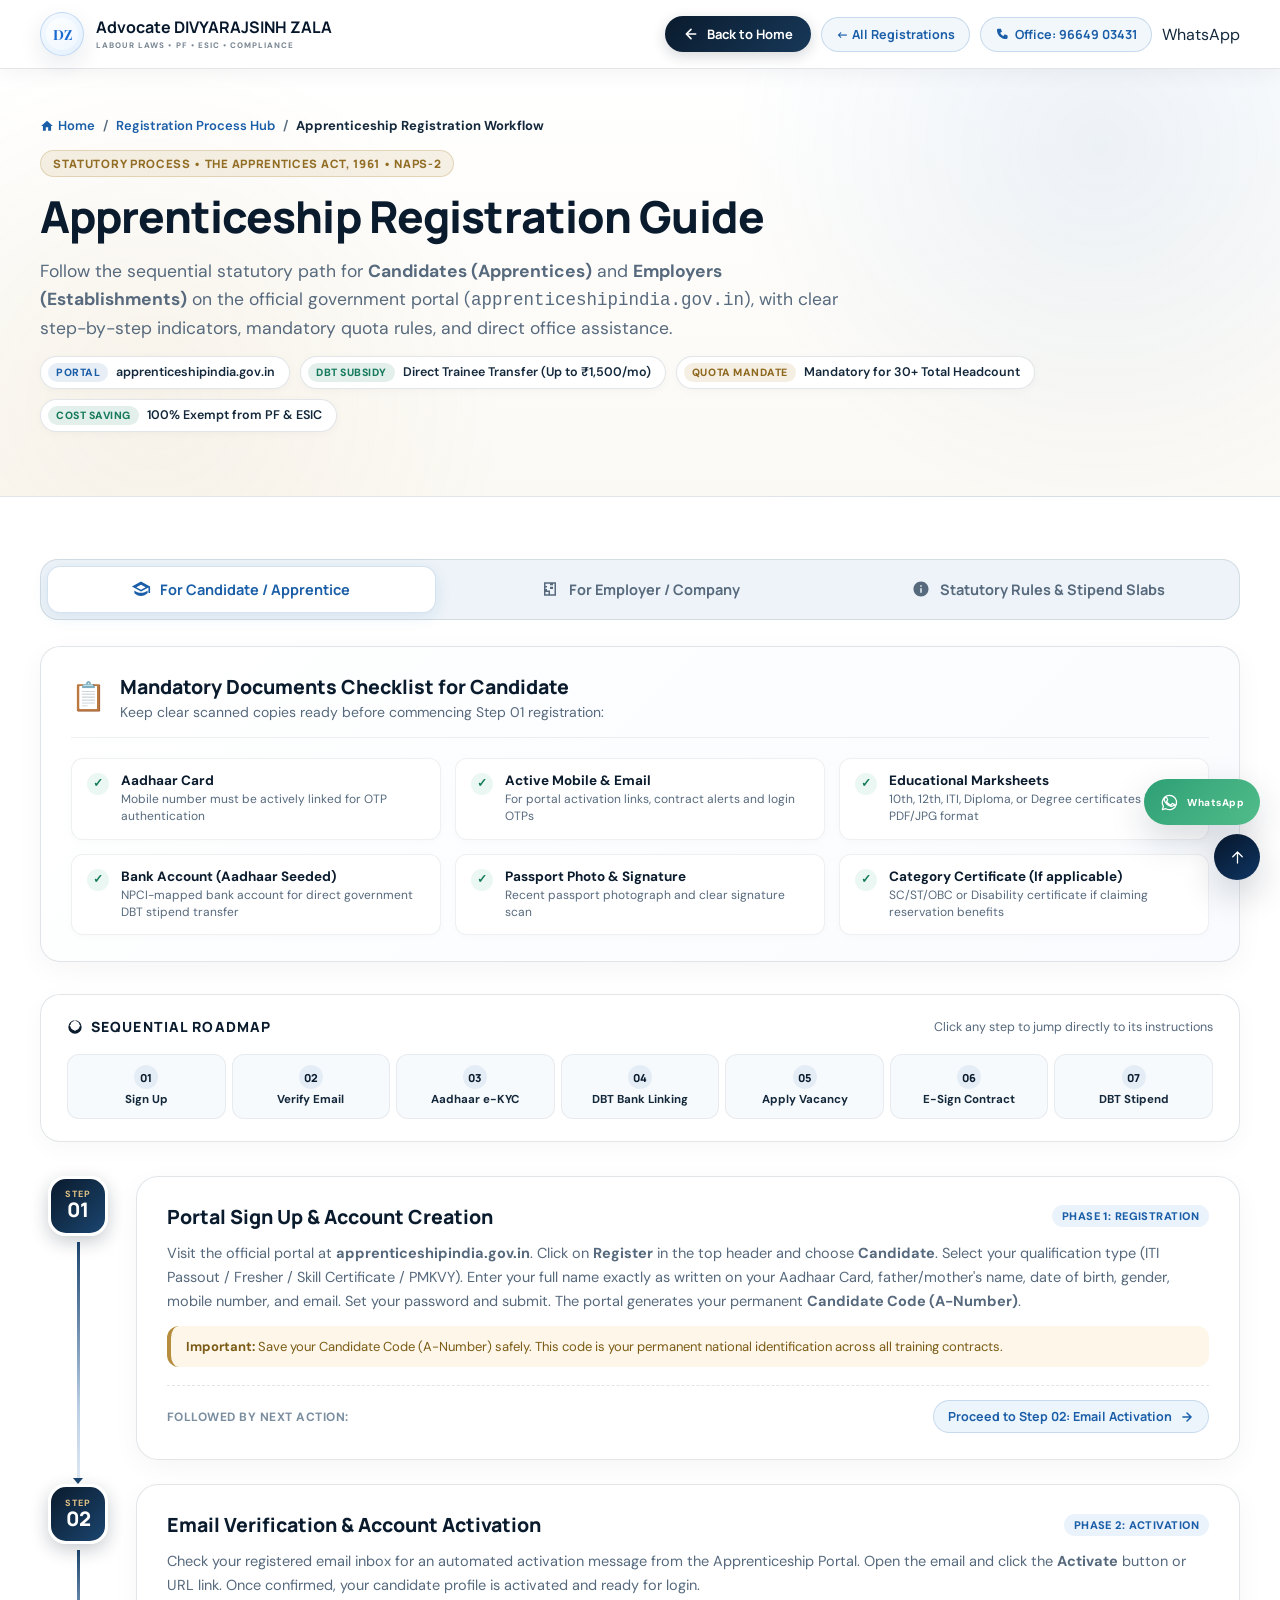
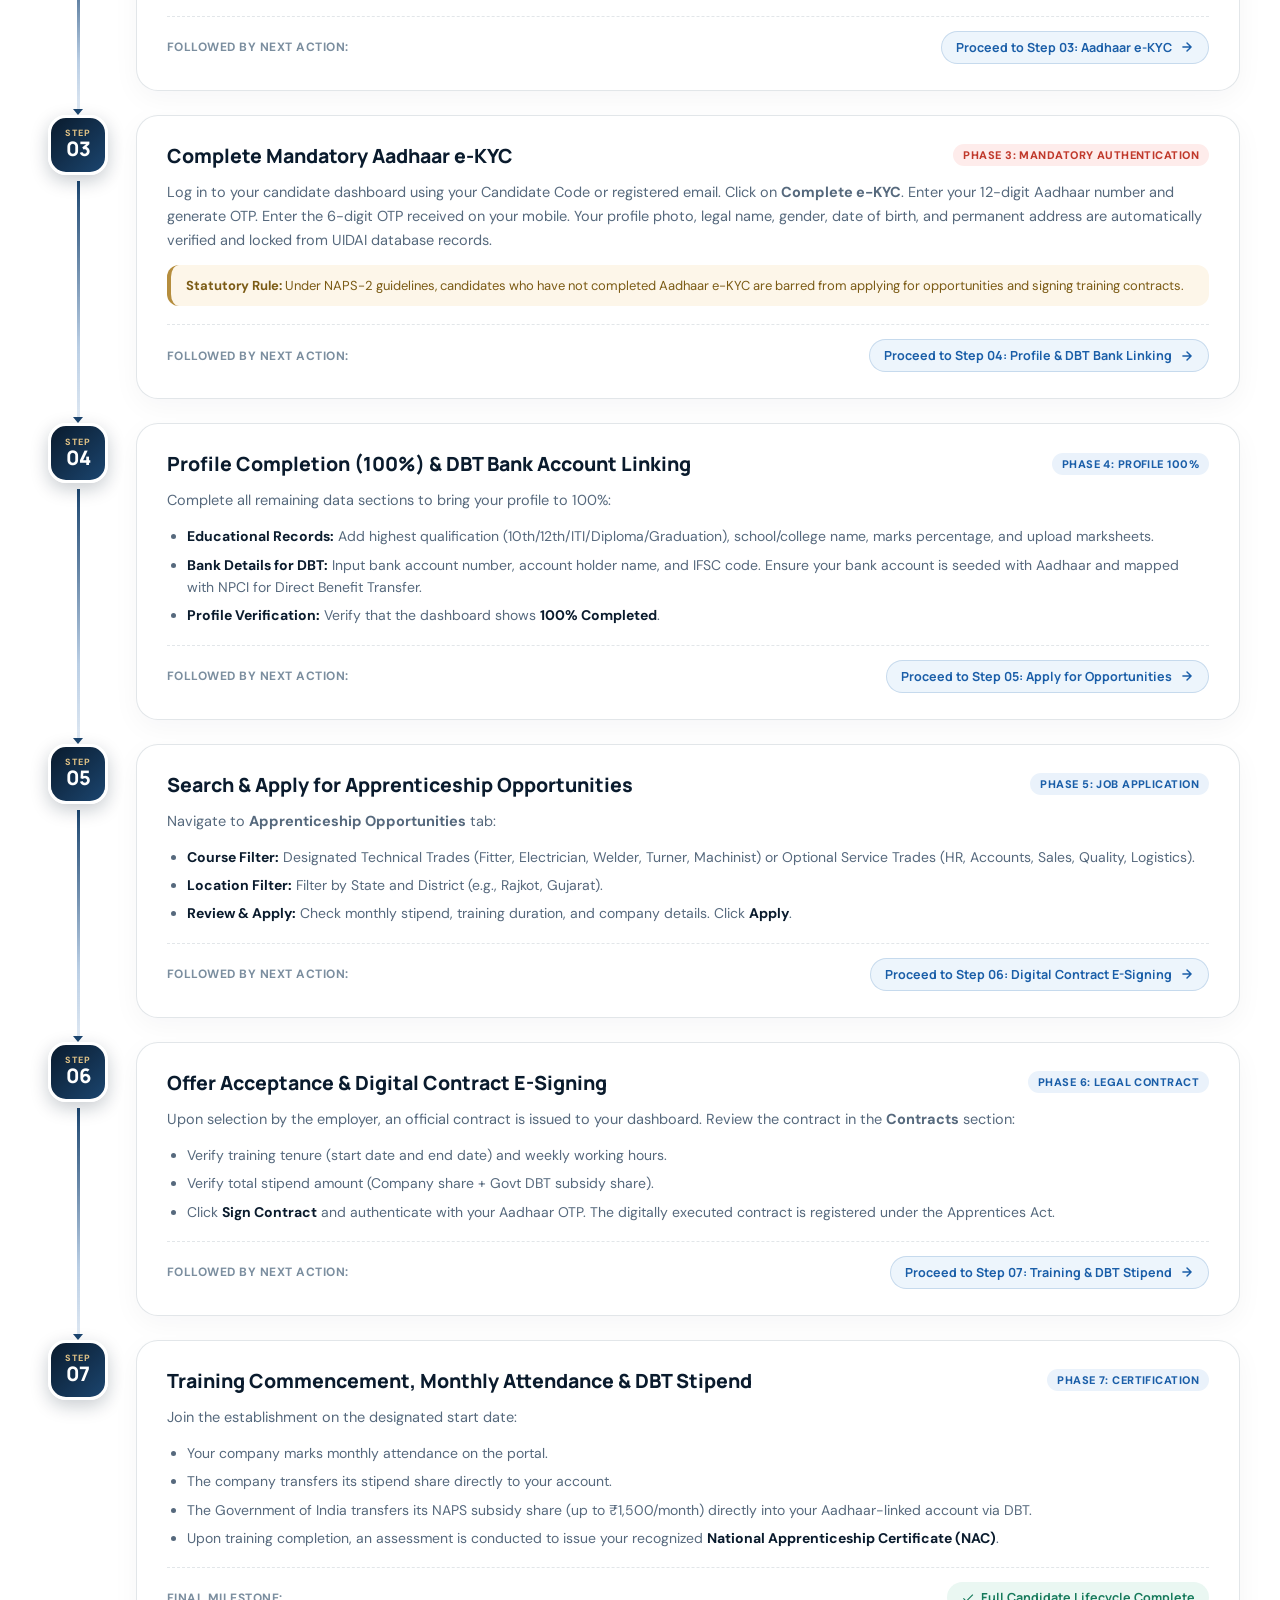
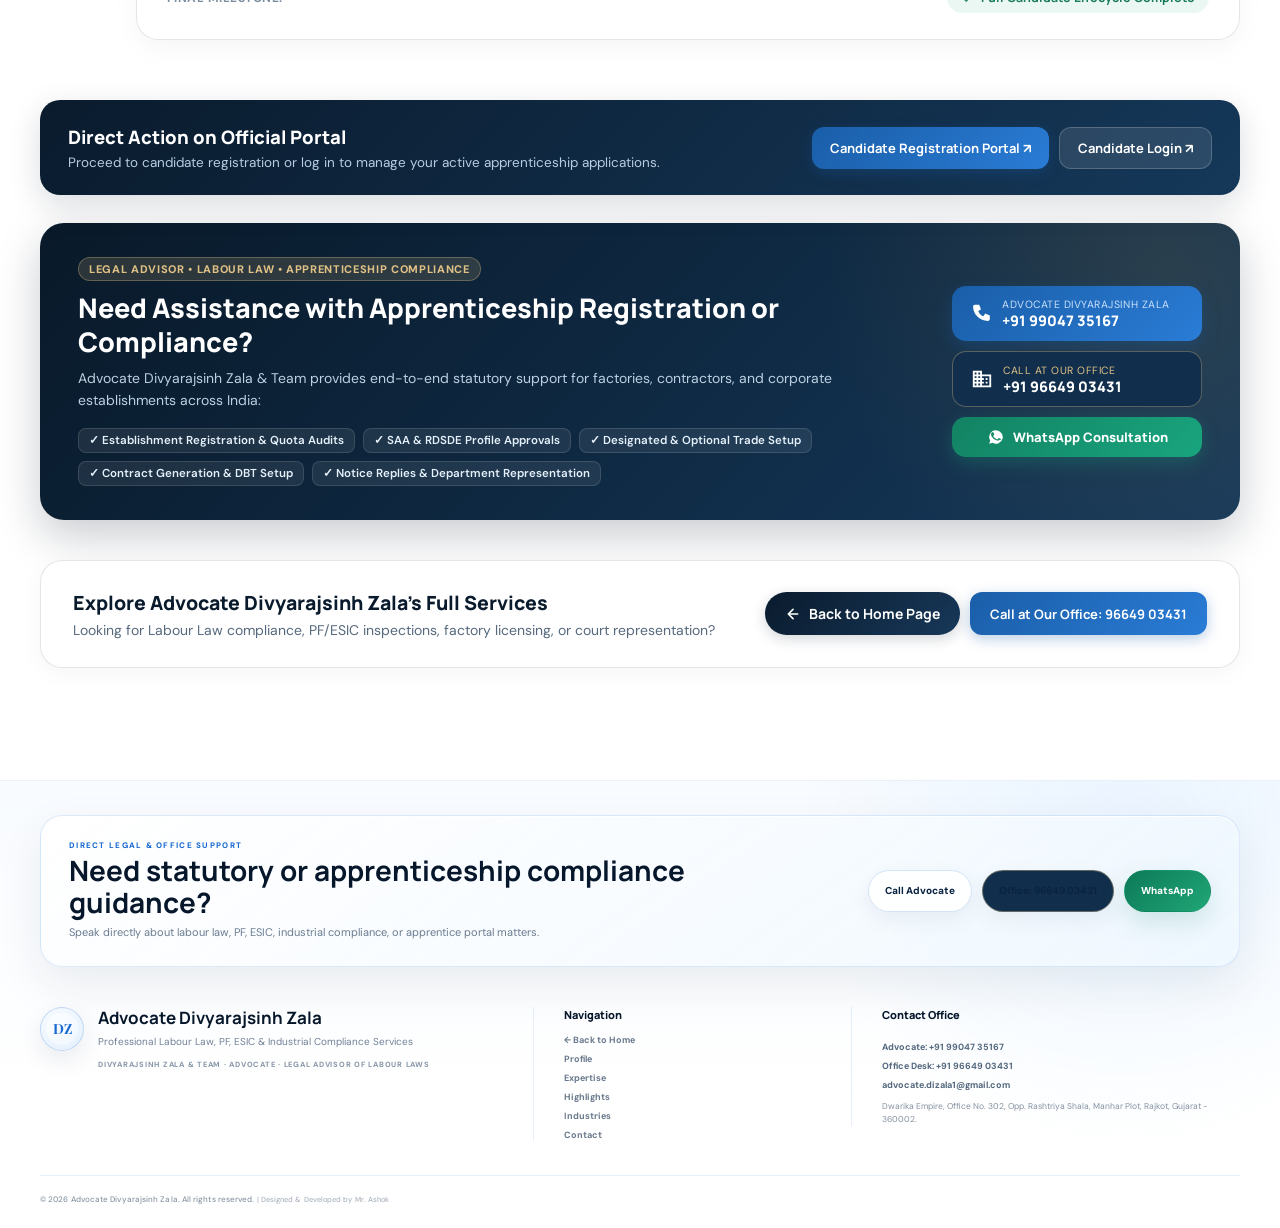
==== apprentice-registration.html @ 04e05197 "new files" ====
<!DOCTYPE html>
<html lang="en">
<head>
  <meta charset="UTF-8">
  <meta name="viewport" content="width=device-width, initial-scale=1.0">
  <meta name="description" content="Step-by-step Apprenticeship Registration Guide for Candidates and Employers under the Apprentices Act, 1961 and NAPS-2. Advocate Divyarajsinh Zala.">
  <meta name="theme-color" content="#fcfaf6">
  <meta name="color-scheme" content="light">

  <meta property="og:type" content="website">
  <meta property="og:title" content="Apprenticeship Registration Guide | Advocate DIVYARAJSINH ZALA">
  <meta property="og:description" content="Sequential statutory workflow for Candidates (Apprentices) and Employers (Establishments) under the Apprentices Act, 1961 and NAPS-2 Portal.">

  <title>Apprenticeship Registration Guide | Advocate DIVYARAJSINH ZALA</title>

  <link rel="icon" href="assets/favicon.svg" type="image/svg+xml">
  <link rel="preconnect" href="https://fonts.googleapis.com">
  <link rel="preconnect" href="https://fonts.gstatic.com" crossorigin>
  <link href="https://fonts.googleapis.com/css2?family=DM+Sans:wght@400;500;600;700&amp;family=Manrope:wght@500;600;700;800&amp;family=Playfair+Display:wght@600;700&amp;display=swap" rel="stylesheet">
  <link rel="stylesheet" href="style.css">

  <style>
    /* =========================================================
       PREMIUM DEDICATED APPRENTICESHIP GUIDE THEME
       Decent, Executive Corporate Palette (Navy, Slate, Champagne Gold, Muted Emerald)
       ========================================================= */

    :root {
      --guide-navy: #0a1b2d;
      --guide-slate: #15324d;
      --guide-blue: #1a5ea8;
      --guide-blue-light: #eaf2fb;
      --guide-gold: #b58d3d;
      --guide-gold-soft: #fdf6e9;
      --guide-emerald: #167a5b;
      --guide-emerald-soft: #eaf7f2;
      --guide-bg: #fcfaf6;
      --guide-card-bg: #ffffff;
      --guide-border: rgba(21, 50, 77, 0.12);
      --guide-border-subtle: rgba(21, 50, 77, 0.07);
      --guide-text-main: #14283c;
      --guide-text-muted: #56697d;
    }

    body {
      background-color: var(--guide-bg);
      color: var(--guide-text-main);
    }

    /* Sticky Top Header */
    .apprentice-page-header {
      position: sticky;
      top: 0;
      z-index: 100;
      background: rgba(255, 255, 255, 0.94);
      backdrop-filter: blur(20px);
      -webkit-backdrop-filter: blur(20px);
      border-bottom: 1px solid var(--guide-border);
      box-shadow: 0 4px 20px rgba(10, 27, 45, 0.05);
      padding: 12px 0;
    }

    .apprentice-header-inner {
      display: flex;
      align-items: center;
      justify-content: space-between;
      gap: 16px;
    }

    .header-nav-actions {
      display: flex;
      align-items: center;
      gap: 10px;
      flex-wrap: wrap;
    }

    .btn-back-home {
      display: inline-flex;
      align-items: center;
      gap: 8px;
      padding: 9px 18px;
      border-radius: 999px;
      background: linear-gradient(135deg, #0a1b2d, #173859);
      color: #ffffff;
      font-family: var(--display);
      font-size: 13px;
      font-weight: 700;
      text-decoration: none;
      box-shadow: 0 4px 14px rgba(10, 27, 45, 0.18);
      transition: all .22s cubic-bezier(.2,.8,.2,1);
    }

    .btn-back-home:hover {
      background: linear-gradient(135deg, #1a5ea8, #2a7cd6);
      transform: translateX(-3px);
      box-shadow: 0 6px 18px rgba(26, 94, 168, 0.28);
      color: #ffffff;
    }

    .btn-back-home svg {
      transition: transform .22s ease;
    }

    .btn-back-home:hover svg {
      transform: translateX(-3px);
    }

    .header-office-call {
      display: inline-flex;
      align-items: center;
      gap: 6px;
      padding: 8px 14px;
      border-radius: 999px;
      background: #f2f7fc;
      border: 1px solid rgba(26, 94, 168, 0.2);
      color: var(--guide-blue);
      font-family: var(--display);
      font-size: 12.5px;
      font-weight: 700;
      text-decoration: none;
      transition: all .2s ease;
    }

    .header-office-call:hover {
      background: #e4effb;
      transform: translateY(-1px);
    }

    /* Page Hero */
    .apprentice-hero {
      position: relative;
      padding: 48px 0 32px;
      background:
        radial-gradient(circle at 86% 18%, rgba(26, 94, 168, 0.08), transparent 32%),
        radial-gradient(circle at 12% 78%, rgba(181, 141, 61, 0.07), transparent 30%),
        linear-gradient(180deg, #ffffff 0%, #fbf9f4 100%);
      border-bottom: 1px solid var(--guide-border);
    }

    .breadcrumb-trail {
      display: flex;
      align-items: center;
      gap: 8px;
      margin-bottom: 16px;
      font-size: 13px;
      font-weight: 600;
      color: var(--guide-text-muted);
    }

    .breadcrumb-trail a {
      color: var(--guide-blue);
      display: inline-flex;
      align-items: center;
      gap: 4px;
      transition: color .2s ease;
    }

    .breadcrumb-trail a:hover {
      color: var(--guide-navy);
      text-decoration: underline;
    }

    .breadcrumb-trail .current {
      color: var(--guide-text-main);
      font-weight: 700;
    }

    .hero-badge-tag {
      display: inline-flex;
      align-items: center;
      gap: 7px;
      padding: 5px 12px;
      border-radius: 999px;
      background: rgba(181, 141, 61, 0.12);
      border: 1px solid rgba(181, 141, 61, 0.28);
      color: #926d25;
      font-family: var(--display);
      font-size: 11.5px;
      font-weight: 800;
      text-transform: uppercase;
      letter-spacing: .06em;
      margin-bottom: 14px;
    }

    .apprentice-hero h1 {
      margin: 0 0 14px;
      font-family: var(--display);
      font-size: clamp(28px, 3.8vw, 44px);
      font-weight: 800;
      color: var(--guide-navy);
      line-height: 1.18;
      letter-spacing: -.02em;
    }

    .apprentice-hero p.lead {
      max-width: 820px;
      margin: 0 0 24px;
      color: var(--guide-text-muted);
      font-size: clamp(15.5px, 1.7vw, 17.5px);
      line-height: 1.6;
    }

    /* Notice Strip */
    .apprentice-notice-strip {
      display: flex;
      flex-wrap: wrap;
      gap: 10px;
    }

    .notice-pill {
      display: inline-flex;
      align-items: center;
      gap: 8px;
      padding: 6px 14px 6px 7px;
      border-radius: 999px;
      background: #ffffff;
      border: 1px solid var(--guide-border);
      box-shadow: 0 2px 8px rgba(10, 27, 45, 0.03);
      font-size: 12.5px;
      font-weight: 600;
      color: var(--guide-text-main);
    }

    .notice-tag {
      display: inline-block;
      padding: 3px 8px;
      border-radius: 999px;
      background: rgba(26, 94, 168, 0.10);
      color: var(--guide-blue);
      font-size: 10.5px;
      font-weight: 800;
      text-transform: uppercase;
      letter-spacing: .05em;
    }

    .notice-tag.tag-emerald { background: rgba(22, 122, 91, 0.12); color: var(--guide-emerald); }
    .notice-tag.tag-gold { background: rgba(181, 141, 61, 0.14); color: #8e681f; }

    /* Interactive Tab Bar */
    .apprentice-tabs-wrapper {
      margin: 32px 0 26px;
    }

    .apprentice-tabs {
      display: flex;
      gap: 10px;
      flex-wrap: wrap;
      padding: 6px;
      border-radius: 18px;
      background: #edf3f8;
      border: 1px solid var(--guide-border);
    }

    .apprentice-tab-btn {
      flex: 1;
      min-width: 220px;
      display: inline-flex;
      align-items: center;
      justify-content: center;
      gap: 10px;
      padding: 13px 20px;
      border-radius: 13px;
      border: 1px solid transparent;
      background: transparent;
      color: var(--guide-text-muted);
      font-family: var(--display);
      font-size: 14.5px;
      font-weight: 700;
      cursor: pointer;
      transition: all .22s ease;
    }

    .apprentice-tab-btn:hover {
      color: var(--guide-navy);
      background: rgba(255, 255, 255, 0.6);
    }

    .apprentice-tab-btn.active {
      background: #ffffff;
      color: var(--guide-blue);
      border-color: rgba(26, 94, 168, 0.18);
      box-shadow: 0 4px 16px rgba(26, 94, 168, 0.10);
    }

    .apprentice-tab-panel {
      display: none;
      animation: tabFadeIn .3s ease forwards;
    }

    .apprentice-tab-panel.active {
      display: block;
    }

    @keyframes tabFadeIn {
      from { opacity: 0; transform: translateY(6px); }
      to { opacity: 1; transform: translateY(0); }
    }

    /* Documents Checklist Card */
    .apprentice-doc-box {
      background: linear-gradient(135deg, #ffffff 0%, #f9fbfe 100%);
      border-radius: 20px;
      border: 1px solid var(--guide-border);
      box-shadow: 0 8px 28px rgba(10, 27, 45, 0.04);
      padding: 26px 30px;
      margin-bottom: 32px;
    }

    .doc-box-header {
      display: flex;
      align-items: center;
      gap: 14px;
      margin-bottom: 20px;
      padding-bottom: 16px;
      border-bottom: 1px solid var(--guide-border-subtle);
    }

    .doc-box-header .doc-icon {
      font-size: 28px;
      line-height: 1;
    }

    .doc-box-header h3 {
      margin: 0 0 3px;
      font-family: var(--display);
      font-size: 19.5px;
      font-weight: 800;
      color: var(--guide-navy);
    }

    .doc-box-header p {
      margin: 0;
      color: var(--guide-text-muted);
      font-size: 14px;
    }

    .doc-items-grid {
      display: grid;
      grid-template-columns: repeat(auto-fit, minmax(280px, 1fr));
      gap: 14px;
    }

    .doc-item {
      display: flex;
      align-items: flex-start;
      gap: 12px;
      padding: 13px 15px;
      background: #ffffff;
      border-radius: 12px;
      border: 1px solid var(--guide-border-subtle);
      box-shadow: 0 2px 8px rgba(10, 27, 45, 0.02);
    }

    .doc-item .check-icon {
      width: 22px;
      height: 22px;
      flex-shrink: 0;
      display: grid;
      place-items: center;
      border-radius: 50%;
      background: var(--guide-emerald-soft);
      color: var(--guide-emerald);
      font-weight: 800;
      font-size: 12px;
      margin-top: 1px;
    }

    .doc-item strong {
      display: block;
      font-size: 13.5px;
      font-weight: 700;
      color: var(--guide-navy);
      margin-bottom: 2px;
    }

    .doc-item span {
      display: block;
      font-size: 12px;
      color: var(--guide-text-muted);
      line-height: 1.45;
    }

    /* =========================================================
       SEQUENTIAL STEP ROADMAP (HORIZONTAL QUICK NAVIGATOR)
       "Esa banao ki pata chale iske bad ye step"
       ========================================================= */
    .process-roadmap-card {
      background: #ffffff;
      border-radius: 20px;
      border: 1px solid var(--guide-border);
      padding: 22px 26px;
      margin-bottom: 34px;
      box-shadow: 0 6px 24px rgba(10, 27, 45, 0.03);
    }

    .roadmap-header {
      display: flex;
      align-items: center;
      justify-content: space-between;
      gap: 12px;
      margin-bottom: 18px;
    }

    .roadmap-title {
      font-family: var(--display);
      font-size: 14px;
      font-weight: 800;
      color: var(--guide-navy);
      text-transform: uppercase;
      letter-spacing: .08em;
      display: flex;
      align-items: center;
      gap: 8px;
    }

    .roadmap-subtitle {
      font-size: 12.5px;
      color: var(--guide-text-muted);
    }

    .roadmap-track {
      display: grid;
      grid-template-columns: repeat(7, 1fr);
      gap: 6px;
      position: relative;
    }

    .roadmap-step-pill {
      display: flex;
      flex-direction: column;
      align-items: center;
      text-align: center;
      padding: 10px 6px;
      border-radius: 12px;
      background: #f7fafc;
      border: 1px solid var(--guide-border-subtle);
      text-decoration: none;
      transition: all .2s ease;
      position: relative;
    }

    .roadmap-step-pill:hover {
      background: var(--guide-blue-light);
      border-color: rgba(26, 94, 168, 0.3);
      transform: translateY(-2px);
    }

    .roadmap-step-num {
      display: inline-flex;
      align-items: center;
      justify-content: center;
      width: 24px;
      height: 24px;
      border-radius: 50%;
      background: #e4edf6;
      color: var(--guide-navy);
      font-family: var(--display);
      font-size: 11px;
      font-weight: 800;
      margin-bottom: 4px;
    }

    .roadmap-step-pill:hover .roadmap-step-num {
      background: var(--guide-blue);
      color: #ffffff;
    }

    .roadmap-step-text {
      font-size: 11.5px;
      font-weight: 700;
      color: var(--guide-text-main);
      line-height: 1.25;
    }

    /* =========================================================
       CONNECTED TIMELINE STEP WORKFLOW
       Visual connector spine + Flow Arrows
       ========================================================= */
    .timeline-steps-flow {
      display: flex;
      flex-direction: column;
      gap: 0;
      margin-bottom: 36px;
      position: relative;
    }

    .timeline-step-block {
      display: grid;
      grid-template-columns: 76px 1fr;
      gap: 20px;
      position: relative;
    }

    /* Left Timeline Spine */
    .timeline-spine {
      display: flex;
      flex-direction: column;
      align-items: center;
      position: relative;
    }

    .timeline-marker-circle {
      width: 60px;
      height: 60px;
      border-radius: 18px;
      background: linear-gradient(135deg, #0a1b2d, #1b456f);
      border: 3px solid #ffffff;
      box-shadow: 0 6px 18px rgba(10, 27, 45, 0.22);
      display: flex;
      flex-direction: column;
      align-items: center;
      justify-content: center;
      color: #ffffff;
      position: relative;
      z-index: 2;
    }

    .marker-label {
      font-size: 9px;
      font-weight: 800;
      letter-spacing: .1em;
      text-transform: uppercase;
      color: #dfc185;
      line-height: 1;
    }

    .marker-number {
      font-family: var(--display);
      font-size: 20px;
      font-weight: 800;
      line-height: 1.1;
      color: #ffffff;
    }

    /* Continuous Line Downward */
    .timeline-connector-line {
      width: 3px;
      flex: 1;
      min-height: 40px;
      background: linear-gradient(180deg, #1b456f 0%, rgba(26, 94, 168, 0.3) 70%, rgba(26, 94, 168, 0.15) 100%);
      position: relative;
      margin: 6px 0;
    }

    .timeline-connector-line::after {
      content: "";
      position: absolute;
      bottom: -6px;
      left: 50%;
      transform: translateX(-50%);
      width: 0;
      height: 0;
      border-left: 5px solid transparent;
      border-right: 5px solid transparent;
      border-top: 6px solid #1b456f;
    }

    .timeline-step-block:last-child .timeline-connector-line {
      display: none;
    }

    /* Step Card */
    .timeline-step-card {
      background: var(--guide-card-bg);
      border-radius: 22px;
      border: 1px solid var(--guide-border);
      box-shadow: 0 8px 28px rgba(10, 27, 45, 0.04);
      padding: 26px 30px;
      margin-bottom: 24px;
      transition: all .22s ease;
      position: relative;
    }

    .timeline-step-card:hover {
      border-color: rgba(26, 94, 168, 0.28);
      box-shadow: 0 12px 36px rgba(26, 94, 168, 0.08);
      transform: translateY(-2px);
    }

    .step-card-top {
      display: flex;
      align-items: center;
      justify-content: space-between;
      gap: 12px;
      flex-wrap: wrap;
      margin-bottom: 12px;
    }

    .step-card-top h4 {
      margin: 0;
      font-family: var(--display);
      font-size: 19.5px;
      font-weight: 800;
      color: var(--guide-navy);
    }

    .step-phase-badge {
      display: inline-block;
      padding: 4px 10px;
      border-radius: 999px;
      background: #eaf2fb;
      color: var(--guide-blue);
      font-size: 11px;
      font-weight: 800;
      text-transform: uppercase;
      letter-spacing: .04em;
    }

    .step-phase-badge.phase-mandatory {
      background: #feeceb;
      color: #c0392b;
    }

    .timeline-step-card p {
      margin: 0 0 12px;
      font-size: 14.5px;
      line-height: 1.65;
      color: var(--guide-text-muted);
    }

    .step-bullets {
      margin: 0 0 12px;
      padding-left: 20px;
      color: var(--guide-text-muted);
      font-size: 14px;
      line-height: 1.6;
    }

    .step-bullets li {
      margin-bottom: 6px;
    }

    .step-bullets strong {
      color: var(--guide-navy);
    }

    .step-note-box {
      margin-top: 12px;
      padding: 11px 15px;
      border-radius: 12px;
      background: var(--guide-gold-soft);
      border-left: 4px solid var(--guide-gold);
      font-size: 13px;
      color: #7b5b15;
      line-height: 1.5;
    }

    /* "Iske Baad Ye Step" Next Step Arrow Bar */
    .step-flow-arrow-bar {
      margin-top: 18px;
      padding-top: 14px;
      border-top: 1px dashed var(--guide-border);
      display: flex;
      align-items: center;
      justify-content: space-between;
      gap: 12px;
      flex-wrap: wrap;
    }

    .flow-arrow-label {
      display: inline-flex;
      align-items: center;
      gap: 6px;
      font-size: 12px;
      font-weight: 700;
      color: #7b8e9f;
      text-transform: uppercase;
      letter-spacing: .04em;
    }

    .flow-next-link {
      display: inline-flex;
      align-items: center;
      gap: 8px;
      padding: 7px 14px;
      border-radius: 999px;
      background: #edf5fc;
      border: 1px solid rgba(26, 94, 168, 0.18);
      color: var(--guide-blue);
      font-family: var(--display);
      font-size: 12.5px;
      font-weight: 700;
      text-decoration: none;
      transition: all .2s ease;
    }

    .flow-next-link:hover {
      background: var(--guide-blue);
      color: #ffffff;
      transform: translateX(3px);
      box-shadow: 0 4px 12px rgba(26, 94, 168, 0.2);
    }

    .flow-next-link svg {
      transition: transform .2s ease;
    }

    .flow-next-link:hover svg {
      transform: translateX(3px);
    }

    .flow-done-tag {
      display: inline-flex;
      align-items: center;
      gap: 6px;
      padding: 7px 14px;
      border-radius: 999px;
      background: var(--guide-emerald-soft);
      color: var(--guide-emerald);
      font-family: var(--display);
      font-size: 12.5px;
      font-weight: 700;
    }

    /* Portal CTA Strip */
    .apprentice-action-cta {
      display: flex;
      align-items: center;
      justify-content: space-between;
      gap: 20px;
      flex-wrap: wrap;
      background: linear-gradient(135deg, #0a1b2d 0%, #153859 100%);
      border-radius: 20px;
      padding: 24px 28px;
      color: #ffffff;
      box-shadow: 0 10px 32px rgba(10, 27, 45, 0.15);
      margin-bottom: 28px;
    }

    .action-cta-text h4 {
      margin: 0 0 4px;
      font-family: var(--display);
      font-size: 18.5px;
      font-weight: 800;
      color: #ffffff;
    }

    .action-cta-text p {
      margin: 0;
      font-size: 13.5px;
      color: #b8cde2;
    }

    .action-cta-buttons {
      display: flex;
      gap: 10px;
      flex-wrap: wrap;
    }

    .btn-portal {
      display: inline-flex;
      align-items: center;
      justify-content: center;
      gap: 7px;
      padding: 11px 18px;
      border-radius: 12px;
      font-family: var(--display);
      font-size: 13px;
      font-weight: 700;
      text-decoration: none;
      transition: all .2s ease;
    }

    .btn-portal-primary {
      background: linear-gradient(135deg, #1a5ea8, #2a7cd6);
      color: #ffffff;
      box-shadow: 0 4px 14px rgba(26, 94, 168, 0.3);
    }

    .btn-portal-primary:hover {
      transform: translateY(-2px);
      box-shadow: 0 8px 20px rgba(26, 94, 168, 0.4);
    }

    .btn-portal-ghost {
      background: rgba(255, 255, 255, 0.10);
      color: #ffffff;
      border: 1px solid rgba(255, 255, 255, 0.20);
    }

    .btn-portal-ghost:hover {
      background: rgba(255, 255, 255, 0.20);
      transform: translateY(-2px);
    }

    /* Rules Tab */
    .rules-highlight-cards {
      display: grid;
      grid-template-columns: repeat(auto-fit, minmax(320px, 1fr));
      gap: 20px;
      margin-bottom: 28px;
    }

    .rule-card {
      background: #ffffff;
      border-radius: 20px;
      border: 1px solid var(--guide-border);
      box-shadow: 0 8px 28px rgba(10, 27, 45, 0.04);
      padding: 26px 28px;
    }

    .rule-card h3 {
      margin: 0 0 10px;
      font-family: var(--display);
      font-size: 19px;
      font-weight: 800;
      color: var(--guide-navy);
    }

    .rule-card p {
      margin: 0 0 14px;
      color: var(--guide-text-muted);
      font-size: 14px;
      line-height: 1.6;
    }

    .quota-breakdown, .benefit-points {
      display: grid;
      gap: 10px;
      margin: 0;
      padding: 0;
      list-style: none;
    }

    .quota-row, .benefit-points li {
      padding: 11px 13px;
      border-radius: 11px;
      background: #f7fafc;
      border: 1px solid var(--guide-border-subtle);
      font-size: 13px;
      line-height: 1.5;
      color: var(--guide-text-muted);
    }

    .quota-row strong, .benefit-points strong {
      display: block;
      color: var(--guide-navy);
      margin-bottom: 2px;
      font-size: 13.5px;
    }

    /* Stipend Table */
    .stipend-table-card {
      background: #ffffff;
      border-radius: 20px;
      border: 1px solid var(--guide-border);
      box-shadow: 0 8px 28px rgba(10, 27, 45, 0.04);
      padding: 28px;
      margin-bottom: 32px;
    }

    .stipend-card-header {
      display: flex;
      align-items: center;
      justify-content: space-between;
      gap: 14px;
      flex-wrap: wrap;
      margin-bottom: 18px;
      padding-bottom: 14px;
      border-bottom: 1px solid var(--guide-border-subtle);
    }

    .stipend-card-header h3 {
      margin: 0 0 3px;
      font-family: var(--display);
      font-size: 20px;
      font-weight: 800;
      color: var(--guide-navy);
    }

    .stipend-card-header p {
      margin: 0;
      color: var(--guide-text-muted);
      font-size: 13.5px;
    }

    .table-responsive {
      overflow-x: auto;
      -webkit-overflow-scrolling: touch;
    }

    .stipend-table {
      width: 100%;
      border-collapse: separate;
      border-spacing: 0;
      text-align: left;
    }

    .stipend-table th {
      padding: 12px 14px;
      background: #f1f6fb;
      font-family: var(--display);
      font-size: 12.5px;
      font-weight: 800;
      color: var(--guide-navy);
      border-bottom: 2px solid rgba(26, 94, 168, 0.12);
    }

    .stipend-table th:first-child { border-radius: 10px 0 0 0; }
    .stipend-table th:last-child { border-radius: 0 10px 0 0; }

    .stipend-table td {
      padding: 13px 14px;
      font-size: 13.5px;
      color: var(--guide-text-muted);
      border-bottom: 1px solid var(--guide-border-subtle);
      vertical-align: middle;
    }

    .stipend-table tr:hover td {
      background: #f8fbfe;
    }

    .rate-pill {
      display: inline-block;
      padding: 4px 10px;
      border-radius: 999px;
      background: var(--guide-emerald-soft);
      color: var(--guide-emerald);
      font-weight: 800;
      font-size: 13px;
    }

    .stipend-footnote {
      margin: 14px 0 0;
      font-size: 12px;
      color: #7b8e9f;
      font-style: italic;
    }

    /* =========================================================
       LEGAL ASSISTANCE CALLOUT BANNER (WITH BOTH PHONE NUMBERS)
       Primary: 99047 35167 | Office Desk: 96649 03431
       ========================================================= */
    .apprentice-consult-banner {
      display: grid;
      grid-template-columns: 1fr auto;
      align-items: center;
      gap: 32px;
      padding: 34px 38px;
      border-radius: 24px;
      background:
        radial-gradient(circle at 94% 18%, rgba(181, 141, 61, 0.15), transparent 30%),
        linear-gradient(135deg, #091929 0%, #0f2a44 55%, #15395c 100%);
      color: #ffffff;
      box-shadow: 0 16px 44px rgba(9, 25, 41, 0.22);
      margin-bottom: 30px;
    }

    .consult-banner-content h3 {
      margin: 0 0 8px;
      font-family: var(--display);
      font-size: clamp(20px, 2.5vw, 27px);
      font-weight: 800;
      color: #ffffff;
      line-height: 1.25;
    }

    .consult-banner-content p {
      margin: 0 0 16px;
      color: #bcd0e2;
      font-size: 14px;
      line-height: 1.6;
    }

    .consult-tag {
      display: inline-block;
      padding: 4px 10px;
      border-radius: 999px;
      background: rgba(223, 193, 133, 0.16);
      border: 1px solid rgba(223, 193, 133, 0.32);
      color: #dfc185;
      font-size: 11px;
      font-weight: 800;
      text-transform: uppercase;
      letter-spacing: .06em;
      margin-bottom: 10px;
    }

    .consult-feature-chips {
      display: flex;
      flex-wrap: wrap;
      gap: 8px;
    }

    .consult-feature-chips span {
      display: inline-block;
      padding: 4px 10px;
      border-radius: 8px;
      background: rgba(255, 255, 255, 0.08);
      border: 1px solid rgba(255, 255, 255, 0.12);
      color: #e5f1fb;
      font-size: 11.5px;
      font-weight: 600;
    }

    .consult-phones-cluster {
      display: flex;
      flex-direction: column;
      gap: 10px;
      min-width: 250px;
    }

    .btn-phone-advocate {
      display: inline-flex;
      align-items: center;
      gap: 10px;
      padding: 12px 18px;
      border-radius: 14px;
      background: linear-gradient(135deg, #1a5ea8, #2a7cd6);
      color: #ffffff;
      text-decoration: none;
      box-shadow: 0 6px 18px rgba(26, 94, 168, 0.32);
      transition: all .2s ease;
    }

    .btn-phone-advocate:hover {
      transform: translateY(-2px);
      box-shadow: 0 8px 24px rgba(26, 94, 168, 0.45);
    }

    .btn-phone-office {
      display: inline-flex;
      align-items: center;
      gap: 10px;
      padding: 12px 18px;
      border-radius: 14px;
      background: #112f4c;
      border: 1px solid rgba(223, 193, 133, 0.35);
      color: #ffffff;
      text-decoration: none;
      transition: all .2s ease;
    }

    .btn-phone-office:hover {
      background: #173e63;
      border-color: #dfc185;
      transform: translateY(-2px);
    }

    .btn-phone-office strong, .btn-phone-advocate strong {
      display: block;
      font-family: var(--display);
      font-size: 14.5px;
      font-weight: 800;
      line-height: 1.1;
    }

    .btn-phone-office small, .btn-phone-advocate small {
      display: block;
      font-size: 10.5px;
      color: #dfc185;
      text-transform: uppercase;
      letter-spacing: .05em;
      margin-bottom: 2px;
    }

    .btn-phone-advocate small {
      color: #c9e1fc;
    }

    .btn-consult-wa-round {
      display: inline-flex;
      align-items: center;
      justify-content: center;
      gap: 8px;
      padding: 11px 18px;
      border-radius: 14px;
      background: linear-gradient(135deg, #128263, #19a57e);
      color: #ffffff;
      font-family: var(--display);
      font-size: 13px;
      font-weight: 800;
      text-decoration: none;
      box-shadow: 0 6px 18px rgba(25, 165, 126, 0.28);
      transition: all .2s ease;
    }

    .btn-consult-wa-round:hover {
      transform: translateY(-2px);
      box-shadow: 0 8px 22px rgba(25, 165, 126, 0.38);
    }

    /* Return to Home Bottom Card */
    .return-bottom-card {
      margin: 40px 0 20px;
      padding: 28px 32px;
      border-radius: 22px;
      background: #ffffff;
      border: 1px solid var(--guide-border);
      box-shadow: 0 6px 24px rgba(10, 27, 45, 0.04);
      display: flex;
      align-items: center;
      justify-content: space-between;
      gap: 20px;
      flex-wrap: wrap;
    }

    .return-bottom-text h3 {
      margin: 0 0 5px;
      font-family: var(--display);
      font-size: 19.5px;
      font-weight: 800;
      color: var(--guide-navy);
    }

    .return-bottom-text p {
      margin: 0;
      color: var(--guide-text-muted);
      font-size: 14px;
    }

    .return-bottom-actions {
      display: flex;
      gap: 10px;
      flex-wrap: wrap;
    }

    /* Responsive Adjustments */
    @media (max-width: 900px) {
      .apprentice-consult-banner {
        grid-template-columns: 1fr;
      }
      .consult-phones-cluster {
        width: 100%;
      }
      .roadmap-track {
        grid-template-columns: repeat(4, 1fr);
      }
    }

    @media (max-width: 768px) {
      .apprentice-header-inner {
        flex-direction: row;
      }
      .brand-copy small {
        display: none;
      }
      .header-office-call {
        display: none;
      }
      .roadmap-track {
        grid-template-columns: repeat(2, 1fr);
      }
      .timeline-step-block {
        grid-template-columns: 50px 1fr;
        gap: 12px;
      }
      .timeline-marker-circle {
        width: 48px;
        height: 48px;
        border-radius: 14px;
      }
      .marker-label {
        font-size: 8px;
      }
      .marker-number {
        font-size: 16px;
      }
      .timeline-step-card {
        padding: 20px 18px;
      }
      .step-card-top h4 {
        font-size: 17px;
      }
      .return-bottom-card {
        flex-direction: column;
        align-items: flex-start;
      }
      .return-bottom-actions {
        width: 100%;
      }
      .return-bottom-actions a {
        flex: 1;
        justify-content: center;
      }
    }
  </style>
</head>

<body>
  <a class="skip-link" href="#main-content">Skip to content</a>

  <!-- Top Sticky Header -->
  <header class="apprentice-page-header" id="top">
    <div class="container apprentice-header-inner">
      <a class="brand" href="index.html" aria-label="Advocate DIVYARAJSINH ZALA home">
        <span class="brand-seal" aria-hidden="true">DZ</span>
        <span class="brand-copy">
          <strong>Advocate DIVYARAJSINH ZALA</strong>
          <small>Labour Laws • PF • ESIC • Compliance</small>
        </span>
      </a>

      <div class="header-nav-actions">
        <!-- Prominent Back to Home Button -->
        <a href="index.html" class="btn-back-home" title="Return to Home">
          <svg viewBox="0 0 24 24" width="16" height="16" fill="none" stroke="currentColor" stroke-width="2.4" stroke-linecap="round" stroke-linejoin="round" aria-hidden="true"><path d="M19 12H5M12 19l-7-7 7-7"/></svg>
          <span>Back to Home</span>
        </a>

        <!-- Link to Registration Process Hub -->
        <a class="header-office-call" href="registration-process.html" title="View All Labour Registrations">
          <span>← All Registrations</span>
        </a>

        <!-- Office Contact Quick Pill -->
        <a class="header-office-call" href="tel:+919664903431" title="Call at Our Office">
          <svg viewBox="0 0 24 24" width="14" height="14" fill="currentColor" aria-hidden="true"><path d="M6 3h4l2 5-3 2c1.4 3 2.6 4.2 5.6 5.6l2-3 5 2v4c0 1.1-.9 2-2 2C10.4 20.6 3.4 13.6 3.4 5c0-1.1.9-2 2-2H6Z"/></svg>
          Office: 96649 03431
        </a>

        <a class="nav-whatsapp" href="https://wa.me/919904735167?text=Hello%20Advocate%20Divyarajsinh%20Zala,%20I%20have%20an%20inquiry%20regarding%20Apprenticeship%20Registration" target="_blank" rel="noopener" aria-label="Chat on WhatsApp">
          WhatsApp
        </a>
      </div>
    </div>
  </header>

  <main id="main-content">
    <!-- Hero Section -->
    <section class="apprentice-hero">
      <div class="container">
        <div class="breadcrumb-trail">
          <a href="index.html">
            <svg viewBox="0 0 24 24" width="14" height="14" fill="currentColor" aria-hidden="true"><path d="M10 20v-6h4v6h5v-8h3L12 3 2 12h3v8z"/></svg>
            Home
          </a>
          <span>/</span>
          <a href="registration-process.html">Registration Process Hub</a>
          <span>/</span>
          <span class="current">Apprenticeship Registration Workflow</span>
        </div>

        <span class="hero-badge-tag">Statutory Process &bull; The Apprentices Act, 1961 &bull; NAPS-2</span>

        <h1>Apprenticeship Registration Guide</h1>
        <p class="lead">
          Follow the sequential statutory path for <strong>Candidates (Apprentices)</strong> and <strong>Employers (Establishments)</strong> on the official government portal (<code>apprenticeshipindia.gov.in</code>), with clear step-by-step indicators, mandatory quota rules, and direct office assistance.
        </p>

        <!-- Status Highlights -->
        <div class="apprentice-notice-strip">
          <div class="notice-pill">
            <span class="notice-tag">Portal</span>
            <span>apprenticeshipindia.gov.in</span>
          </div>
          <div class="notice-pill">
            <span class="notice-tag tag-emerald">DBT Subsidy</span>
            <span>Direct Trainee Transfer (Up to ₹1,500/mo)</span>
          </div>
          <div class="notice-pill">
            <span class="notice-tag tag-gold">Quota Mandate</span>
            <span>Mandatory for 30+ Total Headcount</span>
          </div>
          <div class="notice-pill">
            <span class="notice-tag tag-emerald">Cost Saving</span>
            <span>100% Exempt from PF &amp; ESIC</span>
          </div>
        </div>
      </div>
    </section>

    <!-- Guide Content Body -->
    <section class="section-space" style="padding-top: 30px;">
      <div class="container">

        <!-- Interactive Category Switcher -->
        <div class="apprentice-tabs-wrapper">
          <div class="apprentice-tabs" role="tablist" aria-label="Apprenticeship guide categories">
            <button class="apprentice-tab-btn active" type="button" role="tab" id="tab-candidate-btn" data-tab="tab-candidate" aria-selected="true" aria-controls="tab-candidate">
              <svg viewBox="0 0 24 24" width="18" height="18" fill="currentColor" aria-hidden="true"><path d="M12 3 1 9l11 6 9-4.9V17h2V9L12 3Zm0 3.8 5.7 3.1L12 13 6.3 9.9 12 6.8ZM4 13.8v3.5C6.2 19.3 8.9 20.5 12 20.5s5.8-1.2 8-3.2v-3.5c-2.2 1.8-4.9 2.8-8 2.8s-5.8-1-8-2.8Z"/></svg>
              <span>For Candidate / Apprentice</span>
            </button>
            <button class="apprentice-tab-btn" type="button" role="tab" id="tab-employer-btn" data-tab="tab-employer" aria-selected="false" aria-controls="tab-employer">
              <svg viewBox="0 0 24 24" width="18" height="18" fill="currentColor" aria-hidden="true"><path d="M4 21V3h16v18H4Zm2-2h4v-3H6v3Zm6 0h6V5H6v9h6v5Zm0-7h4V9h-4v3Zm0-5h4V5h-4v2Zm-4 5H6v2h2v-2Zm0-4H6v2h2V7Z"/></svg>
              <span>For Employer / Company</span>
            </button>
            <button class="apprentice-tab-btn" type="button" role="tab" id="tab-rules-btn" data-tab="tab-rules" aria-selected="false" aria-controls="tab-rules">
              <svg viewBox="0 0 24 24" width="18" height="18" fill="currentColor" aria-hidden="true"><path d="M12 2C6.48 2 2 6.48 2 12s4.48 10 10 10 10-4.48 10-10S17.52 2 12 2Zm1 15h-2v-6h2v6Zm0-8h-2V7h2v2Z"/></svg>
              <span>Statutory Rules &amp; Stipend Slabs</span>
            </button>
          </div>
        </div>

        <!-- ================= PANEL 1: CANDIDATE WORKFLOW ================= -->
        <div class="apprentice-tab-panel active" id="tab-candidate" role="tabpanel" aria-labelledby="tab-candidate-btn">
          
          <!-- Mandatory Documents Checklist -->
          <div class="apprentice-doc-box">
            <div class="doc-box-header">
              <span class="doc-icon" aria-hidden="true">📋</span>
              <div>
                <h3>Mandatory Documents Checklist for Candidate</h3>
                <p>Keep clear scanned copies ready before commencing Step 01 registration:</p>
              </div>
            </div>
            <div class="doc-items-grid">
              <div class="doc-item">
                <span class="check-icon">✓</span>
                <div>
                  <strong>Aadhaar Card</strong>
                  <span>Mobile number must be actively linked for OTP authentication</span>
                </div>
              </div>
              <div class="doc-item">
                <span class="check-icon">✓</span>
                <div>
                  <strong>Active Mobile &amp; Email</strong>
                  <span>For portal activation links, contract alerts and login OTPs</span>
                </div>
              </div>
              <div class="doc-item">
                <span class="check-icon">✓</span>
                <div>
                  <strong>Educational Marksheets</strong>
                  <span>10th, 12th, ITI, Diploma, or Degree certificates in PDF/JPG format</span>
                </div>
              </div>
              <div class="doc-item">
                <span class="check-icon">✓</span>
                <div>
                  <strong>Bank Account (Aadhaar Seeded)</strong>
                  <span>NPCI-mapped bank account for direct government DBT stipend transfer</span>
                </div>
              </div>
              <div class="doc-item">
                <span class="check-icon">✓</span>
                <div>
                  <strong>Passport Photo &amp; Signature</strong>
                  <span>Recent passport photograph and clear signature scan</span>
                </div>
              </div>
              <div class="doc-item">
                <span class="check-icon">✓</span>
                <div>
                  <strong>Category Certificate (If applicable)</strong>
                  <span>SC/ST/OBC or Disability certificate if claiming reservation benefits</span>
                </div>
              </div>
            </div>
          </div>

          <!-- Sequential Roadmap Quick Navigator -->
          <div class="process-roadmap-card">
            <div class="roadmap-header">
              <span class="roadmap-title">
                <svg viewBox="0 0 24 24" width="16" height="16" fill="currentColor" aria-hidden="true"><path d="M12 2a10 10 0 1 0 10 10A10 10 0 0 0 12 2zm1 14.93V17a1 1 0 0 1-2 0v-.07A7 7 0 0 1 5.07 11H5a1 1 0 0 1 0-2h.07A7 7 0 0 1 11 3.07V3a1 1 0 0 1 2 0v.07A7 7 0 0 1 18.93 9H19a1 1 0 0 1 0 2h-.07A7 7 0 0 1 13 16.93z"/></svg>
                Sequential Roadmap
              </span>
              <span class="roadmap-subtitle">Click any step to jump directly to its instructions</span>
            </div>
            <div class="roadmap-track">
              <a href="#candidate-step-1" class="roadmap-step-pill">
                <span class="roadmap-step-num">01</span>
                <span class="roadmap-step-text">Sign Up</span>
              </a>
              <a href="#candidate-step-2" class="roadmap-step-pill">
                <span class="roadmap-step-num">02</span>
                <span class="roadmap-step-text">Verify Email</span>
              </a>
              <a href="#candidate-step-3" class="roadmap-step-pill">
                <span class="roadmap-step-num">03</span>
                <span class="roadmap-step-text">Aadhaar e-KYC</span>
              </a>
              <a href="#candidate-step-4" class="roadmap-step-pill">
                <span class="roadmap-step-num">04</span>
                <span class="roadmap-step-text">DBT Bank Linking</span>
              </a>
              <a href="#candidate-step-5" class="roadmap-step-pill">
                <span class="roadmap-step-num">05</span>
                <span class="roadmap-step-text">Apply Vacancy</span>
              </a>
              <a href="#candidate-step-6" class="roadmap-step-pill">
                <span class="roadmap-step-num">06</span>
                <span class="roadmap-step-text">E-Sign Contract</span>
              </a>
              <a href="#candidate-step-7" class="roadmap-step-pill">
                <span class="roadmap-step-num">07</span>
                <span class="roadmap-step-text">DBT Stipend</span>
              </a>
            </div>
          </div>

          <!-- Connected Timeline Steps with Step-by-Step Flow Arrows -->
          <div class="timeline-steps-flow">

            <!-- Step 1 -->
            <div class="timeline-step-block" id="candidate-step-1">
              <div class="timeline-spine">
                <div class="timeline-marker-circle">
                  <span class="marker-label">STEP</span>
                  <span class="marker-number">01</span>
                </div>
                <div class="timeline-connector-line"></div>
              </div>
              <article class="timeline-step-card">
                <div class="step-card-top">
                  <h4>Portal Sign Up &amp; Account Creation</h4>
                  <span class="step-phase-badge">Phase 1: Registration</span>
                </div>
                <p>
                  Visit the official portal at <strong>apprenticeshipindia.gov.in</strong>. Click on <strong>Register</strong> in the top header and choose <strong>Candidate</strong>. Select your qualification type (ITI Passout / Fresher / Skill Certificate / PMKVY). Enter your full name exactly as written on your Aadhaar Card, father/mother's name, date of birth, gender, mobile number, and email. Set your password and submit. The portal generates your permanent <strong>Candidate Code (A-Number)</strong>.
                </p>
                <div class="step-note-box">
                  <strong>Important:</strong> Save your Candidate Code (A-Number) safely. This code is your permanent national identification across all training contracts.
                </div>
                <div class="step-flow-arrow-bar">
                  <span class="flow-arrow-label">Followed By Next Action:</span>
                  <a href="#candidate-step-2" class="flow-next-link">
                    Proceed to Step 02: Email Activation
                    <svg viewBox="0 0 24 24" width="14" height="14" fill="none" stroke="currentColor" stroke-width="2.5" stroke-linecap="round" stroke-linejoin="round" aria-hidden="true"><path d="M5 12h14M12 5l7 7-7 7"/></svg>
                  </a>
                </div>
              </article>
            </div>

            <!-- Step 2 -->
            <div class="timeline-step-block" id="candidate-step-2">
              <div class="timeline-spine">
                <div class="timeline-marker-circle">
                  <span class="marker-label">STEP</span>
                  <span class="marker-number">02</span>
                </div>
                <div class="timeline-connector-line"></div>
              </div>
              <article class="timeline-step-card">
                <div class="step-card-top">
                  <h4>Email Verification &amp; Account Activation</h4>
                  <span class="step-phase-badge">Phase 2: Activation</span>
                </div>
                <p>
                  Check your registered email inbox for an automated activation message from the Apprenticeship Portal. Open the email and click the <strong>Activate</strong> button or URL link. Once confirmed, your candidate profile is activated and ready for login.
                </p>
                <div class="step-flow-arrow-bar">
                  <span class="flow-arrow-label">Followed By Next Action:</span>
                  <a href="#candidate-step-3" class="flow-next-link">
                    Proceed to Step 03: Aadhaar e-KYC
                    <svg viewBox="0 0 24 24" width="14" height="14" fill="none" stroke="currentColor" stroke-width="2.5" stroke-linecap="round" stroke-linejoin="round" aria-hidden="true"><path d="M5 12h14M12 5l7 7-7 7"/></svg>
                  </a>
                </div>
              </article>
            </div>

            <!-- Step 3 -->
            <div class="timeline-step-block" id="candidate-step-3">
              <div class="timeline-spine">
                <div class="timeline-marker-circle">
                  <span class="marker-label">STEP</span>
                  <span class="marker-number">03</span>
                </div>
                <div class="timeline-connector-line"></div>
              </div>
              <article class="timeline-step-card">
                <div class="step-card-top">
                  <h4>Complete Mandatory Aadhaar e-KYC</h4>
                  <span class="step-phase-badge phase-mandatory">Phase 3: Mandatory Authentication</span>
                </div>
                <p>
                  Log in to your candidate dashboard using your Candidate Code or registered email. Click on <strong>Complete e-KYC</strong>. Enter your 12-digit Aadhaar number and generate OTP. Enter the 6-digit OTP received on your mobile. Your profile photo, legal name, gender, date of birth, and permanent address are automatically verified and locked from UIDAI database records.
                </p>
                <div class="step-note-box">
                  <strong>Statutory Rule:</strong> Under NAPS-2 guidelines, candidates who have not completed Aadhaar e-KYC are barred from applying for opportunities and signing training contracts.
                </div>
                <div class="step-flow-arrow-bar">
                  <span class="flow-arrow-label">Followed By Next Action:</span>
                  <a href="#candidate-step-4" class="flow-next-link">
                    Proceed to Step 04: Profile &amp; DBT Bank Linking
                    <svg viewBox="0 0 24 24" width="14" height="14" fill="none" stroke="currentColor" stroke-width="2.5" stroke-linecap="round" stroke-linejoin="round" aria-hidden="true"><path d="M5 12h14M12 5l7 7-7 7"/></svg>
                  </a>
                </div>
              </article>
            </div>

            <!-- Step 4 -->
            <div class="timeline-step-block" id="candidate-step-4">
              <div class="timeline-spine">
                <div class="timeline-marker-circle">
                  <span class="marker-label">STEP</span>
                  <span class="marker-number">04</span>
                </div>
                <div class="timeline-connector-line"></div>
              </div>
              <article class="timeline-step-card">
                <div class="step-card-top">
                  <h4>Profile Completion (100%) &amp; DBT Bank Account Linking</h4>
                  <span class="step-phase-badge">Phase 4: Profile 100%</span>
                </div>
                <p>
                  Complete all remaining data sections to bring your profile to 100%:
                </p>
                <ul class="step-bullets">
                  <li><strong>Educational Records:</strong> Add highest qualification (10th/12th/ITI/Diploma/Graduation), school/college name, marks percentage, and upload marksheets.</li>
                  <li><strong>Bank Details for DBT:</strong> Input bank account number, account holder name, and IFSC code. Ensure your bank account is seeded with Aadhaar and mapped with NPCI for Direct Benefit Transfer.</li>
                  <li><strong>Profile Verification:</strong> Verify that the dashboard shows <strong>100% Completed</strong>.</li>
                </ul>
                <div class="step-flow-arrow-bar">
                  <span class="flow-arrow-label">Followed By Next Action:</span>
                  <a href="#candidate-step-5" class="flow-next-link">
                    Proceed to Step 05: Apply for Opportunities
                    <svg viewBox="0 0 24 24" width="14" height="14" fill="none" stroke="currentColor" stroke-width="2.5" stroke-linecap="round" stroke-linejoin="round" aria-hidden="true"><path d="M5 12h14M12 5l7 7-7 7"/></svg>
                  </a>
                </div>
              </article>
            </div>

            <!-- Step 5 -->
            <div class="timeline-step-block" id="candidate-step-5">
              <div class="timeline-spine">
                <div class="timeline-marker-circle">
                  <span class="marker-label">STEP</span>
                  <span class="marker-number">05</span>
                </div>
                <div class="timeline-connector-line"></div>
              </div>
              <article class="timeline-step-card">
                <div class="step-card-top">
                  <h4>Search &amp; Apply for Apprenticeship Opportunities</h4>
                  <span class="step-phase-badge">Phase 5: Job Application</span>
                </div>
                <p>
                  Navigate to <strong>Apprenticeship Opportunities</strong> tab:
                </p>
                <ul class="step-bullets">
                  <li><strong>Course Filter:</strong> Designated Technical Trades (Fitter, Electrician, Welder, Turner, Machinist) or Optional Service Trades (HR, Accounts, Sales, Quality, Logistics).</li>
                  <li><strong>Location Filter:</strong> Filter by State and District (e.g., Rajkot, Gujarat).</li>
                  <li><strong>Review &amp; Apply:</strong> Check monthly stipend, training duration, and company details. Click <strong>Apply</strong>.</li>
                </ul>
                <div class="step-flow-arrow-bar">
                  <span class="flow-arrow-label">Followed By Next Action:</span>
                  <a href="#candidate-step-6" class="flow-next-link">
                    Proceed to Step 06: Digital Contract E-Signing
                    <svg viewBox="0 0 24 24" width="14" height="14" fill="none" stroke="currentColor" stroke-width="2.5" stroke-linecap="round" stroke-linejoin="round" aria-hidden="true"><path d="M5 12h14M12 5l7 7-7 7"/></svg>
                  </a>
                </div>
              </article>
            </div>

            <!-- Step 6 -->
            <div class="timeline-step-block" id="candidate-step-6">
              <div class="timeline-spine">
                <div class="timeline-marker-circle">
                  <span class="marker-label">STEP</span>
                  <span class="marker-number">06</span>
                </div>
                <div class="timeline-connector-line"></div>
              </div>
              <article class="timeline-step-card">
                <div class="step-card-top">
                  <h4>Offer Acceptance &amp; Digital Contract E-Signing</h4>
                  <span class="step-phase-badge">Phase 6: Legal Contract</span>
                </div>
                <p>
                  Upon selection by the employer, an official contract is issued to your dashboard. Review the contract in the <strong>Contracts</strong> section:
                </p>
                <ul class="step-bullets">
                  <li>Verify training tenure (start date and end date) and weekly working hours.</li>
                  <li>Verify total stipend amount (Company share + Govt DBT subsidy share).</li>
                  <li>Click <strong>Sign Contract</strong> and authenticate with your Aadhaar OTP. The digitally executed contract is registered under the Apprentices Act.</li>
                </ul>
                <div class="step-flow-arrow-bar">
                  <span class="flow-arrow-label">Followed By Next Action:</span>
                  <a href="#candidate-step-7" class="flow-next-link">
                    Proceed to Step 07: Training &amp; DBT Stipend
                    <svg viewBox="0 0 24 24" width="14" height="14" fill="none" stroke="currentColor" stroke-width="2.5" stroke-linecap="round" stroke-linejoin="round" aria-hidden="true"><path d="M5 12h14M12 5l7 7-7 7"/></svg>
                  </a>
                </div>
              </article>
            </div>

            <!-- Step 7 -->
            <div class="timeline-step-block" id="candidate-step-7">
              <div class="timeline-spine">
                <div class="timeline-marker-circle">
                  <span class="marker-label">STEP</span>
                  <span class="marker-number">07</span>
                </div>
                <div class="timeline-connector-line"></div>
              </div>
              <article class="timeline-step-card">
                <div class="step-card-top">
                  <h4>Training Commencement, Monthly Attendance &amp; DBT Stipend</h4>
                  <span class="step-phase-badge">Phase 7: Certification</span>
                </div>
                <p>
                  Join the establishment on the designated start date:
                </p>
                <ul class="step-bullets">
                  <li>Your company marks monthly attendance on the portal.</li>
                  <li>The company transfers its stipend share directly to your account.</li>
                  <li>The Government of India transfers its NAPS subsidy share (up to ₹1,500/month) directly into your Aadhaar-linked account via DBT.</li>
                  <li>Upon training completion, an assessment is conducted to issue your recognized <strong>National Apprenticeship Certificate (NAC)</strong>.</li>
                </ul>
                <div class="step-flow-arrow-bar">
                  <span class="flow-arrow-label">Final Milestone:</span>
                  <span class="flow-done-tag">
                    <svg viewBox="0 0 24 24" width="14" height="14" fill="currentColor" aria-hidden="true"><path d="M9 16.17 4.83 12l-1.42 1.41L9 19 21 7l-1.41-1.41z"/></svg>
                    Full Candidate Lifecycle Complete
                  </span>
                </div>
              </article>
            </div>

          </div>

          <!-- Direct Official Portal Action CTA -->
          <div class="apprentice-action-cta">
            <div class="action-cta-text">
              <h4>Direct Action on Official Portal</h4>
              <p>Proceed to candidate registration or log in to manage your active apprenticeship applications.</p>
            </div>
            <div class="action-cta-buttons">
              <a class="btn-portal btn-portal-primary" href="https://www.apprenticeshipindia.gov.in/candidate-registration" target="_blank" rel="noopener">
                Candidate Registration Portal ↗
              </a>
              <a class="btn-portal btn-portal-ghost" href="https://www.apprenticeshipindia.gov.in/candidate-login" target="_blank" rel="noopener">
                Candidate Login ↗
              </a>
            </div>
          </div>

        </div>

        <!-- ================= PANEL 2: EMPLOYER WORKFLOW ================= -->
        <div class="apprentice-tab-panel" id="tab-employer" role="tabpanel" aria-labelledby="tab-employer-btn" hidden>
          
          <!-- Employer Documents Checklist -->
          <div class="apprentice-doc-box">
            <div class="doc-box-header">
              <span class="doc-icon" aria-hidden="true">🏢</span>
              <div>
                <h3>Mandatory Documents Checklist for Employer / Establishment</h3>
                <p>Prepare the following corporate documents before initiating company registration:</p>
              </div>
            </div>
            <div class="doc-items-grid">
              <div class="doc-item">
                <span class="check-icon">✓</span>
                <div>
                  <strong>Company PAN &amp; GSTIN</strong>
                  <span>Company PAN card copy and active GST registration certificate</span>
                </div>
              </div>
              <div class="doc-item">
                <span class="check-icon">✓</span>
                <div>
                  <strong>Establishment Proof</strong>
                  <span>Certificate of Incorporation (COI), Factory License, or Shops &amp; Est. Act proof</span>
                </div>
              </div>
              <div class="doc-item">
                <span class="check-icon">✓</span>
                <div>
                  <strong>Authorized Signatory KYC</strong>
                  <span>PAN Card, Aadhaar Card, and official designation of Head of Organization / Admin</span>
                </div>
              </div>
              <div class="doc-item">
                <span class="check-icon">✓</span>
                <div>
                  <strong>Bank Account Proof</strong>
                  <span>Canceled company cheque or bank verification letter in establishment's legal name</span>
                </div>
              </div>
              <div class="doc-item">
                <span class="check-icon">✓</span>
                <div>
                  <strong>Labour Identification Codes</strong>
                  <span>EPFO Establishment Code, ESIC Code, and LIN (Labour Identification Number)</span>
                </div>
              </div>
              <div class="doc-item">
                <span class="check-icon">✓</span>
                <div>
                  <strong>Manpower Headcount Counts</strong>
                  <span>Accurate strength count of regular payroll staff and contractual workers</span>
                </div>
              </div>
            </div>
          </div>

          <!-- Sequential Roadmap Quick Navigator -->
          <div class="process-roadmap-card">
            <div class="roadmap-header">
              <span class="roadmap-title">
                <svg viewBox="0 0 24 24" width="16" height="16" fill="currentColor" aria-hidden="true"><path d="M12 2a10 10 0 1 0 10 10A10 10 0 0 0 12 2zm1 14.93V17a1 1 0 0 1-2 0v-.07A7 7 0 0 1 5.07 11H5a1 1 0 0 1 0-2h.07A7 7 0 0 1 11 3.07V3a1 1 0 0 1 2 0v.07A7 7 0 0 1 18.93 9H19a1 1 0 0 1 0 2h-.07A7 7 0 0 1 13 16.93z"/></svg>
                Establishment Roadmap
              </span>
              <span class="roadmap-subtitle">Click any step to jump directly to its instructions</span>
            </div>
            <div class="roadmap-track">
              <a href="#employer-step-1" class="roadmap-step-pill">
                <span class="roadmap-step-num">01</span>
                <span class="roadmap-step-text">Sign Up</span>
              </a>
              <a href="#employer-step-2" class="roadmap-step-pill">
                <span class="roadmap-step-num">02</span>
                <span class="roadmap-step-text">Activation</span>
              </a>
              <a href="#employer-step-3" class="roadmap-step-pill">
                <span class="roadmap-step-num">03</span>
                <span class="roadmap-step-text">Profile &amp; Quotas</span>
              </a>
              <a href="#employer-step-4" class="roadmap-step-pill">
                <span class="roadmap-step-num">04</span>
                <span class="roadmap-step-text">Post Openings</span>
              </a>
              <a href="#employer-step-5" class="roadmap-step-pill">
                <span class="roadmap-step-num">05</span>
                <span class="roadmap-step-text">Issue Contract</span>
              </a>
              <a href="#employer-step-6" class="roadmap-step-pill">
                <span class="roadmap-step-num">06</span>
                <span class="roadmap-step-text">SAA Approval</span>
              </a>
              <a href="#employer-step-7" class="roadmap-step-pill">
                <span class="roadmap-step-num">07</span>
                <span class="roadmap-step-text">DBT Payroll</span>
              </a>
            </div>
          </div>

          <!-- Connected Timeline Steps with Step-by-Step Flow Arrows -->
          <div class="timeline-steps-flow">

            <!-- Step 1 -->
            <div class="timeline-step-block" id="employer-step-1">
              <div class="timeline-spine">
                <div class="timeline-marker-circle">
                  <span class="marker-label">STEP</span>
                  <span class="marker-number">01</span>
                </div>
                <div class="timeline-connector-line"></div>
              </div>
              <article class="timeline-step-card">
                <div class="step-card-top">
                  <h4>Establishment Portal Registration &amp; PAN Validation</h4>
                  <span class="step-phase-badge">Phase 1: Registration</span>
                </div>
                <p>
                  Visit <strong>apprenticeshipindia.gov.in</strong>, click on <strong>Register</strong> and choose <strong>Establishment</strong>. Enter the exact company name matching the Income Tax PAN card. Provide company PAN (validated online in real-time), GSTIN, Establishment Type (Pvt Ltd, Public, LLP, Partnership, Prop, PSU), and Authorized Signatory contact details. Submit to receive your permanent <strong>Establishment Code (E-Number)</strong>.
                </p>
                <div class="step-flow-arrow-bar">
                  <span class="flow-arrow-label">Followed By Next Action:</span>
                  <a href="#employer-step-2" class="flow-next-link">
                    Proceed to Step 02: Account Activation
                    <svg viewBox="0 0 24 24" width="14" height="14" fill="none" stroke="currentColor" stroke-width="2.5" stroke-linecap="round" stroke-linejoin="round" aria-hidden="true"><path d="M5 12h14M12 5l7 7-7 7"/></svg>
                  </a>
                </div>
              </article>
            </div>

            <!-- Step 2 -->
            <div class="timeline-step-block" id="employer-step-2">
              <div class="timeline-spine">
                <div class="timeline-marker-circle">
                  <span class="marker-label">STEP</span>
                  <span class="marker-number">02</span>
                </div>
                <div class="timeline-connector-line"></div>
              </div>
              <article class="timeline-step-card">
                <div class="step-card-top">
                  <h4>Account Activation &amp; Portal Login</h4>
                  <span class="step-phase-badge">Phase 2: Activation</span>
                </div>
                <p>
                  Open the verification link sent to the official admin email. Once confirmed, log in to the Employer Dashboard using your <strong>E-Number</strong> and password credentials.
                </p>
                <div class="step-flow-arrow-bar">
                  <span class="flow-arrow-label">Followed By Next Action:</span>
                  <a href="#employer-step-3" class="flow-next-link">
                    Proceed to Step 03: Profile Setup &amp; Quotas
                    <svg viewBox="0 0 24 24" width="14" height="14" fill="none" stroke="currentColor" stroke-width="2.5" stroke-linecap="round" stroke-linejoin="round" aria-hidden="true"><path d="M5 12h14M12 5l7 7-7 7"/></svg>
                  </a>
                </div>
              </article>
            </div>

            <!-- Step 3 -->
            <div class="timeline-step-block" id="employer-step-3">
              <div class="timeline-spine">
                <div class="timeline-marker-circle">
                  <span class="marker-label">STEP</span>
                  <span class="marker-number">03</span>
                </div>
                <div class="timeline-connector-line"></div>
              </div>
              <article class="timeline-step-card">
                <div class="step-card-top">
                  <h4>Complete Establishment Profile, Locations &amp; Quotas</h4>
                  <span class="step-phase-badge phase-mandatory">Phase 3: Statutory Setup</span>
                </div>
                <p>
                  Complete establishment compliance modules:
                </p>
                <ul class="step-bullets">
                  <li><strong>Operating Units:</strong> Add registered head office and operational factory, warehouse, and branch locations.</li>
                  <li><strong>Manpower Declaration:</strong> Declare total strength of regular payroll employees and contractual staff (used to calculate your mandatory 2.5% to 15% quota under the Apprentices Act).</li>
                  <li><strong>Statutory Codes &amp; Bank:</strong> Enter PF code, ESIC code, LIN, and verified bank account for subsidy reconciliations.</li>
                  <li><strong>Authority Approval:</strong> Submit profile for verification by the State Apprenticeship Advisor (SAA) or RDSDE.</li>
                </ul>
                <div class="step-flow-arrow-bar">
                  <span class="flow-arrow-label">Followed By Next Action:</span>
                  <a href="#employer-step-4" class="flow-next-link">
                    Proceed to Step 04: Post Opportunities
                    <svg viewBox="0 0 24 24" width="14" height="14" fill="none" stroke="currentColor" stroke-width="2.5" stroke-linecap="round" stroke-linejoin="round" aria-hidden="true"><path d="M5 12h14M12 5l7 7-7 7"/></svg>
                  </a>
                </div>
              </article>
            </div>

            <!-- Step 4 -->
            <div class="timeline-step-block" id="employer-step-4">
              <div class="timeline-spine">
                <div class="timeline-marker-circle">
                  <span class="marker-label">STEP</span>
                  <span class="marker-number">04</span>
                </div>
                <div class="timeline-connector-line"></div>
              </div>
              <article class="timeline-step-card">
                <div class="step-card-top">
                  <h4>Trade Selection &amp; Opportunity Posting</h4>
                  <span class="step-phase-badge">Phase 4: Openings</span>
                </div>
                <p>
                  Navigate to <strong>Opportunities &gt; Create Opportunity</strong>:
                </p>
                <ul class="step-bullets">
                  <li><strong>Designated Trades:</strong> Engineering/technical trades (e.g., Fitter, Electrician, Machinist, Welder).</li>
                  <li><strong>Optional Trades:</strong> Commercial/modern roles (e.g., HR Assistant, Accounting Executive, Back Office, Quality Inspector, Retail, Logistics).</li>
                  <li>Define total vacancy slots, required educational qualification, duration (e.g. 12 months), and monthly stipend. Publish the vacancy.</li>
                </ul>
                <div class="step-flow-arrow-bar">
                  <span class="flow-arrow-label">Followed By Next Action:</span>
                  <a href="#employer-step-5" class="flow-next-link">
                    Proceed to Step 05: Screen &amp; Issue Contracts
                    <svg viewBox="0 0 24 24" width="14" height="14" fill="none" stroke="currentColor" stroke-width="2.5" stroke-linecap="round" stroke-linejoin="round" aria-hidden="true"><path d="M5 12h14M12 5l7 7-7 7"/></svg>
                  </a>
                </div>
              </article>
            </div>

            <!-- Step 5 -->
            <div class="timeline-step-block" id="employer-step-5">
              <div class="timeline-spine">
                <div class="timeline-marker-circle">
                  <span class="marker-label">STEP</span>
                  <span class="marker-number">05</span>
                </div>
                <div class="timeline-connector-line"></div>
              </div>
              <article class="timeline-step-card">
                <div class="step-card-top">
                  <h4>Screen Applicants &amp; Issue Apprenticeship Contracts</h4>
                  <span class="step-phase-badge">Phase 5: Contract Generation</span>
                </div>
                <p>
                  Review received candidate applications or search the candidate pool. Shortlist qualified candidates and click <strong>Issue Contract</strong>. Set training commencement and completion dates, daily work timing, and stipend split (Company share + Govt subsidy share). Submit contract offer to candidate.
                </p>
                <div class="step-flow-arrow-bar">
                  <span class="flow-arrow-label">Followed By Next Action:</span>
                  <a href="#employer-step-6" class="flow-next-link">
                    Proceed to Step 06: Regulatory Approval
                    <svg viewBox="0 0 24 24" width="14" height="14" fill="none" stroke="currentColor" stroke-width="2.5" stroke-linecap="round" stroke-linejoin="round" aria-hidden="true"><path d="M5 12h14M12 5l7 7-7 7"/></svg>
                  </a>
                </div>
              </article>
            </div>

            <!-- Step 6 -->
            <div class="timeline-step-block" id="employer-step-6">
              <div class="timeline-spine">
                <div class="timeline-marker-circle">
                  <span class="marker-label">STEP</span>
                  <span class="marker-number">06</span>
                </div>
                <div class="timeline-connector-line"></div>
              </div>
              <article class="timeline-step-card">
                <div class="step-card-top">
                  <h4>Candidate E-Sign &amp; Regulatory Approval (SAA / RDSDE)</h4>
                  <span class="step-phase-badge">Phase 6: Execution</span>
                </div>
                <p>
                  The candidate e-signs the contract via Aadhaar OTP on their dashboard. Once signed, the contract forwards to the <strong>State Apprenticeship Advisor (SAA)</strong> or <strong>RDSDE</strong> for statutory verification (several optional trades feature immediate auto-approval).
                </p>
                <div class="step-flow-arrow-bar">
                  <span class="flow-arrow-label">Followed By Next Action:</span>
                  <a href="#employer-step-7" class="flow-next-link">
                    Proceed to Step 07: Monthly Attendance &amp; DBT Payroll
                    <svg viewBox="0 0 24 24" width="14" height="14" fill="none" stroke="currentColor" stroke-width="2.5" stroke-linecap="round" stroke-linejoin="round" aria-hidden="true"><path d="M5 12h14M12 5l7 7-7 7"/></svg>
                  </a>
                </div>
              </article>
            </div>

            <!-- Step 7 -->
            <div class="timeline-step-block" id="employer-step-7">
              <div class="timeline-spine">
                <div class="timeline-marker-circle">
                  <span class="marker-label">STEP</span>
                  <span class="marker-number">07</span>
                </div>
                <div class="timeline-connector-line"></div>
              </div>
              <article class="timeline-step-card">
                <div class="step-card-top">
                  <h4>Monthly Attendance, Payroll &amp; NAPS-2 DBT Reconciliation</h4>
                  <span class="step-phase-badge">Phase 7: Payroll &amp; Compliance</span>
                </div>
                <p>
                  Maintain statutory operations throughout the training tenure:
                </p>
                <ul class="step-bullets">
                  <li><strong>Monthly Portal Attendance:</strong> Record apprentice attendance by the monthly portal cut-off date.</li>
                  <li><strong>Stipend Disbursement:</strong> Pay the establishment's stipend share via portal payment gateway or bank transfer.</li>
                  <li><strong>NAPS-2 DBT Transfer:</strong> Government transfers its subsidy share (up to ₹1,500/month or 25%) directly into the candidate's account via DBT.</li>
                  <li><strong>Final Assessment:</strong> Coordinate final trade assessments for candidate certification.</li>
                </ul>
                <div class="step-flow-arrow-bar">
                  <span class="flow-arrow-label">Final Milestone:</span>
                  <span class="flow-done-tag">
                    <svg viewBox="0 0 24 24" width="14" height="14" fill="currentColor" aria-hidden="true"><path d="M9 16.17 4.83 12l-1.42 1.41L9 19 21 7l-1.41-1.41z"/></svg>
                    Statutory Establishment Compliance Maintained
                  </span>
                </div>
              </article>
            </div>

          </div>

          <!-- Direct Official Portal Action CTA -->
          <div class="apprentice-action-cta">
            <div class="action-cta-text">
              <h4>Establishment Management Portal</h4>
              <p>Register your company on the official portal or log in to manage vacancies and apprentice contracts.</p>
            </div>
            <div class="action-cta-buttons">
              <a class="btn-portal btn-portal-primary" href="https://www.apprenticeshipindia.gov.in/employer-registration" target="_blank" rel="noopener">
                Establishment Registration Portal ↗
              </a>
              <a class="btn-portal btn-portal-ghost" href="https://www.apprenticeshipindia.gov.in/employer-login" target="_blank" rel="noopener">
                Establishment Login ↗
              </a>
            </div>
          </div>

        </div>

        <!-- ================= PANEL 3: RULES & STIPEND ================= -->
        <div class="apprentice-tab-panel" id="tab-rules" role="tabpanel" aria-labelledby="tab-rules-btn" hidden>
          <div class="rules-highlight-cards">
            <div class="rule-card">
              <span class="notice-tag tag-gold" style="margin-bottom: 10px;">Statutory Mandate</span>
              <h3>Mandatory Apprenticeship Quota (Apprentices Act, 1961)</h3>
              <p>Under Section 8 of the Apprentices Act, 1961, every establishment must fulfill the prescribed apprenticeship quota:</p>
              <div class="quota-breakdown">
                <div class="quota-row">
                  <strong>30 or More Total Employees:</strong>
                  <span>MANDATORY to engage apprentices between <strong>2.5% to 15%</strong> of total manpower (regular payroll + contractual).</span>
                </div>
                <div class="quota-row">
                  <strong>4 to 29 Employees:</strong>
                  <span>VOLUNTARY (Optional). Establishments can engage apprentices to avail government subsidies.</span>
                </div>
                <div class="quota-row">
                  <strong>Less than 4 Employees:</strong>
                  <span>NOT permitted to engage apprentices under the Act.</span>
                </div>
              </div>
            </div>

            <div class="rule-card">
              <span class="notice-tag tag-emerald" style="margin-bottom: 10px;">Corporate Cost Savings</span>
              <h3>Significant Statutory &amp; Financial Benefits</h3>
              <ul class="benefit-points">
                <li>
                  <strong>100% PF (EPF) Exemption:</strong>
                  <span>Apprentices are legally defined as trainees under Section 18 of the Apprentices Act, not regular employees. No PF contribution is required.</span>
                </li>
                <li>
                  <strong>100% ESIC Exemption:</strong>
                  <span>Establishments are not required to pay ESI contributions for apprentices, lowering compliance overhead.</span>
                </li>
                <li>
                  <strong>Government NAPS-2 DBT Subsidy:</strong>
                  <span>Government reimburses 25% of prescribed stipend up to ₹1,500/month per apprentice directly to the candidate's account via DBT.</span>
                </li>
                <li>
                  <strong>Zero Retrenchment / Notice Pay Liabilities:</strong>
                  <span>Contract automatically terminates upon training completion without statutory retrenchment compensation liabilities.</span>
                </li>
              </ul>
            </div>
          </div>

          <!-- Minimum Monthly Stipend Rates Table -->
          <div class="stipend-table-card">
            <div class="stipend-card-header">
              <div>
                <h3>Prescribed Minimum Monthly Stipend Rates</h3>
                <p>Statutory minimum stipend payable to apprentices under the Apprenticeship Rules:</p>
              </div>
              <span class="notice-tag tag-emerald">Rule 11 Compliance</span>
            </div>
            <div class="table-responsive">
              <table class="stipend-table">
                <thead>
                  <tr>
                    <th>Category / Qualification Level</th>
                    <th>Minimum Stipend (Per Month)</th>
                    <th>Applicable Apprentice Stream</th>
                    <th>Govt DBT Subsidy Share</th>
                  </tr>
                </thead>
                <tbody>
                  <tr>
                    <td><strong>School Passouts (Class 5th – 9th)</strong></td>
                    <td><span class="rate-pill">₹5,000 / month</span></td>
                    <td>Fresher Trainee</td>
                    <td>Direct Benefit Transfer (DBT)</td>
                  </tr>
                  <tr>
                    <td><strong>Class 10th Passouts</strong></td>
                    <td><span class="rate-pill">₹6,000 / month</span></td>
                    <td>Fresher / National Apprenticeship</td>
                    <td>Direct Benefit Transfer (DBT)</td>
                  </tr>
                  <tr>
                    <td><strong>Class 12th Pass / National/State Certificate</strong></td>
                    <td><span class="rate-pill">₹7,000 / month</span></td>
                    <td>Vocational / Optional Trades</td>
                    <td>Direct Benefit Transfer (DBT)</td>
                  </tr>
                  <tr>
                    <td><strong>ITI Passouts (1-Year Certificate Course)</strong></td>
                    <td><span class="rate-pill">₹7,000 / month</span></td>
                    <td>Designated Trade Apprentice</td>
                    <td>Direct Benefit Transfer (DBT)</td>
                  </tr>
                  <tr>
                    <td><strong>ITI Passouts (2-Year Certificate Course)</strong></td>
                    <td><span class="rate-pill">₹8,000 / month</span></td>
                    <td>Designated Technical Apprentice</td>
                    <td>Direct Benefit Transfer (DBT)</td>
                  </tr>
                  <tr>
                    <td><strong>Technician Apprentice (Diploma Holders)</strong></td>
                    <td><span class="rate-pill">₹8,000 / month</span></td>
                    <td>Technical Diploma Apprentice</td>
                    <td>Direct Benefit Transfer (DBT)</td>
                  </tr>
                  <tr>
                    <td><strong>Graduate Apprentice (Degree / BA, B.Com, B.Sc, B.Tech)</strong></td>
                    <td><span class="rate-pill">₹9,000 / month</span></td>
                    <td>Graduate / Degree Trainee</td>
                    <td>Direct Benefit Transfer (DBT)</td>
                  </tr>
                </tbody>
              </table>
            </div>
            <p class="stipend-footnote">
              * Note: Where minimum rates of wages for semi-skilled workers have been fixed by the State Government, the stipend shall be payable as per applicable notification or standard rates, whichever is higher.
            </p>
          </div>
        </div>

        <!-- ================= ADVOCATE LEGAL ASSISTANCE BANNER WITH BOTH PHONES ================= -->
        <div class="apprentice-consult-banner">
          <div class="consult-banner-content">
            <span class="consult-tag">Legal Advisor &bull; Labour Law &bull; Apprenticeship Compliance</span>
            <h3>Need Assistance with Apprenticeship Registration or Compliance?</h3>
            <p>
              Advocate Divyarajsinh Zala &amp; Team provides end-to-end statutory support for factories, contractors, and corporate establishments across India:
            </p>
            <div class="consult-feature-chips">
              <span>✓ Establishment Registration &amp; Quota Audits</span>
              <span>✓ SAA &amp; RDSDE Profile Approvals</span>
              <span>✓ Designated &amp; Optional Trade Setup</span>
              <span>✓ Contract Generation &amp; DBT Setup</span>
              <span>✓ Notice Replies &amp; Department Representation</span>
            </div>
          </div>

          <div class="consult-phones-cluster">
            <!-- First Contact: Advocate Divyarajsinh Zala -->
            <a class="btn-phone-advocate" href="tel:+919904735167">
              <svg viewBox="0 0 24 24" width="22" height="22" fill="currentColor" aria-hidden="true"><path d="M6 3h4l2 5-3 2c1.4 3 2.6 4.2 5.6 5.6l2-3 5 2v4c0 1.1-.9 2-2 2C10.4 20.6 3.4 13.6 3.4 5c0-1.1.9-2 2-2H6Z"/></svg>
              <div>
                <small>Advocate Divyarajsinh Zala</small>
                <strong>+91 99047 35167</strong>
              </div>
            </a>

            <!-- Second Contact: Call at Our Office -->
            <a class="btn-phone-office" href="tel:+919664903431">
              <svg viewBox="0 0 24 24" width="22" height="22" fill="currentColor" aria-hidden="true"><path d="M12 7V3H2v18h20V7H12zM6 19H4v-2h2v2zm0-4H4v-2h2v2zm0-4H4V9h2v2zm0-4H4V5h2v2zm4 12H8v-2h2v2zm0-4H8v-2h2v2zm0-4H8V9h2v2zm0-4H8V5h2v2zm10 12h-8v-2h2v-2h-2v-2h2v-2h-2V9h8v10zm-2-8h-2v2h2v-2zm0 4h-2v2h2v-2z"/></svg>
              <div>
                <small>Call at Our Office</small>
                <strong>+91 96649 03431</strong>
              </div>
            </a>

            <!-- WhatsApp Direct Consultation -->
            <a class="btn-consult-wa-round" href="https://wa.me/919904735167?text=Hello%20Advocate%20Divyarajsinh%20Zala,%20I%20need%20assistance%20with%20Apprenticeship%20Registration%20and%20Compliance" target="_blank" rel="noopener">
              <svg viewBox="0 0 24 24" width="18" height="18" fill="currentColor" aria-hidden="true"><path d="M12 3a9 9 0 0 0-7.7 13.7L3 21l4.5-1.2A9 9 0 1 0 12 3Zm4.8 12.6c-.2.6-1.2 1.1-1.7 1.2-.5.1-1.1.2-3.5-.8-2.9-1.2-4.8-4.2-5-4.5-.1-.2-1.2-1.6-1.2-3 0-1.5.8-2.2 1.1-2.5.3-.3.6-.4.9-.4h.6c.2 0 .5 0 .7.5.2.6.8 2 .9 2.1.1.2.1.4 0 .6-.1.2-.2.4-.4.6l-.6.7c-.2.2-.4.4-.2.8.2.4.9 1.5 2 2.4 1.4 1.2 2.5 1.6 2.9 1.8.4.2.6.2.8-.1.2-.3.9-1.1 1.1-1.5.2-.4.5-.3.8-.2l2 .9c.4.2.7.3.8.5.1.2.1.6 0 .9Z"/></svg>
              WhatsApp Consultation
            </a>
          </div>
        </div>

        <!-- Return to Home Bottom Card -->
        <div class="return-bottom-card">
          <div class="return-bottom-text">
            <h3>Explore Advocate Divyarajsinh Zala's Full Services</h3>
            <p>Looking for Labour Law compliance, PF/ESIC inspections, factory licensing, or court representation?</p>
          </div>
          <div class="return-bottom-actions">
            <a href="index.html" class="btn-back-home" style="padding: 12px 20px; font-size: 14px;">
              <svg viewBox="0 0 24 24" width="16" height="16" fill="none" stroke="currentColor" stroke-width="2.4" stroke-linecap="round" stroke-linejoin="round" aria-hidden="true"><path d="M19 12H5M12 19l-7-7 7-7"/></svg>
              <span>Back to Home Page</span>
            </a>
            <a href="tel:+919664903431" class="btn-portal btn-portal-primary" style="padding: 12px 20px;">
              Call at Our Office: 96649 03431
            </a>
          </div>
        </div>

      </div>
    </section>
  </main>

  <!-- Site Footer -->
  <footer class="site-footer">
    <div class="container">
      <div class="footer-cta">
        <div class="footer-cta-copy">
          <span>Direct Legal &amp; Office Support</span>
          <strong>Need statutory or apprenticeship compliance guidance?</strong>
          <p>Speak directly about labour law, PF, ESIC, industrial compliance, or apprentice portal matters.</p>
        </div>
        <div class="footer-cta-actions">
          <a class="footer-cta-call" href="tel:+919904735167">Call Advocate</a>
          <a class="footer-cta-call" href="tel:+919664903431" style="background: #112f4c; border: 1px solid rgba(223, 193, 133, 0.4);">Office: 96649 03431</a>
          <a class="footer-cta-wa" href="https://wa.me/919904735167" target="_blank" rel="noopener">WhatsApp</a>
        </div>
      </div>

      <div class="footer-content">
        <div class="footer-identity">
          <span class="brand-seal" aria-hidden="true">DZ</span>
          <div>
            <strong>Advocate Divyarajsinh Zala</strong>
            <p>Professional Labour Law, PF, ESIC &amp; Industrial Compliance Services</p>
            <span class="footer-teamline">DIVYARAJSINH ZALA &amp; TEAM · Advocate · Legal Advisor of Labour Laws</span>
          </div>
        </div>

        <div class="footer-links">
          <strong>Navigation</strong>
          <nav class="footer-nav" aria-label="Footer navigation">
            <a href="index.html">← Back to Home</a>
            <a href="index.html#about">Profile</a>
            <a href="index.html#services">Expertise</a>
            <a href="index.html#highlights">Highlights</a>
            <a href="index.html#industries">Industries</a>
            <a href="index.html#contact">Contact</a>
          </nav>
        </div>

        <div class="footer-contact">
          <strong>Contact Office</strong>
          <a href="tel:+919904735167">Advocate: +91 99047 35167</a>
          <a href="tel:+919664903431">Office Desk: +91 96649 03431</a>
          <a href="mailto:advocate.dizala1@gmail.com">advocate.dizala1@gmail.com</a>
          <p>Dwarika Empire, Office No. 302, Opp. Rashtriya Shala, Manhar Plot, Rajkot, Gujarat - 360002.</p>
        </div>
      </div>

      <div class="footer-bottom-line">
        <p class="copyright">© <span id="year"></span> Advocate Divyarajsinh Zala. All rights reserved. <span class="developer-credit">| Designed &amp; Developed by Mr. Ashok</span></p>
      </div>
    </div>
  </footer>

  <div class="floating-stack" aria-label="Quick contact">
    <a class="float-button float-whatsapp" href="https://wa.me/919904735167" target="_blank" rel="noopener" aria-label="Chat with Advocate DIVYARAJSINH ZALA on WhatsApp">
      <svg viewBox="0 0 24 24" aria-hidden="true"><path d="M12 3a9 9 0 0 0-7.7 13.7L3 21l4.5-1.2A9 9 0 1 0 12 3Zm4.8 12.6c-.2.6-1.2 1.1-1.7 1.2-.5.1-1.1.2-3.5-.8-2.9-1.2-4.8-4.2-5-4.5-.1-.2-1.2-1.6-1.2-3 0-1.5.8-2.2 1.1-2.5.3-.3.6-.4.9-.4h.6c.2 0 .5 0 .7.5.2.6.8 2 .9 2.1.1.2.1.4 0 .6-.1.2-.2.4-.4.6l-.6.7c-.2.2-.4.4-.2.8.2.4.9 1.5 2 2.4 1.4 1.2 2.5 1.6 2.9 1.8.4.2.6.2.8-.1.2-.3.9-1.1 1.1-1.5.2-.4.5-.3.8-.2l2 .9c.4.2.7.3.8.5.1.2.1.6 0 .9Z"/></svg>
      <span>WhatsApp</span>
    </a>

    <a class="float-button float-top" href="#top" aria-label="Back to top">
      <svg viewBox="0 0 24 24" aria-hidden="true"><path d="M12 19V5M6 11l6-6 6 6"/></svg>
    </a>
  </div>

  <script>
    document.addEventListener("DOMContentLoaded", () => {
      const year = document.querySelector("#year");
      if (year) {
        year.textContent = new Date().getFullYear();
      }

      // Apprenticeship tab switcher
      const apprenticeTabs = document.querySelectorAll(".apprentice-tab-btn");
      const apprenticePanels = document.querySelectorAll(".apprentice-tab-panel");

      apprenticeTabs.forEach((tab) => {
        tab.addEventListener("click", () => {
          const targetId = tab.dataset.tab;
          apprenticeTabs.forEach((t) => {
            t.classList.remove("active");
            t.setAttribute("aria-selected", "false");
          });
          apprenticePanels.forEach((p) => {
            p.classList.remove("active");
            p.hidden = true;
          });

          tab.classList.add("active");
          tab.setAttribute("aria-selected", "true");
          const targetPanel = document.getElementById(targetId);
          if (targetPanel) {
            targetPanel.classList.add("active");
            targetPanel.hidden = false;
          }
        });
      });
    });
  </script>
</body>
</html>
---- style.css ----
/* =========================================================
   Advocate Divyrajsinh Zala
   Premium light, colourful, responsive client website
   ========================================================= */

:root {
  --cream-50: #fcfaf5;
  --cream-100: #f7f2e8;
  --cream-200: #efe6d5;
  --white: #ffffff;

  --navy-950: #0a1726;
  --navy-900: #10263c;
  --navy-800: #173a55;
  --ink: #172432;
  --muted: #667586;
  --line: rgba(16, 38, 60, .10);

  --gold-700: #7e5f28;
  --gold-500: #b78b3e;
  --gold-300: #e7cb8c;
  --gold-soft: #fff2d5;

  --teal-700: #1e6b65;
  --teal-500: #3a9c91;
  --teal-300: #9ed8d0;
  --teal-soft: #e8f8f5;

  --coral-700: #a24d4d;
  --coral-500: #e57d6c;
  --coral-300: #f1b1a7;
  --coral-soft: #fff0ec;

  --violet-700: #665291;
  --violet-500: #8b72bd;
  --violet-300: #c9b6e4;
  --violet-soft: #f4effb;

  --sky-700: #3d7091;
  --sky-500: #64a8cc;
  --sky-300: #acd7ec;
  --sky-soft: #edf8fd;

  --sage-700: #577260;
  --sage-500: #84a98c;
  --sage-soft: #eef6ef;

  --rose-700: #9b5670;
  --rose-500: #d284a1;
  --rose-soft: #fbf0f4;

  --serif: "Playfair Display", Georgia, serif;
  --sans: "DM Sans", Arial, sans-serif;
  --display: "Manrope", "DM Sans", Arial, sans-serif;

  --container: min(1200px, calc(100% - 40px));
  --section-mobile-gap: 60px;
  --radius-sm: 16px;
  --radius-md: 24px;
  --radius-lg: 36px;

  --shadow-sm: 0 10px 30px rgba(16, 38, 60, .06);
  --shadow-md: 0 22px 60px rgba(16, 38, 60, .10);
  --shadow-lg: 0 35px 100px rgba(16, 38, 60, .14);
}

*,
*::before,
*::after { box-sizing: border-box; }

html {
  scroll-behavior: smooth;
  scroll-padding-top: 88px;
}

body {
  margin: 0;
  min-width: 320px;
  color: var(--ink);
  background: var(--cream-50);
  font-family: var(--sans);
  overflow-x: hidden;
}

body.menu-open { overflow: hidden; }

a { color: inherit; text-decoration: none; }

img, svg { display: block; max-width: 100%; }

button, input, textarea, select { font: inherit; }

button, a { -webkit-tap-highlight-color: transparent; }

::selection {
  color: var(--navy-950);
  background: var(--gold-300);
}

:focus-visible {
  outline: 3px solid rgba(100, 168, 204, .36);
  outline-offset: 4px;
}

.container {
  width: var(--container);
  margin-inline: auto;
}

.section-space { padding: 92px 0; }

.skip-link {
  position: fixed;
  left: 18px;
  top: 14px;
  z-index: 999;
  padding: 10px 14px;
  border-radius: 10px;
  color: #fff;
  background: var(--navy-950);
  transform: translateY(-150%);
  transition: transform .2s ease;
}

.skip-link:focus { transform: translateY(0); }

.ambient-canvas {
  position: fixed;
  inset: 0;
  z-index: -10;
  overflow: hidden;
  pointer-events: none;
  background:
    linear-gradient(rgba(16, 38, 60, .018) 1px, transparent 1px),
    linear-gradient(90deg, rgba(16, 38, 60, .018) 1px, transparent 1px);
  background-size: 72px 72px;
}

.ambient {
  position: absolute;
  width: 460px;
  aspect-ratio: 1;
  border-radius: 50%;
  filter: blur(14px);
  opacity: .46;
}

.ambient-gold { left: -220px; top: 4%; background: radial-gradient(circle, rgba(231, 203, 140, .42), transparent 69%); }
.ambient-teal { right: -220px; top: 18%; background: radial-gradient(circle, rgba(158, 216, 208, .32), transparent 69%); }
.ambient-coral { left: 20%; top: 40%; background: radial-gradient(circle, rgba(241, 177, 167, .20), transparent 69%); }
.ambient-violet { right: 12%; top: 62%; background: radial-gradient(circle, rgba(201, 182, 228, .25), transparent 69%); }
.ambient-sky { left: -180px; top: 78%; background: radial-gradient(circle, rgba(172, 215, 236, .27), transparent 69%); }

/* Header */
.site-header {
  position: fixed;
  inset: 0 0 auto;
  z-index: 100;
  height: 88px;
  transition: height .3s ease, background .3s ease, box-shadow .3s ease, border-color .3s ease;
  border-bottom: 1px solid transparent;
}

.site-header.scrolled {
  height: 72px;
  background: rgba(252, 250, 245, .82);
  border-color: rgba(16, 38, 60, .07);
  box-shadow: 0 10px 34px rgba(16, 38, 60, .05);
  backdrop-filter: blur(18px);
}

.nav-shell {
  height: 100%;
  display: flex;
  align-items: center;
  justify-content: space-between;
  gap: 30px;
}

.brand {
  display: inline-flex;
  align-items: center;
  gap: 12px;
  min-width: max-content;
}

.brand-seal {
  width: 44px;
  height: 44px;
  display: grid;
  place-items: center;
  flex: 0 0 44px;
  border: 1px solid rgba(126, 95, 40, .28);
  border-radius: 50%;
  color: var(--gold-700);
  background: linear-gradient(145deg, rgba(255,255,255,.98), rgba(255,242,213,.72));
  box-shadow: inset 0 0 0 5px rgba(183, 139, 62, .05), 0 9px 22px rgba(16, 38, 60, .06);
  font-family: var(--serif);
  font-size: 14px;
  font-weight: 700;
}

.brand-copy { display: grid; gap: 2px; }

.brand-copy strong {
  color: var(--navy-950);
  font-family: var(--serif);
  font-size: 16px;
  line-height: 1.2;
}

.brand-copy small {
  color: #7a8794;
  font-size: 8px;
  font-weight: 800;
  letter-spacing: .13em;
  text-transform: uppercase;
}

.main-nav {
  display: flex;
  align-items: center;
  gap: 27px;
}

.main-nav a {
  position: relative;
  color: #5c6a79;
  font-size: 12px;
  font-weight: 700;
  transition: color .22s ease;
}

.main-nav a:not(.nav-whatsapp)::after {
  content: "";
  position: absolute;
  left: 0;
  right: 100%;
  bottom: -7px;
  height: 1px;
  background: linear-gradient(90deg, var(--gold-500), var(--coral-500));
  transition: right .22s ease;
}

.main-nav a:hover,
.main-nav a.active { color: var(--navy-950); }

.main-nav a:hover::after,
.main-nav a.active::after { right: 0; }

.main-nav .nav-whatsapp {
  padding: 11px 18px;
  border-radius: 999px;
  color: #fff;
  background: linear-gradient(135deg, #2e9f75, #52bd8b);
  box-shadow: 0 10px 28px rgba(46, 159, 117, .18);
}

.menu-toggle {
  display: none;
  width: 44px;
  height: 44px;
  padding: 0;
  border: 0;
  background: transparent;
  cursor: pointer;
}

.menu-toggle span {
  width: 22px;
  height: 1px;
  display: block;
  margin: 6px auto;
  background: var(--navy-950);
  transition: transform .22s ease;
}

/* Hero */
.hero {
  position: relative;
  min-height: 100svh;
  padding-top: 132px;
  overflow: hidden;
}

.hero-mesh {
  position: absolute;
  inset: 0;
  z-index: -2;
  background:
    radial-gradient(circle at 14% 18%, rgba(231, 203, 140, .16), transparent 28%),
    radial-gradient(circle at 86% 23%, rgba(158, 216, 208, .19), transparent 26%),
    radial-gradient(circle at 78% 76%, rgba(201, 182, 228, .17), transparent 24%),
    radial-gradient(circle at 28% 84%, rgba(241, 177, 167, .13), transparent 25%);
}

.hero-grid {
  min-height: calc(100svh - 132px);
  display: grid;
  grid-template-columns: 1.03fr .97fr;
  align-items: center;
  gap: clamp(54px, 7vw, 105px);
  padding-bottom: 116px;
}

.hero-kicker {
  width: fit-content;
  display: inline-flex;
  align-items: center;
  gap: 10px;
  margin-bottom: 24px;
  padding: 9px 13px;
  border: 1px solid rgba(16, 38, 60, .09);
  border-radius: 999px;
  color: var(--navy-800);
  background: rgba(255, 255, 255, .68);
  box-shadow: var(--shadow-sm);
  font-size: 10px;
  font-weight: 800;
  letter-spacing: .08em;
  text-transform: uppercase;
}

.pulse-dot {
  width: 7px;
  height: 7px;
  border-radius: 50%;
  background: var(--teal-500);
  box-shadow: 0 0 0 5px rgba(58, 156, 145, .11);
}

.hero-label,
.eyebrow {
  display: inline-block;
  margin: 0 0 15px;
  font-size: 10px;
  font-weight: 800;
  letter-spacing: .20em;
  text-transform: uppercase;
}

.hero-label,
.eyebrow-gold { color: var(--gold-700); }
.eyebrow-coral { color: var(--coral-700); }
.eyebrow-teal { color: var(--teal-700); }
.eyebrow-violet { color: var(--violet-700); }

.hero h1 {
  margin: 0;
  color: var(--navy-950);
  font-family: var(--serif);
  font-size: clamp(56px, 7.15vw, 100px);
  font-weight: 600;
  line-height: .91;
  letter-spacing: -.055em;
}

.hero h1 span {
  display: block;
  background: linear-gradient(90deg, var(--gold-700), var(--coral-700) 38%, var(--violet-700) 78%, var(--sky-700));
  -webkit-background-clip: text;
  background-clip: text;
  color: transparent;
}

.hero-lead {
  max-width: 700px;
  margin: 30px 0 0;
  color: #5a6978;
  font-size: clamp(15px, 1.55vw, 18px);
  line-height: 1.82;
}

.hero-lead strong { color: var(--navy-900); }

.hero-actions {
  display: flex;
  flex-wrap: wrap;
  gap: 12px;
  margin-top: 32px;
}

.button {
  min-height: 52px;
  display: inline-flex;
  align-items: center;
  justify-content: center;
  gap: 10px;
  padding: 0 22px;
  border: 1px solid transparent;
  border-radius: 999px;
  font-size: 12px;
  font-weight: 800;
  transition: transform .22s ease, box-shadow .22s ease, border-color .22s ease, background .22s ease;
}

.button svg {
  width: 18px;
  fill: none;
  stroke: currentColor;
  stroke-width: 1.55;
  stroke-linecap: round;
  stroke-linejoin: round;
}

.button-primary {
  color: #fff;
  background: linear-gradient(135deg, var(--navy-950), var(--navy-800));
  box-shadow: 0 14px 34px rgba(16, 38, 60, .18);
}

.button-whatsapp {
  color: #fff;
  background: linear-gradient(135deg, #2d9d74, #55bf8e);
  box-shadow: 0 14px 32px rgba(45, 157, 116, .17);
}

.button-ghost {
  color: var(--navy-900);
  border-color: rgba(16, 38, 60, .11);
  background: rgba(255,255,255,.72);
}

.button:hover { transform: translateY(-3px); }

.trust-row {
  display: grid;
  grid-template-columns: repeat(3, 1fr);
  gap: 12px;
  margin-top: 44px;
}

.trust-item {
  position: relative;
  min-height: 84px;
  display: grid;
  align-content: center;
  gap: 3px;
  padding: 16px 18px;
  border: 1px solid rgba(16, 38, 60, .08);
  border-radius: 18px;
  background: rgba(255,255,255,.66);
  box-shadow: var(--shadow-sm);
  overflow: hidden;
}

.trust-item::before {
  content: "";
  position: absolute;
  inset: 0 auto 0 0;
  width: 4px;
}

.trust-gold::before { background: var(--gold-500); }
.trust-teal::before { background: var(--teal-500); }
.trust-violet::before { background: var(--violet-500); }

.trust-value {
  color: var(--navy-950);
  font-family: var(--serif);
  font-size: 21px;
  font-weight: 700;
}

.trust-item small {
  color: #778493;
  font-size: 9px;
  font-weight: 700;
  letter-spacing: .04em;
}

/* Portrait 3D */
.portrait-stage { perspective: 1400px; }

.portrait-card {
  position: relative;
  width: min(100%, 485px);
  min-height: 650px;
  margin-left: auto;
  padding: 24px;
  border: 1px solid rgba(16, 38, 60, .09);
  border-radius: 38px;
  background: linear-gradient(145deg, rgba(255,255,255,.96), rgba(247,242,232,.76));
  box-shadow: -18px -18px 50px rgba(255,255,255,.90), 28px 36px 95px rgba(16,38,60,.14);
  transform-style: preserve-3d;
  transition: transform .16s ease-out;
  overflow: hidden;
}

.portrait-card::before {
  content: "";
  position: absolute;
  width: 240px;
  height: 240px;
  right: -70px;
  top: -90px;
  border-radius: 50%;
  background: radial-gradient(circle, rgba(158,216,208,.35), transparent 67%);
}

.portrait-card::after {
  content: "";
  position: absolute;
  width: 250px;
  height: 250px;
  left: -120px;
  bottom: -100px;
  border-radius: 50%;
  background: radial-gradient(circle, rgba(201,182,228,.26), transparent 67%);
}

.portrait-image-shell {
  position: relative;
  z-index: 2;
  height: 468px;
  border-radius: 28px;
  overflow: hidden;
  background: linear-gradient(145deg, var(--gold-soft), var(--teal-soft), var(--violet-soft));
  transform: translateZ(28px);
  box-shadow: inset 0 0 0 1px rgba(255,255,255,.55);
}

.profile-photo {
  width: 100%;
  height: 100%;
  object-fit: cover;
  object-position: center top;
  transition: transform .5s ease, filter .5s ease;
}

.portrait-card:hover .profile-photo { transform: scale(1.025); }

.photo-shine {
  position: absolute;
  inset: 0;
  background: linear-gradient(115deg, transparent 15%, rgba(255,255,255,.23) 35%, transparent 55%);
  transform: translateX(-120%);
  transition: transform .8s ease;
  pointer-events: none;
}

.portrait-card:hover .photo-shine { transform: translateX(120%); }

.portrait-nameplate {
  position: relative;
  z-index: 3;
  display: grid;
  gap: 5px;
  margin-top: 22px;
  text-align: center;
  transform: translateZ(48px);
}

.portrait-nameplate small {
  color: var(--gold-700);
  font-size: 9px;
  font-weight: 800;
  letter-spacing: .18em;
  text-transform: uppercase;
}

.portrait-nameplate strong {
  color: var(--navy-950);
  font-family: var(--serif);
  font-size: 30px;
  font-weight: 600;
}

.portrait-nameplate span {
  color: #778391;
  font-size: 10px;
}

.portrait-orbit {
  position: absolute;
  z-index: 1;
  left: 50%;
  top: 39%;
  border: 1px dashed rgba(16,38,60,.09);
  border-radius: 50%;
  transform: translate(-50%, -50%) translateZ(14px);
  pointer-events: none;
}

.orbit-one { width: 540px; height: 540px; }
.orbit-two { width: 430px; height: 430px; }

.floating-chip {
  position: absolute;
  z-index: 8;
  min-height: 40px;
  display: flex;
  align-items: center;
  gap: 8px;
  padding: 0 13px;
  border: 1px solid rgba(16,38,60,.07);
  border-radius: 999px;
  background: rgba(255,255,255,.84);
  box-shadow: 0 14px 34px rgba(16,38,60,.10);
  backdrop-filter: blur(12px);
  color: #536272;
  font-size: 9px;
  font-weight: 800;
  transform: translateZ(76px);
}

.floating-chip i {
  width: 7px;
  height: 7px;
  border-radius: 50%;
}

.chip-law { left: 4px; top: 105px; }
.chip-law i { background: var(--gold-500); }
.chip-pf { right: 2px; top: 190px; }
.chip-pf i { background: var(--teal-500); }
.chip-court { left: 10px; bottom: 164px; }
.chip-court i { background: var(--violet-500); }
.chip-audit { right: 10px; bottom: 105px; }
.chip-audit i { background: var(--coral-500); }

.expertise-ribbon {
  position: absolute;
  inset: auto 0 0;
  height: 56px;
  border-top: 1px solid rgba(16,38,60,.07);
  border-bottom: 1px solid rgba(16,38,60,.05);
  background: rgba(255,255,255,.40);
  overflow: hidden;
}

.ribbon-track {
  width: max-content;
  height: 100%;
  display: flex;
  align-items: center;
  gap: 29px;
  animation: marquee 30s linear infinite;
}

.ribbon-track span {
  color: rgba(16,38,60,.42);
  font-size: 9px;
  font-weight: 800;
  letter-spacing: .20em;
}

.ribbon-track i {
  width: 5px;
  height: 5px;
  border-radius: 50%;
}

.ribbon-track i:nth-of-type(5n+1) { background: var(--gold-500); }
.ribbon-track i:nth-of-type(5n+2) { background: var(--teal-500); }
.ribbon-track i:nth-of-type(5n+3) { background: var(--coral-500); }
.ribbon-track i:nth-of-type(5n+4) { background: var(--violet-500); }
.ribbon-track i:nth-of-type(5n+5) { background: var(--sky-500); }

@keyframes marquee { to { transform: translateX(-50%); } }

/* Natural section rhythm: each section gets spacing based on its content density. */
.about.section-space { padding: 88px 0 82px; }
.services.section-space { padding: 94px 0 88px; }
.highlights.section-space { padding: 82px 0; }
.industries.section-space { padding: 88px 0 84px; }
.contact.section-space { padding: 66px 0 74px; }

/* About */
.section-title h2,
.section-head h2,
.highlight-intro h2,
.industries-head h2,
.contact-heading h2 {
  margin: 0;
  color: var(--navy-950);
  font-family: var(--serif);
  font-weight: 600;
  letter-spacing: -.035em;
  line-height: 1.06;
}

.about {
  background: rgba(255,255,255,.48);
  border-top: 1px solid rgba(16,38,60,.05);
  border-bottom: 1px solid rgba(16,38,60,.05);
}

.about-grid {
  display: grid;
  grid-template-columns: .85fr 1.15fr;
  gap: clamp(64px, 9vw, 135px);
}

.section-title h2 {
  max-width: 520px;
  font-size: clamp(40px, 4.7vw, 64px);
}

.about-copy { display: grid; gap: 27px; }

.about-lead {
  margin: 0;
  color: var(--navy-900);
  font-family: var(--serif);
  font-size: clamp(23px, 2.45vw, 32px);
  line-height: 1.48;
}

.about-columns {
  display: grid;
  grid-template-columns: 1fr 1fr;
  gap: 24px;
}

.about-columns p {
  margin: 0;
  color: #5c6978;
  font-size: 14px;
  line-height: 1.86;
}

.signature-quote {
  position: relative;
  margin: 10px 0 0;
  padding: 31px 34px;
  border: 1px solid rgba(16,38,60,.08);
  border-radius: 24px;
  background: linear-gradient(135deg, rgba(255,242,213,.62), rgba(232,248,245,.58) 52%, rgba(244,239,251,.60));
  box-shadow: var(--shadow-sm);
  overflow: hidden;
}

.signature-quote::before {
  content: "";
  position: absolute;
  inset: 0 auto 0 0;
  width: 4px;
  background: linear-gradient(var(--gold-500), var(--coral-500), var(--violet-500));
}

.quote-symbol {
  position: absolute;
  right: 22px;
  top: -15px;
  color: rgba(16,38,60,.07);
  font-family: var(--serif);
  font-size: 100px;
}

.signature-quote p {
  position: relative;
  z-index: 1;
  margin: 0;
  color: var(--navy-950);
  font-family: var(--serif);
  font-size: 23px;
  font-style: italic;
  line-height: 1.4;
}

.signature-quote footer {
  margin-top: 15px;
  color: var(--gold-700);
  font-size: 10px;
  font-weight: 800;
  letter-spacing: .12em;
  text-transform: uppercase;
}

/* Services */
.section-head {
  display: grid;
  grid-template-columns: 1fr .72fr;
  align-items: end;
  gap: 70px;
  margin-bottom: 58px;
}

.section-head h2 {
  max-width: 720px;
  font-size: clamp(42px, 5vw, 70px);
}

.section-head > p {
  margin: 0 0 5px;
  color: var(--muted);
  font-size: 14px;
  line-height: 1.82;
}

.service-grid {
  display: grid;
  grid-template-columns: repeat(2, minmax(0, 1fr));
  gap: 20px;
}

.service-card { perspective: 1200px; }

.service-gold { --accent: var(--gold-500); --soft: var(--gold-soft); }
.service-teal { --accent: var(--teal-500); --soft: var(--teal-soft); }
.service-sky { --accent: var(--sky-500); --soft: var(--sky-soft); }
.service-violet { --accent: var(--violet-500); --soft: var(--violet-soft); }

.service-card-inner {
  position: relative;
  min-height: 510px;
  padding: 34px;
  border: 1px solid rgba(16,38,60,.08);
  border-radius: 30px;
  background: radial-gradient(circle at 93% 8%, var(--soft), transparent 30%), linear-gradient(145deg, rgba(255,255,255,.97), rgba(249,246,239,.80));
  box-shadow: -11px -11px 34px rgba(255,255,255,.92), 16px 25px 58px rgba(16,38,60,.08);
  transform-style: preserve-3d;
  transition: transform .16s ease-out, box-shadow .28s ease, border-color .28s ease;
  overflow: hidden;
}

.service-card-inner::after {
  content: "";
  position: absolute;
  left: 0;
  right: 72%;
  bottom: 0;
  height: 4px;
  background: var(--accent);
  transition: right .35s ease;
}

.service-card:hover .service-card-inner {
  border-color: color-mix(in srgb, var(--accent), transparent 74%);
  box-shadow: -12px -12px 36px rgba(255,255,255,.96), 22px 32px 72px rgba(16,38,60,.11);
}

.service-card:hover .service-card-inner::after { right: 0; }

.service-head {
  position: relative;
  z-index: 2;
  display: flex;
  align-items: center;
  justify-content: space-between;
  transform: translateZ(26px);
}

.service-index {
  color: rgba(16,38,60,.16);
  font-family: var(--serif);
  font-size: 50px;
  line-height: 1;
}

.service-icon {
  width: 50px;
  height: 50px;
  display: grid;
  place-items: center;
  border: 1px solid color-mix(in srgb, var(--accent), transparent 62%);
  border-radius: 50%;
  color: var(--accent);
  background: rgba(255,255,255,.80);
  box-shadow: var(--shadow-sm);
}

.service-icon svg {
  width: 23px;
  fill: none;
  stroke: currentColor;
  stroke-width: 1.35;
  stroke-linecap: round;
  stroke-linejoin: round;
}

.service-card h3 {
  position: relative;
  z-index: 2;
  max-width: 440px;
  margin: 39px 0 0;
  color: var(--navy-950);
  font-family: var(--serif);
  font-size: clamp(29px, 3vw, 40px);
  font-weight: 600;
  line-height: 1.13;
  transform: translateZ(36px);
}

.service-card ul {
  position: relative;
  z-index: 2;
  display: grid;
  gap: 11px;
  margin: 29px 0 0;
  padding: 0;
  list-style: none;
  transform: translateZ(25px);
}

.service-card li {
  position: relative;
  padding-left: 21px;
  color: #596878;
  font-size: 14px;
  line-height: 1.55;
}

.service-card li::before {
  content: "";
  position: absolute;
  left: 0;
  top: .72em;
  width: 8px;
  height: 2px;
  border-radius: 99px;
  background: var(--accent);
}

/* Highlights */
.highlights {
  position: relative;
  background:
    linear-gradient(rgba(255,255,255,.72), rgba(255,255,255,.72)),
    linear-gradient(rgba(16,38,60,.025) 1px, transparent 1px),
    linear-gradient(90deg, rgba(16,38,60,.025) 1px, transparent 1px);
  background-size: auto, 78px 78px, 78px 78px;
  border-top: 1px solid rgba(16,38,60,.05);
  border-bottom: 1px solid rgba(16,38,60,.05);
}

.highlight-grid {
  display: grid;
  grid-template-columns: .80fr 1.20fr;
  gap: clamp(72px, 10vw, 150px);
  align-items: center;
}

.highlight-intro h2 {
  max-width: 520px;
  font-size: clamp(40px, 5vw, 67px);
}

.highlight-intro > p {
  max-width: 510px;
  margin: 25px 0 0;
  color: var(--muted);
  font-size: 14px;
  line-height: 1.82;
}

.mini-contact-card {
  display: grid;
  gap: 7px;
  margin-top: 32px;
  padding: 21px 23px;
  border: 1px solid rgba(16,38,60,.08);
  border-radius: 20px;
  background: linear-gradient(135deg, var(--teal-soft), rgba(255,255,255,.78), var(--sky-soft));
  box-shadow: var(--shadow-sm);
}

.mini-contact-card span {
  color: var(--teal-700);
  font-size: 9px;
  font-weight: 800;
  letter-spacing: .16em;
  text-transform: uppercase;
}

.mini-contact-card a {
  width: fit-content;
  color: var(--navy-900);
  font-size: 13px;
  font-weight: 700;
  transition: color .2s ease;
}

.mini-contact-card a:hover { color: var(--teal-700); }

.highlight-list { border-top: 1px solid var(--line); }

.highlight-item {
  display: grid;
  grid-template-columns: 62px 1fr;
  gap: 20px;
  align-items: center;
  min-height: 102px;
  border-bottom: 1px solid var(--line);
  transition: padding-left .24s ease, background .24s ease;
}

.highlight-item:hover {
  padding-left: 12px;
  background: linear-gradient(90deg, rgba(255,255,255,.85), transparent 78%);
}

.highlight-no {
  width: 38px;
  height: 38px;
  display: grid;
  place-items: center;
  border-radius: 50%;
  color: #fff;
  font-family: var(--serif);
  font-size: 11px;
  box-shadow: var(--shadow-sm);
}

.color-gold { background: linear-gradient(135deg, var(--gold-500), var(--gold-700)); }
.color-coral { background: linear-gradient(135deg, var(--coral-500), var(--coral-700)); }
.color-teal { background: linear-gradient(135deg, var(--teal-500), var(--teal-700)); }
.color-violet { background: linear-gradient(135deg, var(--violet-500), var(--violet-700)); }
.color-sky { background: linear-gradient(135deg, var(--sky-500), var(--sky-700)); }

.highlight-item h3 {
  margin: 0;
  color: var(--navy-950);
  font-family: var(--serif);
  font-size: 25px;
  font-weight: 600;
}

.highlight-item p {
  margin: 6px 0 0;
  color: #697685;
  font-size: 13px;
  line-height: 1.5;
}

/* Industries */
.industries-head {
  max-width: 810px;
  margin-bottom: 52px;
}

.industries-head h2 { font-size: clamp(42px, 5vw, 69px); }

.industry-grid {
  display: grid;
  grid-template-columns: repeat(3, 1fr);
  gap: 16px;
}

.industry-card { perspective: 1000px; }

.industry-card .tilt-inner {
  position: relative;
  min-height: 180px;
  padding: 24px;
  border: 1px solid rgba(16,38,60,.08);
  border-radius: 24px;
  background: linear-gradient(145deg, rgba(255,255,255,.94), var(--industry-soft));
  box-shadow: var(--shadow-sm);
  transform-style: preserve-3d;
  transition: transform .16s ease-out, box-shadow .25s ease, border-color .25s ease;
  overflow: hidden;
}

.industry-card .tilt-inner::after {
  content: "";
  position: absolute;
  width: 130px;
  height: 130px;
  right: -50px;
  bottom: -55px;
  border-radius: 50%;
  background: var(--industry-color);
  opacity: .12;
}

.industry-card:hover .tilt-inner {
  box-shadow: var(--shadow-md);
  border-color: color-mix(in srgb, var(--industry-color), transparent 70%);
}

.industry-card span {
  color: var(--industry-color);
  font-family: var(--serif);
  font-size: 12px;
  font-weight: 700;
  transform: translateZ(20px);
}

.industry-card h3 {
  position: relative;
  z-index: 2;
  margin: 49px 0 0;
  color: var(--navy-950);
  font-family: var(--serif);
  font-size: 22px;
  font-weight: 600;
  line-height: 1.18;
  transform: translateZ(30px);
}

.industry-card i {
  position: absolute;
  left: 24px;
  right: 65%;
  bottom: 22px;
  height: 3px;
  border-radius: 99px;
  background: var(--industry-color);
  opacity: .65;
}

.industry-a { --industry-color: var(--gold-500); --industry-soft: var(--gold-soft); }
.industry-b { --industry-color: var(--teal-500); --industry-soft: var(--teal-soft); }
.industry-c { --industry-color: var(--coral-500); --industry-soft: var(--coral-soft); }
.industry-d { --industry-color: var(--violet-500); --industry-soft: var(--violet-soft); }
.industry-e { --industry-color: var(--sky-500); --industry-soft: var(--sky-soft); }
.industry-f { --industry-color: var(--sage-500); --industry-soft: var(--sage-soft); }
.industry-g { --industry-color: var(--rose-500); --industry-soft: var(--rose-soft); }
.industry-h { --industry-color: var(--coral-500); --industry-soft: var(--coral-soft); }
.industry-i { --industry-color: var(--navy-800); --industry-soft: var(--sky-soft); }

/* Contact */
.contact { padding-top: 40px; }

.contact-panel {
  position: relative;
  padding: clamp(34px, 5vw, 68px);
  border: 1px solid rgba(16,38,60,.08);
  border-radius: 38px;
  background:
    radial-gradient(circle at 92% 7%, rgba(158,216,208,.20), transparent 24%),
    radial-gradient(circle at 7% 94%, rgba(201,182,228,.17), transparent 23%),
    linear-gradient(145deg, rgba(255,255,255,.96), rgba(248,244,235,.86));
  box-shadow: -15px -15px 48px rgba(255,255,255,.94), 28px 36px 95px rgba(16,38,60,.11);
  overflow: hidden;
}

.contact-top {
  display: grid;
  grid-template-columns: .9fr 1.1fr;
  gap: 62px;
  align-items: end;
}

.contact-heading h2 {
  max-width: 630px;
  font-size: clamp(42px, 5vw, 67px);
}

.contact-heading > p {
  max-width: 570px;
  margin: 22px 0 0;
  color: var(--muted);
  font-size: 14px;
  line-height: 1.82;
}

.contact-actions {
  display: grid;
  grid-template-columns: 1fr 1fr;
  gap: 12px;
}

.contact-action {
  min-height: 88px;
  display: flex;
  align-items: center;
  gap: 13px;
  padding: 16px;
  border: 1px solid rgba(16,38,60,.07);
  border-radius: 18px;
  background: rgba(255,255,255,.72);
  transition: transform .22s ease, box-shadow .22s ease, border-color .22s ease;
}

.contact-action:hover {
  transform: translateY(-3px);
  box-shadow: var(--shadow-sm);
}

.contact-call:hover { border-color: rgba(183,139,62,.35); }
.contact-wa:hover { border-color: rgba(58,156,145,.35); }
.contact-mail:hover { border-color: rgba(100,168,204,.35); }
.contact-save:hover { border-color: rgba(139,114,189,.35); }

.contact-icon {
  width: 43px;
  height: 43px;
  flex: 0 0 43px;
  display: grid;
  place-items: center;
  border-radius: 50%;
}

.contact-call .contact-icon { color: var(--gold-700); background: var(--gold-soft); }
.contact-wa .contact-icon { color: var(--teal-700); background: var(--teal-soft); }
.contact-mail .contact-icon { color: var(--sky-700); background: var(--sky-soft); }
.contact-save .contact-icon { color: var(--violet-700); background: var(--violet-soft); }

.contact-icon svg {
  width: 20px;
  fill: none;
  stroke: currentColor;
  stroke-width: 1.5;
  stroke-linecap: round;
  stroke-linejoin: round;
}

.contact-action small {
  display: block;
  margin-bottom: 4px;
  color: #85909b;
  font-size: 8px;
  font-weight: 800;
  letter-spacing: .14em;
  text-transform: uppercase;
}

.contact-action strong {
  display: block;
  color: var(--navy-950);
  font-size: 11px;
  font-weight: 800;
  line-height: 1.45;
  overflow-wrap: anywhere;
}

.office-grid {
  display: grid;
  grid-template-columns: .76fr 1.24fr;
  gap: 18px;
  margin-top: 48px;
}

.office-card,
.map-card {
  border: 1px solid rgba(16,38,60,.08);
  border-radius: 24px;
  overflow: hidden;
  background: rgba(255,255,255,.70);
}

.office-card {
  display: grid;
  grid-template-columns: 54px 1fr;
  gap: 17px;
  padding: 26px;
  align-content: center;
}

.office-icon {
  width: 54px;
  height: 54px;
  display: grid;
  place-items: center;
  border-radius: 50%;
  color: var(--coral-700);
  background: var(--coral-soft);
}

.office-icon svg {
  width: 23px;
  fill: none;
  stroke: currentColor;
  stroke-width: 1.45;
  stroke-linecap: round;
  stroke-linejoin: round;
}

.office-card small {
  color: var(--coral-700);
  font-size: 9px;
  font-weight: 800;
  letter-spacing: .16em;
  text-transform: uppercase;
}

.office-card h3 {
  margin: 6px 0 7px;
  color: var(--navy-950);
  font-family: var(--serif);
  font-size: 25px;
  font-weight: 600;
}

.office-card p {
  margin: 0;
  color: #667485;
  font-size: 13px;
  line-height: 1.7;
}

.office-card a {
  width: fit-content;
  display: inline-flex;
  align-items: center;
  gap: 8px;
  margin-top: 17px;
  color: var(--navy-900);
  font-size: 11px;
  font-weight: 800;
}

.office-card a svg {
  width: 16px;
  fill: none;
  stroke: currentColor;
  stroke-width: 1.7;
}

.map-card { min-height: 330px; box-shadow: inset 0 0 0 1px rgba(255,255,255,.5); }

.map-card iframe {
  width: 100%;
  height: 100%;
  min-height: 330px;
  border: 0;
  filter: saturate(.86) contrast(.96);
}

.team-signature {
  display: flex;
  align-items: end;
  justify-content: space-between;
  gap: 28px;
  margin-top: 42px;
  padding-top: 23px;
  border-top: 1px solid var(--line);
}

.team-signature > div {
  display: flex;
  align-items: baseline;
  flex-wrap: wrap;
  gap: 10px;
}

.team-signature strong {
  color: var(--navy-950);
  font-family: var(--serif);
  font-size: 23px;
  font-weight: 700;
  letter-spacing: .01em;
}

.team-signature span,
.team-signature p {
  color: #788491;
  font-size: 9px;
  font-weight: 800;
  letter-spacing: .15em;
  text-transform: uppercase;
}

.team-signature p { margin: 0; }

/* Footer */
.site-footer {
  padding: 60px 0 42px;
  border-top: 1px solid rgba(16,38,60,.07);
  background: rgba(255,255,255,.50);
}

.footer-grid {
  display: grid;
  grid-template-columns: 1fr auto;
  align-items: center;
  gap: 34px 60px;
}

.footer-identity {
  display: flex;
  align-items: center;
  gap: 13px;
}

.footer-identity strong {
  color: var(--navy-950);
  font-family: var(--serif);
  font-size: 18px;
}

.footer-identity p {
  margin: 4px 0 0;
  color: #7c8793;
  font-size: 10px;
}

.footer-team {
  display: grid;
  justify-items: end;
  gap: 4px;
}

.footer-team strong {
  color: var(--navy-950);
  font-family: var(--serif);
  font-size: 17px;
}

.footer-team span {
  color: #7a8793;
  font-size: 9px;
  font-weight: 700;
  letter-spacing: .08em;
}

.footer-nav {
  display: flex;
  flex-wrap: wrap;
  gap: 22px;
}

.footer-nav a {
  color: #697686;
  font-size: 10px;
  font-weight: 800;
}

.footer-nav a:hover { color: var(--violet-700); }

.copyright {
  margin: 0;
  justify-self: end;
  color: #8d99a8;
  font-size: 8px;
  font-weight: 500;
  letter-spacing: .01em;
}

.developer-credit {
  color: #9ca7b4;
  font-weight: 500;
  opacity: .82;
  white-space: nowrap;
}

.floating-stack {
  position: fixed;
  z-index: 85;
  right: 20px;
  bottom: 20px;
  display: grid;
  justify-items: end;
  gap: 9px;
}

.float-button {
  min-height: 46px;
  display: inline-flex;
  align-items: center;
  justify-content: center;
  gap: 8px;
  border-radius: 999px;
  box-shadow: 0 14px 36px rgba(16,38,60,.17);
  transition: transform .22s ease;
}

.float-button:hover { transform: translateY(-3px); }

.float-button svg {
  width: 19px;
  fill: none;
  stroke: currentColor;
  stroke-width: 1.6;
  stroke-linecap: round;
  stroke-linejoin: round;
}

.float-whatsapp {
  padding: 0 16px;
  color: #fff;
  background: linear-gradient(135deg, #2e9f75, #52bd8b);
  font-size: 10px;
  font-weight: 800;
  letter-spacing: .05em;
}

.float-top {
  width: 46px;
  color: #fff;
  background: var(--navy-900);
}

.reveal {
  opacity: 0;
  transform: translateY(24px);
  transition: opacity .72s cubic-bezier(.22,1,.36,1), transform .72s cubic-bezier(.22,1,.36,1);
}

.reveal.in-view {
  opacity: 1;
  transform: translateY(0);
}

@media (max-width: 1080px) {
  .hero-grid { grid-template-columns: 1fr .82fr; gap: 44px; }
  .hero h1 { font-size: clamp(54px, 7.4vw, 82px); }
  .portrait-card { min-height: 600px; }
  .portrait-image-shell { height: 425px; }
  .industry-grid { grid-template-columns: repeat(3, 1fr); }
  .contact-top { grid-template-columns: 1fr; gap: 34px; }
}

@media (max-width: 900px) {
  :root { --container: min(100% - 32px, 760px); }

  html { scroll-padding-top: 74px; }

  .site-header,
  .site-header.scrolled { height: 72px; }

  .menu-toggle {
    position: relative;
    z-index: 102;
    display: block;
  }

  .menu-toggle[aria-expanded="true"] span:first-child { transform: translateY(3.5px) rotate(45deg); }
  .menu-toggle[aria-expanded="true"] span:last-child { transform: translateY(-3.5px) rotate(-45deg); }

  .main-nav {
    position: fixed;
    inset: 0;
    z-index: 101;
    display: grid;
    place-content: center;
    gap: 24px;
    padding: 92px 28px 40px;
    background:
      radial-gradient(circle at 80% 15%, rgba(158,216,208,.22), transparent 24%),
      radial-gradient(circle at 15% 80%, rgba(201,182,228,.20), transparent 26%),
      rgba(252,250,245,.985);
    opacity: 0;
    visibility: hidden;
    transform: translateY(-10px);
    transition: opacity .25s ease, visibility .25s ease, transform .25s ease;
  }

  .main-nav.open { opacity: 1; visibility: visible; transform: translateY(0); }

  .main-nav a {
    text-align: center;
    color: var(--navy-950);
    font-family: var(--serif);
    font-size: 25px;
    font-weight: 600;
  }

  .main-nav .nav-whatsapp {
    margin-top: 8px;
    font-family: var(--sans);
    font-size: 12px;
  }

  .hero { min-height: auto; padding-top: 112px; }

  .hero-grid {
    min-height: auto;
    grid-template-columns: 1fr;
    gap: 54px;
    padding-bottom: 116px;
  }

  .hero-copy { max-width: 740px; }
  .hero h1 { max-width: 700px; font-size: clamp(55px, 12vw, 88px); }
  .portrait-card { width: min(100%, 610px); margin-left: 0; }

  .about-grid,
  .highlight-grid { grid-template-columns: 1fr; gap: 50px; }

  .section-title h2 { max-width: 700px; }

  .section-head { grid-template-columns: 1fr; gap: 22px; }
  .section-head > p { max-width: 650px; }

  .industry-grid { grid-template-columns: repeat(2, 1fr); }
  .office-grid { grid-template-columns: 1fr; }

  .map-card,
  .map-card iframe { min-height: 350px; }

  .footer-grid { grid-template-columns: 1fr; }
  .footer-team { justify-items: start; }
  .copyright { justify-self: start; }
}

@media (max-width: 700px) {
  .section-space { padding: var(--section-mobile-gap) 0; }
  .about.section-space { padding: 62px 0 58px; }
  .services.section-space { padding: 64px 0 60px; }
  .highlights.section-space { padding: 58px 0; }
  .industries.section-space { padding: 62px 0 58px; }
  .contact.section-space { padding: 46px 0 56px; }

  .section-space { padding: 68px 0; }

  .trust-row { grid-template-columns: 1fr 1fr; }
  .trust-item:last-child { grid-column: 1 / -1; }

  .service-grid { grid-template-columns: 1fr; }
  .service-card-inner { min-height: auto; }
  .about-columns { grid-template-columns: 1fr; }
  .contact-actions { grid-template-columns: 1fr; }
  .team-signature { display: grid; align-items: start; }
}

@media (max-width: 560px) {
  :root { --section-mobile-gap: 52px; }
  .about.section-space,
  .services.section-space,
  .highlights.section-space,
  .industries.section-space { padding: 52px 0; }
  .contact.section-space { padding: 40px 0 48px; }

  :root { --container: calc(100% - 28px); }

  .section-space { padding: 56px 0; }

  .brand-seal { width: 40px; height: 40px; flex-basis: 40px; }
  .brand-copy strong { font-size: 13px; }
  .brand-copy small { max-width: 210px; font-size: 7px; letter-spacing: .09em; }

  .hero { padding-top: 104px; }
  .hero-grid { gap: 42px; }

  .hero-kicker { max-width: 100%; white-space: normal; line-height: 1.45; }

  .hero h1 { font-size: clamp(47px, 15vw, 69px); line-height: .95; }

  .hero-lead { font-size: 15px; line-height: 1.72; }

  .hero-actions { display: grid; }
  .button { width: 100%; }

  .trust-row { grid-template-columns: 1fr; }
  .trust-item:last-child { grid-column: auto; }

  .portrait-card { min-height: 540px; padding: 18px; border-radius: 28px; }
  .portrait-image-shell { height: 390px; border-radius: 22px; }
  .portrait-nameplate strong { font-size: 25px; }

  .floating-chip { min-height: 36px; padding: 0 10px; font-size: 8px; transform: none; }
  .chip-law { left: 7px; top: 78px; }
  .chip-pf { right: 5px; top: 155px; }
  .chip-court { left: 7px; bottom: 130px; }
  .chip-audit { right: 7px; bottom: 84px; }

  .section-title h2,
  .section-head h2,
  .highlight-intro h2,
  .industries-head h2,
  .contact-heading h2 { font-size: clamp(36px, 11vw, 49px); }

  .about-lead { font-size: 22px; }
  .signature-quote { padding: 26px 23px; }
  .signature-quote p { font-size: 20px; }

  .service-card-inner { padding: 28px 24px; }
  .service-card h3 { margin-top: 31px; font-size: 29px; }

  .highlight-item { grid-template-columns: 48px 1fr; gap: 12px; min-height: 98px; }
  .highlight-item h3 { font-size: 21px; }

  .industry-grid { grid-template-columns: 1fr; }
  .industry-card .tilt-inner { min-height: 145px; }
  .industry-card h3 { margin-top: 35px; }

  .contact { padding-top: 18px; }
  .contact-panel { padding: 30px 21px; border-radius: 26px; }

  .office-card { grid-template-columns: 1fr; padding: 22px; }
  .map-card,
  .map-card iframe { min-height: 290px; }

  .team-signature strong { font-size: 20px; }

  .floating-stack { right: 13px; bottom: 13px; }
  .float-whatsapp span { display: none; }
  .float-whatsapp { width: 46px; padding: 0; }
}


@media (max-width:560px) {
  .copyright {
    font-size: 7.5px;
    line-height: 1.65;
  }

  .developer-credit {
    white-space: normal;
  }
}

@media (hover: none) {
  [data-tilt] .tilt-inner { transform: none !important; }
}

@media (pointer: coarse) {
  .portrait-card,
  .service-card-inner,
  .industry-card .tilt-inner { transition-duration: .01ms; }
}

@media (prefers-reduced-motion: reduce) {
  html { scroll-behavior: auto; }

  *,
  *::before,
  *::after {
    animation-duration: .001ms !important;
    animation-iteration-count: 1 !important;
    transition-duration: .001ms !important;
  }

  .reveal {
    opacity: 1;
    transform: none;
  }

  [data-tilt] .tilt-inner { transform: none !important; }
}

/* =========================================================
   BLUE WHITE 3D VISUAL OVERRIDE
   Visual-only layer. HTML/JS structure intentionally unchanged.
   ========================================================= */

:root{
  --fx-navy-950:#06162b;
  --fx-navy-900:#0a2342;
  --fx-navy-800:#0f3562;
  --fx-blue:#1769d1;
  --fx-blue-2:#2b82ef;
  --fx-sky:#69b9ff;
  --fx-ice:#edf6ff;
  --fx-ice-2:#f7fbff;
  --fx-line:rgba(23,105,209,.14);
  --fx-line-strong:rgba(23,105,209,.24);
  --fx-glass:rgba(255,255,255,.76);
  --fx-shadow-soft:0 12px 34px rgba(7,35,70,.07);
  --fx-shadow-3d:0 24px 62px rgba(6,22,43,.12),0 8px 20px rgba(23,105,209,.07);
  --fx-shadow-3d-hover:0 32px 78px rgba(6,22,43,.17),0 12px 28px rgba(23,105,209,.11);

  /* Remap the old colourful design tokens into one coherent blue family. */
  --cream-50:#ffffff;
  --cream-100:#f8fbff;
  --cream-200:#eef6ff;
  --navy-950:var(--fx-navy-950);
  --navy-900:var(--fx-navy-900);
  --navy-800:var(--fx-navy-800);
  --ink:#10243d;
  --muted:#61728a;
  --line:var(--fx-line);

  --gold-700:#0f4f9b;
  --gold-500:#1769d1;
  --gold-300:#a8d5ff;
  --gold-soft:#edf6ff;
  --teal-700:#175caa;
  --teal-500:#2b82ef;
  --teal-300:#9bd2ff;
  --teal-soft:#eef7ff;
  --coral-700:#1f62aa;
  --coral-500:#4a96e8;
  --coral-300:#b7dcff;
  --coral-soft:#f0f7ff;
  --violet-700:#254f88;
  --violet-500:#5d91d1;
  --violet-300:#bad7f7;
  --violet-soft:#f2f7fd;
  --sky-700:#175caa;
  --sky-500:#69b9ff;
  --sky-300:#c3e5ff;
  --sky-soft:#f2f9ff;
  --sage-700:#255f9b;
  --sage-500:#6ea7df;
  --sage-soft:#f1f7fd;
  --rose-700:#285a94;
  --rose-500:#75a9dc;
  --rose-soft:#f3f8fd;

  --shadow-sm:var(--fx-shadow-soft);
  --shadow-md:var(--fx-shadow-3d);
  --shadow-lg:0 34px 90px rgba(6, 22, 43, .18),0 14px 36px rgba(23,105,209,.10);
}

html{background:#fff}
body{
  background:#ffffff !important;
  color:#10243d;
}

::selection{color:#fff;background:var(--fx-blue)}
:focus-visible{outline-color:rgba(23,105,209,.35)}

/* White canvas + blue atmospheric depth */
.ambient-canvas{
  background:
    linear-gradient(rgba(23,105,209,.020) 1px,transparent 1px),
    linear-gradient(90deg,rgba(23,105,209,.020) 1px,transparent 1px),
    #fff;
  background-size:78px 78px;
}
.ambient{filter:blur(34px);opacity:.56}
.ambient-gold{background:radial-gradient(circle,rgba(43,130,239,.18),transparent 70%)}
.ambient-teal{background:radial-gradient(circle,rgba(105,185,255,.20),transparent 70%)}
.ambient-coral{background:radial-gradient(circle,rgba(23,105,209,.10),transparent 70%)}
.ambient-violet{background:radial-gradient(circle,rgba(90,151,222,.13),transparent 70%)}
.ambient-sky{background:radial-gradient(circle,rgba(155,210,255,.19),transparent 70%)}

/* Glass header */
.site-header{
  background:rgba(255,255,255,.64);
  border-bottom:1px solid rgba(23,105,209,.06);
  backdrop-filter: blur(20px);
  -webkit-backdrop-filter: blur(20px);
}
.site-header.scrolled{
  background:rgba(255,255,255,.86);
  border-color:rgba(23,105,209,.12);
  box-shadow:0 10px 34px rgba(7,35,70,.08);
  backdrop-filter: blur(20px);
  -webkit-backdrop-filter: blur(20px);
}
.brand-seal{
  color:var(--fx-blue);
  border-color:rgba(23,105,209,.24);
  background:linear-gradient(145deg,#fff,#edf6ff);
  box-shadow:inset 0 0 0 5px rgba(23,105,209,.035),0 9px 24px rgba(7,35,70,.09);
}
.brand-copy strong{font-family:var(--display);color:var(--fx-navy-950)}
.main-nav a{color:#5a6b80}
.main-nav a:not(.nav-whatsapp)::after{height:2px;background:linear-gradient(90deg,var(--fx-blue),var(--fx-sky))}
.main-nav .nav-whatsapp{
  background:linear-gradient(135deg,#0c7a58,#20a676);
  box-shadow:0 10px 28px rgba(12,122,88,.18);
}

/* Hero */
.hero{
  background:
    radial-gradient(circle at 78% 14%,rgba(43,130,239,.12),transparent 28%),
    radial-gradient(circle at 13% 68%,rgba(105,185,255,.10),transparent 28%),
    linear-gradient(180deg,#fff 0%,#f8fbff 62%,#fff 100%);
}
.hero-mesh{
  background:
    radial-gradient(circle at 15% 17%,rgba(23,105,209,.075),transparent 28%),
    radial-gradient(circle at 86% 22%,rgba(105,185,255,.13),transparent 27%),
    radial-gradient(circle at 74% 78%,rgba(43,130,239,.08),transparent 25%);
}
.hero-kicker{
  border-color:rgba(23,105,209,.14);
  background:rgba(255,255,255,.82);
  box-shadow:0 10px 28px rgba(7,35,70,.07),inset 0 1px 0 rgba(255,255,255,.95);
  backdrop-filter:blur(12px);
}
.pulse-dot{background:var(--fx-blue);box-shadow:0 0 0 5px rgba(23,105,209,.10)}
.hero-label,.eyebrow,.eyebrow-gold,.eyebrow-coral,.eyebrow-teal,.eyebrow-violet{color:var(--fx-blue)}
.hero h1{font-family:var(--display);color:var(--fx-navy-950);letter-spacing:-.045em}
.hero h1 span{
  background:linear-gradient(90deg,var(--fx-navy-900),var(--fx-blue) 58%,#4d9eed);
  -webkit-background-clip:text;background-clip:text;color:transparent;
}
.button{border-radius:10px}
.button-primary{
  background:linear-gradient(145deg,var(--fx-navy-950),var(--fx-navy-800));
  box-shadow:0 15px 34px rgba(6,22,43,.19),inset 0 1px 0 rgba(255,255,255,.12);
}
.button-primary:hover{box-shadow:0 20px 42px rgba(6,22,43,.23)}
.button-ghost{
  border-color:rgba(23,105,209,.18);
  background:rgba(255,255,255,.78);
  color:var(--fx-navy-900);
  box-shadow:0 10px 26px rgba(7,35,70,.06);
  backdrop-filter:blur(10px);
}

/* 3D statistics */
.trust-item{
  border:1px solid rgba(23,105,209,.13);
  background:linear-gradient(145deg,rgba(255,255,255,.96),rgba(240,247,255,.78));
  box-shadow:0 15px 34px rgba(7,35,70,.08),inset 0 1px 0 #fff;
  transform:translateZ(0);
  transition:transform .25s ease,box-shadow .25s ease,border-color .25s ease;
}
.trust-item:hover{transform:translateY(-6px);border-color:rgba(23,105,209,.24);box-shadow:var(--fx-shadow-3d)}
.trust-gold::before,.trust-teal::before,.trust-violet::before{background:linear-gradient(var(--fx-blue),var(--fx-sky))}

/* Portrait: stronger layered 3D */
.portrait-stage{perspective:1500px}
.portrait-card{
  border:1px solid rgba(23,105,209,.16);
  background:linear-gradient(145deg,rgba(255,255,255,.98),rgba(239,247,255,.90));
  box-shadow:0 34px 90px rgba(6, 22, 43, .18),0 14px 36px rgba(23,105,209,.10),inset 0 1px 0 #fff;
  transform-style:preserve-3d;
}
.portrait-card::before{background:radial-gradient(circle,rgba(105,185,255,.28),transparent 68%)}
.portrait-card::after{background:radial-gradient(circle,rgba(23,105,209,.13),transparent 68%)}
.portrait-image-shell{
  background:linear-gradient(145deg,#e9f4ff,#f7fbff);
  box-shadow:0 18px 46px rgba(7,35,70,.13),inset 0 0 0 1px rgba(255,255,255,.78);
  transform:translateZ(34px);
}
.photo-shine{background:linear-gradient(115deg,transparent 17%,rgba(255,255,255,.32) 37%,transparent 57%)}
.portrait-nameplate{transform:translateZ(52px)}
.portrait-nameplate small{color:var(--fx-blue)}
.portrait-nameplate strong{font-family:var(--display);color:var(--fx-navy-950)}
.portrait-orbit{border-color:rgba(23,105,209,.13)}
.floating-chip{
  color:#405a76;
  border-color:rgba(23,105,209,.13);
  background:rgba(255,255,255,.82);
  box-shadow:0 14px 34px rgba(7,35,70,.11),inset 0 1px 0 #fff;
  backdrop-filter:blur(14px);
}
.floating-chip i,.chip-law i,.chip-pf i,.chip-court i,.chip-audit i{background:var(--fx-blue)}
.expertise-ribbon{background:rgba(255,255,255,.80);border-color:rgba(23,105,209,.10);backdrop-filter:blur(12px)}
.ribbon-track span{color:rgba(10,35,66,.52)}
.ribbon-track i:nth-of-type(n){background:var(--fx-blue)}

/* Sections */
.about,.highlights,.site-footer{background:rgba(255,255,255,.78);border-color:rgba(23,105,209,.07)}
.section-title h2,.section-head h2,.highlight-intro h2,.industries-head h2,.contact-heading h2{
  font-family:var(--display);
  color:var(--fx-navy-950);
}
.about-lead{font-family:var(--display);color:var(--fx-navy-900)}
.signature-quote{
  border-color:rgba(23,105,209,.14);
  background:linear-gradient(135deg,rgba(237,246,255,.94),rgba(255,255,255,.94) 52%,rgba(242,249,255,.96));
  box-shadow:var(--fx-shadow-soft),inset 0 1px 0 #fff;
}
.signature-quote::before{background:linear-gradient(var(--fx-blue),var(--fx-sky))}
.signature-quote footer{color:var(--fx-blue)}

/* Service cards: preserve existing tilt mechanics, change only visuals */
.service-gold,.service-teal,.service-sky,.service-violet{--accent:var(--fx-blue);--soft:var(--fx-ice)}
.service-card{perspective:1300px;transition:transform .24s ease}
.service-card:hover{transform:translateY(-3px)}
.service-card-inner{
  border:1px solid rgba(23,105,209,.13);
  background:
    radial-gradient(circle at 94% 7%,rgba(105,185,255,.15),transparent 29%),
    linear-gradient(145deg,rgba(255,255,255,.98),rgba(244,249,255,.90));
  box-shadow:0 18px 46px rgba(7,35,70,.09),0 3px 10px rgba(23,105,209,.05),inset 0 1px 0 #fff;
  transform-style:preserve-3d;
}
.service-card:hover .service-card-inner{
  transform:translateY(-8px);
  border-color:rgba(23,105,209,.26);
  box-shadow:var(--fx-shadow-3d-hover),inset 0 1px 0 #fff;
}
.service-card-inner::after{background:linear-gradient(90deg,var(--fx-blue),var(--fx-sky))}
.service-index{color:rgba(23,105,209,.13);font-family:var(--display)}
.service-icon{
  color:var(--fx-blue);
  border-color:rgba(23,105,209,.20);
  background:linear-gradient(145deg,#fff,#edf6ff);
  box-shadow:0 10px 26px rgba(7,35,70,.08),inset 0 1px 0 #fff;
}
.service-card h3{font-family:var(--display);color:var(--fx-navy-950)}
.service-card li::before{background:var(--fx-blue)}

/* Highlights */
.highlights{
  background:
    linear-gradient(rgba(255,255,255,.86),rgba(255,255,255,.86)),
    linear-gradient(rgba(23,105,209,.026) 1px,transparent 1px),
    linear-gradient(90deg,rgba(23,105,209,.026) 1px,transparent 1px);
  background-size:auto,80px 80px,80px 80px;
}
.mini-contact-card{
  border-color:rgba(23,105,209,.13);
  background:linear-gradient(145deg,#edf6ff,#fff 58%,#f4faff);
  box-shadow:var(--fx-shadow-soft),inset 0 1px 0 #fff;
}
.mini-contact-card span,.mini-contact-card a:hover{color:var(--fx-blue)}
.highlight-item:hover{background:linear-gradient(90deg,rgba(237,246,255,.92),transparent 80%)}
.color-gold,.color-coral,.color-teal,.color-violet,.color-sky{background:linear-gradient(145deg,var(--fx-navy-800),var(--fx-blue))}
.highlight-no{box-shadow:0 9px 24px rgba(23,105,209,.18)}
.highlight-item h3{font-family:var(--display)}

/* Industries: all variants intentionally remain in the blue family */
.industry-a,.industry-d,.industry-g{--industry-color:var(--fx-blue);--industry-soft:#edf6ff}
.industry-b,.industry-e,.industry-h{--industry-color:#2b82ef;--industry-soft:#f0f8ff}
.industry-c,.industry-f,.industry-i{--industry-color:#4d9eed;--industry-soft:#f3f9ff}
.industry-card{perspective:1100px;transition:transform .22s ease}
.industry-card:hover{transform:translateY(-4px)}
.industry-card .tilt-inner{
  border-color:rgba(23,105,209,.13);
  background:linear-gradient(145deg,rgba(255,255,255,.98),var(--industry-soft));
  box-shadow:0 16px 38px rgba(7,35,70,.08),inset 0 1px 0 #fff;
}
.industry-card:hover .tilt-inner{
  border-color:rgba(23,105,209,.25);
  box-shadow:var(--fx-shadow-3d-hover),inset 0 1px 0 #fff;
}
.industry-card h3{font-family:var(--display);color:var(--fx-navy-950)}
.industry-card .tilt-inner::after{opacity:.09}

/* Contact */
.contact-panel{
  border-color:rgba(23,105,209,.14);
  background:
    radial-gradient(circle at 92% 6%,rgba(105,185,255,.15),transparent 25%),
    radial-gradient(circle at 5% 94%,rgba(23,105,209,.08),transparent 24%),
    linear-gradient(145deg,rgba(255,255,255,.99),rgba(241,248,255,.91));
  box-shadow:0 34px 90px rgba(6,22,43,.13),0 12px 30px rgba(23,105,209,.07),inset 0 1px 0 #fff;
}
.contact-action{
  border-color:rgba(23,105,209,.12);
  background:rgba(255,255,255,.84);
  box-shadow:0 9px 26px rgba(7,35,70,.055),inset 0 1px 0 #fff;
  backdrop-filter:blur(10px);
}
.contact-action:hover{transform:translateY(-5px);border-color:rgba(23,105,209,.26);box-shadow:var(--fx-shadow-3d)}
.contact-call:hover,.contact-wa:hover,.contact-mail:hover,.contact-save:hover{border-color:rgba(23,105,209,.27)}
.contact-call .contact-icon,.contact-mail .contact-icon,.contact-save .contact-icon{color:var(--fx-blue);background:var(--fx-ice)}
.contact-wa .contact-icon{color:#0c7a58;background:#eaf8f2}
.office-card,.map-card{
  border-color:rgba(23,105,209,.13);
  background:#fff;
  box-shadow:0 14px 36px rgba(7,35,70,.07),inset 0 1px 0 #fff;
}
.office-icon{color:var(--fx-blue);background:var(--fx-ice)}
.office-card small,.office-card a{color:var(--fx-blue)}
.office-card h3{font-family:var(--display)}
.map-card iframe{filter:saturate(.86) contrast(.99)}
.team-signature strong{font-family:var(--display)}

/* Footer/floating */
.site-footer{background:#fff}
.footer-identity strong,.footer-team strong{font-family:var(--display)}
.footer-nav a:hover{color:var(--fx-blue)}
.float-top{background:linear-gradient(145deg,var(--fx-navy-950),var(--fx-navy-800));box-shadow:0 14px 36px rgba(6,22,43,.20)}

/* Keep mobile light and fast while preserving the same visual identity. */
@media (max-width:900px){
  .main-nav{
    background:
      radial-gradient(circle at 80% 15%,rgba(105,185,255,.13),transparent 25%),
      radial-gradient(circle at 15% 80%,rgba(23,105,209,.08),transparent 26%),
      rgba(255,255,255,.985);
  }
}

@media (max-width:700px){
  :root{--fx-shadow-3d:0 16px 42px rgba(6,22,43,.10);--fx-shadow-3d-hover:0 18px 48px rgba(6,22,43,.12)}
  .ambient{filter:blur(46px);opacity:.34}
  .portrait-card,.contact-panel{box-shadow:0 18px 48px rgba(6,22,43,.11),0 8px 20px rgba(23,105,209,.05)}
  .service-card:hover,.industry-card:hover{transform:none}
  .service-card:hover .service-card-inner{transform:none}
}

/* =========================================================
   CONTACT + FOOTER REDESIGN
   Compact contact composition + premium light legal footer
   ========================================================= */

/* Contact: reduce billboard scale and rebalance the two columns. */
.contact{padding-top:26px}
.contact-panel{
  padding:clamp(34px,4.4vw,58px);
  border-radius:30px;
}
.contact-top{
  grid-template-columns:.76fr 1.24fr;
  gap:clamp(34px,4.5vw,68px);
  align-items:center;
}
.contact-heading{max-width:520px}
.contact-heading h2{
  max-width:520px;
  font-size:clamp(38px,4vw,56px);
  line-height:1.04;
  letter-spacing:-.04em;
}
.contact-heading > p{
  max-width:470px;
  margin-top:20px;
  font-size:13px;
  line-height:1.75;
}
.contact-actions{
  grid-template-columns:repeat(2,minmax(0,1fr));
  gap:14px;
}
.contact-action{
  min-height:104px;
  padding:19px 20px;
  border-radius:20px;
}
.contact-icon{
  width:48px;
  height:48px;
  flex-basis:48px;
}
.contact-action small{font-size:8px;letter-spacing:.13em}
.contact-action strong{font-size:12px;line-height:1.42}
.office-grid{
  grid-template-columns:.72fr 1.28fr;
  gap:16px;
  margin-top:30px;
}
.office-card,.map-card{border-radius:22px}
.office-card{min-height:330px;padding:28px}
.map-card,.map-card iframe{min-height:330px}

/* Footer: one conversion CTA + clean three-column information architecture. */
.site-footer{
  padding:34px 0 24px;
  border-top:1px solid rgba(23,105,209,.10);
  background:
    radial-gradient(circle at 88% 12%,rgba(105,185,255,.10),transparent 27%),
    linear-gradient(180deg,#f8fbff 0%,#fff 72%);
}
.footer-cta{
  display:flex;
  align-items:center;
  justify-content:space-between;
  gap:32px;
  padding:24px 28px;
  margin-bottom:36px;
  border:1px solid rgba(23,105,209,.14);
  border-radius:22px;
  background:linear-gradient(145deg,rgba(255,255,255,.96),rgba(238,247,255,.86));
  box-shadow:0 18px 46px rgba(7,35,70,.08),inset 0 1px 0 #fff;
}
.footer-cta-copy{display:grid;gap:4px;max-width:720px}
.footer-cta-copy > span{
  color:var(--fx-blue);
  font-size:8px;
  font-weight:800;
  letter-spacing:.16em;
  text-transform:uppercase;
}
.footer-cta-copy strong{
  color:var(--fx-navy-950);
  font-family:var(--display);
  font-size:clamp(20px,2.2vw,28px);
  line-height:1.15;
}
.footer-cta-copy p{margin:2px 0 0;color:#697b90;font-size:11px;line-height:1.6}
.footer-cta-actions{display:flex;align-items:center;gap:10px;flex:0 0 auto}
.footer-cta-actions a{
  min-height:42px;
  display:inline-flex;
  align-items:center;
  justify-content:center;
  padding:0 16px;
  border-radius:999px;
  font-size:10px;
  font-weight:800;
  transition:transform .2s ease,box-shadow .2s ease,border-color .2s ease,background .2s ease;
}
.footer-cta-actions a:hover{transform:translateY(-2px)}
.footer-cta-call{
  color:var(--fx-navy-900);
  border:1px solid rgba(23,105,209,.18);
  background:rgba(255,255,255,.86);
  box-shadow:0 8px 22px rgba(7,35,70,.06);
}
.footer-cta-wa{
  color:#fff;
  border:1px solid transparent;
  background:linear-gradient(135deg,#0c7a58,#20a676);
  box-shadow:0 10px 26px rgba(12,122,88,.16);
}
.footer-content{
  display:grid;
  grid-template-columns:1.15fr .7fr 1fr;
  gap:46px;
  align-items:start;
  padding:4px 0 34px;
}
.footer-identity{align-items:flex-start;gap:14px}
.footer-identity .brand-seal{flex:0 0 44px}
.footer-identity strong{
  display:block;
  color:var(--fx-navy-950);
  font-family:var(--display);
  font-size:17px;
  line-height:1.25;
}
.footer-identity p{
  max-width:430px;
  margin:6px 0 0;
  color:#718196;
  font-size:10px;
  line-height:1.65;
}
.footer-teamline{
  display:block;
  margin-top:10px;
  color:#8997a8;
  font-size:7.5px;
  font-weight:800;
  letter-spacing:.10em;
  text-transform:uppercase;
}
.footer-links,.footer-contact{
  min-height:116px;
  padding-left:30px;
  border-left:1px solid rgba(23,105,209,.10);
}
.footer-links > strong,.footer-contact > strong{
  display:block;
  margin-bottom:12px;
  color:var(--fx-navy-950);
  font-family:var(--display);
  font-size:11px;
  font-weight:800;
}
.footer-links .footer-nav{
  display:grid;
  gap:7px;
}
.footer-links .footer-nav a{
  width:max-content;
  color:#69798c;
  font-size:9px;
  font-weight:700;
}
.footer-links .footer-nav a:hover{color:var(--fx-blue)}
.footer-contact{display:grid;gap:7px}
.footer-contact a{
  width:max-content;
  max-width:100%;
  color:#53677e;
  font-size:9px;
  font-weight:700;
  overflow-wrap:anywhere;
}
.footer-contact a:hover{color:var(--fx-blue)}
.footer-contact p{
  max-width:330px;
  margin:2px 0 0;
  color:#8491a0;
  font-size:8.5px;
  line-height:1.55;
}
.footer-bottom-line{
  padding-top:17px;
  border-top:1px solid rgba(23,105,209,.10);
}
.copyright{
  margin:0;
  color:#8a96a5;
  font-size:8px;
  line-height:1.55;
  letter-spacing:.01em;
}
.developer-credit{
  color:#98a3af;
  font-size:.92em;
  font-weight:500;
}

@media (max-width:900px){
  .contact-top{grid-template-columns:1fr;gap:30px}
  .contact-heading{max-width:680px}
  .contact-heading h2{max-width:680px;font-size:clamp(38px,7.6vw,54px)}
  .contact-heading > p{max-width:620px}
  .footer-content{grid-template-columns:1fr 1fr;gap:30px}
  .footer-identity{grid-column:1/-1}
  .footer-links{padding-left:0;border-left:0}
}

@media (max-width:700px){
  .contact-panel{padding:28px 20px;border-radius:24px}
  .contact-actions{grid-template-columns:1fr}
  .contact-action{min-height:88px;padding:16px}
  .office-grid{grid-template-columns:1fr;margin-top:20px}
  .office-card{min-height:auto}
  .footer-cta{display:grid;gap:18px;padding:21px 20px;margin-bottom:28px}
  .footer-cta-actions{width:100%}
  .footer-cta-actions a{flex:1}
  .footer-content{grid-template-columns:1fr;gap:24px;padding-bottom:26px}
  .footer-identity{grid-column:auto}
  .footer-links,.footer-contact{min-height:auto;padding:20px 0 0;border-left:0;border-top:1px solid rgba(23,105,209,.10)}
  .footer-links .footer-nav{grid-template-columns:repeat(2,max-content);column-gap:24px}
  .copyright{font-size:7.5px}
}

@media (max-width:480px){
  .contact-heading h2{font-size:clamp(34px,10.8vw,46px)}
  .footer-cta-actions{display:grid;grid-template-columns:1fr 1fr}
  .footer-teamline{font-size:7px;line-height:1.6}
}

/* =========================================================
   Apprenticeship Registration & Statutory Guide Section
   ========================================================= */

/* Header Nav Apprentice Button */
.main-nav .nav-apprentice-btn {
  display: inline-flex;
  align-items: center;
  gap: 7px;
  padding: 8px 15px;
  border-radius: 999px;
  background: linear-gradient(135deg, rgba(23, 105, 209, 0.08), rgba(105, 185, 255, 0.16));
  border: 1px solid rgba(23, 105, 209, 0.28);
  color: #1769d1 !important;
  font-size: 11.5px;
  font-weight: 700;
  letter-spacing: .02em;
  transition: all .24s cubic-bezier(.2,.8,.2,1);
}

.main-nav .nav-apprentice-btn svg {
  display: inline-block;
  vertical-align: middle;
  color: #1769d1;
  transition: transform .2s ease;
}

.main-nav .nav-apprentice-btn::after {
  display: none !important;
}

.main-nav .nav-apprentice-btn:hover,
.main-nav .nav-apprentice-btn.active {
  background: linear-gradient(135deg, #1769d1, #2b82ef);
  color: #ffffff !important;
  border-color: transparent;
  box-shadow: 0 8px 22px rgba(23, 105, 209, 0.28);
  transform: translateY(-1.5px);
}

.main-nav .nav-apprentice-btn:hover svg,
.main-nav .nav-apprentice-btn.active svg {
  color: #ffffff;
  transform: scale(1.1);
}

@media (max-width: 900px) {
  .main-nav .nav-apprentice-btn {
    font-size: 18px !important;
    padding: 12px 24px !important;
    justify-content: center;
    border-radius: 16px !important;
    margin: 4px 0;
  }
  .main-nav .nav-apprentice-btn svg {
    width: 20px;
    height: 20px;
  }
}

/* Teaser Card on Homepage */
.apprenticeship-teaser-section {
  padding: 40px 0 20px;
  position: relative;
}

.apprentice-teaser-card {
  display: flex;
  align-items: center;
  justify-content: space-between;
  gap: 32px;
  flex-wrap: wrap;
  padding: 34px 40px;
  border-radius: 26px;
  background:
    radial-gradient(circle at 85% 15%, rgba(43, 130, 239, 0.12), transparent 30%),
    linear-gradient(135deg, #ffffff 0%, #f5f9fe 55%, #eef5fc 100%);
  border: 1px solid rgba(23, 105, 209, 0.18);
  box-shadow: 0 16px 45px rgba(10, 35, 65, 0.07);
}

.teaser-left {
  flex: 1;
  min-width: 300px;
}

.teaser-left h2 {
  margin: 6px 0 12px;
  font-family: var(--display);
  font-size: clamp(22px, 2.7vw, 32px);
  font-weight: 800;
  color: #0b233a;
  line-height: 1.2;
}

.teaser-left p {
  margin: 0 0 16px;
  color: #4e6072;
  font-size: 15px;
  line-height: 1.6;
  max-width: 680px;
}

.teaser-pills {
  display: flex;
  flex-wrap: wrap;
  gap: 8px;
}

.teaser-pills span {
  display: inline-block;
  padding: 5px 12px;
  border-radius: 999px;
  background: rgba(23, 105, 209, 0.08);
  border: 1px solid rgba(23, 105, 209, 0.14);
  color: #1769d1;
  font-size: 12px;
  font-weight: 700;
}

.teaser-right {
  display: flex;
  flex-direction: column;
  align-items: flex-start;
  gap: 8px;
}

.btn-open-guide {
  display: inline-flex;
  align-items: center;
  gap: 10px;
  padding: 15px 26px;
  border-radius: 16px;
  background: linear-gradient(135deg, #1769d1, #2b82ef);
  color: #ffffff !important;
  font-family: var(--display);
  font-size: 15px;
  font-weight: 800;
  text-decoration: none;
  box-shadow: 0 10px 28px rgba(23, 105, 209, 0.32);
  transition: all .24s cubic-bezier(.2,.8,.2,1);
}

.btn-open-guide:hover {
  transform: translateY(-2px);
  box-shadow: 0 14px 34px rgba(23, 105, 209, 0.42);
  color: #ffffff;
}

.btn-open-guide svg {
  transition: transform .2s ease;
}

.btn-open-guide:hover svg {
  transform: translateX(4px);
}

.teaser-right small {
  font-size: 11.5px;
  color: #7b8c9e;
  font-weight: 600;
}

@media (max-width: 768px) {
  .apprentice-teaser-card {
    padding: 26px 20px;
  }
  .teaser-right {
    width: 100%;
  }
  .btn-open-guide {
    width: 100%;
    justify-content: center;
  }
}

/* Section Container & Notice Strip */
.apprenticeship {
  position: relative;
  background:
    radial-gradient(circle at 10% 12%, rgba(43, 130, 239, 0.05), transparent 30%),
    radial-gradient(circle at 90% 80%, rgba(32, 166, 118, 0.05), transparent 30%),
    linear-gradient(180deg, #ffffff 0%, #f7fafd 50%, #ffffff 100%);
  overflow: hidden;
}

.apprentice-notice-strip {
  display: flex;
  flex-wrap: wrap;
  gap: 12px;
  margin: -10px 0 32px;
}

.notice-pill {
  display: inline-flex;
  align-items: center;
  gap: 8px;
  padding: 6px 14px 6px 7px;
  border-radius: 999px;
  background: #ffffff;
  border: 1px solid rgba(23, 105, 209, 0.14);
  box-shadow: 0 4px 16px rgba(10, 35, 65, 0.04);
  font-size: 13px;
  font-weight: 600;
  color: #213547;
}

.notice-tag {
  display: inline-block;
  padding: 3px 9px;
  border-radius: 999px;
  background: rgba(23, 105, 209, 0.10);
  color: #1769d1;
  font-size: 11px;
  font-weight: 800;
  text-transform: uppercase;
  letter-spacing: .06em;
}

.notice-tag.tag-green {
  background: rgba(32, 166, 118, 0.12);
  color: #0c7a58;
}

.notice-tag.tag-amber {
  background: rgba(230, 126, 34, 0.12);
  color: #b85e09;
}

.notice-tag.tag-blue {
  background: rgba(43, 130, 239, 0.12);
  color: #1769d1;
}

/* Interactive Tabs */
.apprentice-tabs-wrapper {
  margin-bottom: 34px;
}

.apprentice-tabs {
  display: flex;
  gap: 12px;
  flex-wrap: wrap;
  padding: 8px;
  border-radius: 20px;
  background: rgba(235, 243, 252, 0.7);
  border: 1px solid rgba(23, 105, 209, 0.12);
}

.apprentice-tab-btn {
  flex: 1;
  min-width: 220px;
  display: inline-flex;
  align-items: center;
  justify-content: center;
  gap: 10px;
  padding: 14px 22px;
  border-radius: 14px;
  border: 1px solid transparent;
  background: transparent;
  color: #4a5c70;
  font-family: var(--display);
  font-size: 15px;
  font-weight: 700;
  cursor: pointer;
  transition: all .24s ease;
}

.apprentice-tab-btn svg {
  flex-shrink: 0;
  transition: transform .2s ease;
}

.apprentice-tab-btn:hover {
  color: #10263c;
  background: rgba(255, 255, 255, 0.65);
}

.apprentice-tab-btn.active {
  background: #ffffff;
  color: #1769d1;
  border-color: rgba(23, 105, 209, 0.18);
  box-shadow: 0 8px 24px rgba(23, 105, 209, 0.12);
}

.apprentice-tab-btn.active svg {
  transform: scale(1.1);
}

.apprentice-tab-panel {
  display: none;
  animation: tabFadeIn .32s ease forwards;
}

.apprentice-tab-panel.active {
  display: block;
}

@keyframes tabFadeIn {
  from { opacity: 0; transform: translateY(8px); }
  to { opacity: 1; transform: translateY(0); }
}

/* Documents Checklist Box */
.apprentice-doc-box {
  background: linear-gradient(135deg, #ffffff 0%, #f6fafd 100%);
  border-radius: 24px;
  border: 1px solid rgba(23, 105, 209, 0.14);
  box-shadow: 0 12px 38px rgba(10, 35, 65, 0.05);
  padding: 28px 32px;
  margin-bottom: 34px;
}

.doc-box-header {
  display: flex;
  align-items: center;
  gap: 16px;
  margin-bottom: 22px;
  padding-bottom: 18px;
  border-bottom: 1px solid rgba(23, 105, 209, 0.09);
}

.doc-box-header .doc-icon {
  font-size: 32px;
  line-height: 1;
}

.doc-box-header h3 {
  margin: 0 0 4px;
  font-family: var(--display);
  font-size: 21px;
  font-weight: 800;
  color: #0d2740;
}

.doc-box-header p {
  margin: 0;
  color: #5d6e80;
  font-size: 14.5px;
}

.doc-items-grid {
  display: grid;
  grid-template-columns: repeat(auto-fit, minmax(280px, 1fr));
  gap: 16px;
}

.doc-item {
  display: flex;
  align-items: flex-start;
  gap: 12px;
  padding: 14px 16px;
  background: #ffffff;
  border-radius: 14px;
  border: 1px solid rgba(23, 105, 209, 0.08);
  box-shadow: 0 3px 12px rgba(10, 35, 65, 0.03);
}

.doc-item .check-icon {
  width: 24px;
  height: 24px;
  flex-shrink: 0;
  display: grid;
  place-items: center;
  border-radius: 50%;
  background: rgba(32, 166, 118, 0.12);
  color: #178a63;
  font-weight: 800;
  font-size: 13px;
  margin-top: 1px;
}

.doc-item strong {
  display: block;
  font-size: 14px;
  font-weight: 700;
  color: #10263c;
  margin-bottom: 2px;
}

.doc-item span {
  display: block;
  font-size: 12.5px;
  color: #637385;
  line-height: 1.45;
}

/* Step-by-Step List & Cards */
.apprentice-steps-list {
  display: grid;
  gap: 20px;
  margin-bottom: 34px;
}

.apprentice-step-card {
  display: grid;
  grid-template-columns: 88px 1fr;
  gap: 24px;
  background: #ffffff;
  border-radius: 24px;
  border: 1px solid rgba(23, 105, 209, 0.11);
  box-shadow: 0 10px 32px rgba(10, 35, 65, 0.04);
  padding: 28px 32px;
  transition: transform .22s ease, box-shadow .22s ease, border-color .22s ease;
}

.apprentice-step-card:hover {
  transform: translateY(-2px);
  border-color: rgba(23, 105, 209, 0.24);
  box-shadow: 0 16px 42px rgba(23, 105, 209, 0.09);
}

.step-badge {
  width: 80px;
  height: 80px;
  border-radius: 20px;
  display: flex;
  flex-direction: column;
  align-items: center;
  justify-content: center;
  background: linear-gradient(135deg, #0f2d48, #184873);
  color: #ffffff;
  font-family: var(--display);
  font-size: 14px;
  font-weight: 800;
  text-transform: uppercase;
  letter-spacing: .08em;
  box-shadow: 0 10px 24px rgba(15, 45, 72, 0.18);
  flex-shrink: 0;
}

.step-content {
  display: flex;
  flex-direction: column;
}

.step-head {
  display: flex;
  align-items: center;
  justify-content: space-between;
  gap: 12px;
  flex-wrap: wrap;
  margin-bottom: 10px;
}

.step-head h4 {
  margin: 0;
  font-family: var(--display);
  font-size: 20px;
  font-weight: 800;
  color: #0e2741;
}

.step-tag {
  display: inline-block;
  padding: 4px 10px;
  border-radius: 999px;
  background: rgba(23, 105, 209, 0.09);
  color: #1769d1;
  font-size: 11.5px;
  font-weight: 700;
}

.step-tag.tag-urgent {
  background: rgba(231, 76, 60, 0.10);
  color: #c0392b;
}

.apprentice-step-card p {
  margin: 0 0 12px;
  font-size: 15px;
  line-height: 1.65;
  color: #4b5d6f;
}

.step-bullets {
  margin: 0 0 12px;
  padding-left: 20px;
  color: #4b5d6f;
  font-size: 14.5px;
  line-height: 1.6;
}

.step-bullets li {
  margin-bottom: 6px;
}

.step-bullets strong {
  color: #12283d;
}

.step-highlight {
  margin-top: 10px;
  padding: 12px 16px;
  border-radius: 12px;
  background: linear-gradient(135deg, rgba(254, 249, 231, 0.9), rgba(255, 243, 205, 0.8));
  border-left: 4px solid #f39c12;
  font-size: 13.5px;
  color: #7d5a08;
  line-height: 1.5;
}

/* Action CTA Strip */
.apprentice-action-cta {
  display: flex;
  align-items: center;
  justify-content: space-between;
  gap: 24px;
  flex-wrap: wrap;
  background: linear-gradient(135deg, #0e2840 0%, #153c61 100%);
  border-radius: 22px;
  padding: 24px 30px;
  color: #ffffff;
  box-shadow: 0 14px 40px rgba(14, 40, 64, 0.16);
  margin-bottom: 24px;
}

.action-cta-text h4 {
  margin: 0 0 4px;
  font-family: var(--display);
  font-size: 19px;
  font-weight: 800;
  color: #ffffff;
}

.action-cta-text p {
  margin: 0;
  font-size: 14px;
  color: #b5cbe0;
}

.action-cta-buttons {
  display: flex;
  gap: 12px;
  flex-wrap: wrap;
}

.btn-portal {
  display: inline-flex;
  align-items: center;
  justify-content: center;
  gap: 8px;
  padding: 12px 20px;
  border-radius: 12px;
  font-family: var(--display);
  font-size: 13.5px;
  font-weight: 700;
  text-decoration: none;
  transition: all .2s ease;
}

.btn-portal-primary {
  background: linear-gradient(135deg, #2b82ef, #1769d1);
  color: #ffffff;
  box-shadow: 0 6px 18px rgba(43, 130, 239, 0.32);
}

.btn-portal-primary:hover {
  transform: translateY(-2px);
  box-shadow: 0 10px 24px rgba(43, 130, 239, 0.42);
}

.btn-portal-ghost {
  background: rgba(255, 255, 255, 0.12);
  color: #ffffff;
  border: 1px solid rgba(255, 255, 255, 0.22);
}

.btn-portal-ghost:hover {
  background: rgba(255, 255, 255, 0.22);
  transform: translateY(-2px);
}

/* Rules & Slabs Tab Styles */
.rules-highlight-cards {
  display: grid;
  grid-template-columns: repeat(auto-fit, minmax(320px, 1fr));
  gap: 22px;
  margin-bottom: 30px;
}

.rule-card {
  background: #ffffff;
  border-radius: 24px;
  border: 1px solid rgba(23, 105, 209, 0.12);
  box-shadow: 0 12px 36px rgba(10, 35, 65, 0.05);
  padding: 28px 30px;
}

.rule-badge {
  display: inline-block;
  padding: 4px 11px;
  border-radius: 999px;
  background: rgba(23, 105, 209, 0.10);
  color: #1769d1;
  font-size: 11.5px;
  font-weight: 800;
  text-transform: uppercase;
  letter-spacing: .06em;
  margin-bottom: 12px;
}

.rule-badge.tag-green {
  background: rgba(32, 166, 118, 0.12);
  color: #0c7a58;
}

.rule-card h3 {
  margin: 0 0 12px;
  font-family: var(--display);
  font-size: 20px;
  font-weight: 800;
  color: #0e2741;
}

.rule-card p {
  margin: 0 0 16px;
  color: #556779;
  font-size: 14.5px;
  line-height: 1.6;
}

.quota-breakdown {
  display: grid;
  gap: 12px;
}

.quota-row {
  padding: 12px 14px;
  border-radius: 12px;
  background: #f7fafd;
  border: 1px solid rgba(23, 105, 209, 0.08);
  font-size: 13.5px;
  line-height: 1.5;
  color: #4b5d6f;
}

.quota-row strong {
  display: block;
  color: #10263c;
  margin-bottom: 3px;
  font-size: 14px;
}

.benefit-points {
  margin: 0;
  padding: 0;
  list-style: none;
  display: grid;
  gap: 12px;
}

.benefit-points li {
  padding: 12px 14px;
  border-radius: 12px;
  background: #f7fafd;
  border: 1px solid rgba(23, 105, 209, 0.08);
  font-size: 13.5px;
  line-height: 1.5;
  color: #4b5d6f;
}

.benefit-points strong {
  display: block;
  color: #10263c;
  margin-bottom: 3px;
  font-size: 14px;
}

/* Stipend Table Card */
.stipend-table-card {
  background: #ffffff;
  border-radius: 24px;
  border: 1px solid rgba(23, 105, 209, 0.12);
  box-shadow: 0 12px 38px rgba(10, 35, 65, 0.05);
  padding: 30px;
  margin-bottom: 34px;
}

.stipend-card-header {
  display: flex;
  align-items: center;
  justify-content: space-between;
  gap: 16px;
  flex-wrap: wrap;
  margin-bottom: 20px;
  padding-bottom: 16px;
  border-bottom: 1px solid rgba(23, 105, 209, 0.09);
}

.stipend-card-header h3 {
  margin: 0 0 4px;
  font-family: var(--display);
  font-size: 21px;
  font-weight: 800;
  color: #0e2741;
}

.stipend-card-header p {
  margin: 0;
  color: #5d6e80;
  font-size: 14px;
}

.stipend-rule-tag {
  display: inline-block;
  padding: 5px 12px;
  border-radius: 999px;
  background: rgba(32, 166, 118, 0.10);
  color: #0c7a58;
  font-size: 12px;
  font-weight: 800;
  letter-spacing: .04em;
}

.table-responsive {
  overflow-x: auto;
  -webkit-overflow-scrolling: touch;
}

.stipend-table {
  width: 100%;
  border-collapse: separate;
  border-spacing: 0;
  text-align: left;
}

.stipend-table th {
  padding: 13px 16px;
  background: #f4f8fc;
  font-family: var(--display);
  font-size: 13px;
  font-weight: 800;
  color: #0d263e;
  border-bottom: 2px solid rgba(23, 105, 209, 0.12);
  letter-spacing: .02em;
}

.stipend-table th:first-child { border-radius: 12px 0 0 0; }
.stipend-table th:last-child { border-radius: 0 12px 0 0; }

.stipend-table td {
  padding: 14px 16px;
  font-size: 14px;
  color: #4b5d6f;
  border-bottom: 1px solid rgba(23, 105, 209, 0.08);
  vertical-align: middle;
}

.stipend-table tr:hover td {
  background: rgba(244, 248, 252, 0.6);
}

.rate-pill {
  display: inline-block;
  padding: 5px 12px;
  border-radius: 999px;
  background: linear-gradient(135deg, rgba(32, 166, 118, 0.14), rgba(46, 159, 117, 0.08));
  color: #0a6f4f;
  font-weight: 800;
  font-size: 13.5px;
}

.stipend-footnote {
  margin: 16px 0 0;
  font-size: 12.5px;
  color: #7b8b9d;
  font-style: italic;
  line-height: 1.5;
}

/* Legal Consultancy Callout Banner */
.apprentice-consult-banner {
  display: flex;
  align-items: center;
  justify-content: space-between;
  gap: 30px;
  flex-wrap: wrap;
  padding: 34px 38px;
  border-radius: 26px;
  background:
    radial-gradient(circle at 92% 16%, rgba(214, 154, 64, 0.18), transparent 30%),
    linear-gradient(135deg, #0a1b2d 0%, #0e2942 55%, #123758 100%);
  color: #ffffff;
  box-shadow: 0 18px 50px rgba(10, 27, 45, 0.22);
}

.consult-banner-content {
  flex: 1;
  min-width: 300px;
}

.consult-tag {
  display: inline-block;
  padding: 4px 11px;
  border-radius: 999px;
  background: rgba(255, 212, 125, 0.18);
  border: 1px solid rgba(255, 212, 125, 0.3);
  color: #ffd47d;
  font-size: 11.5px;
  font-weight: 800;
  letter-spacing: .06em;
  text-transform: uppercase;
  margin-bottom: 12px;
}

.consult-banner-content h3 {
  margin: 0 0 10px;
  font-family: var(--display);
  font-size: clamp(21px, 2.6vw, 28px);
  font-weight: 800;
  color: #ffffff;
  line-height: 1.25;
}

.consult-banner-content p {
  margin: 0 0 16px;
  color: #c4d7e8;
  font-size: 14.5px;
  line-height: 1.6;
}

.consult-feature-chips {
  display: flex;
  flex-wrap: wrap;
  gap: 8px;
}

.consult-feature-chips span {
  display: inline-block;
  padding: 5px 11px;
  border-radius: 8px;
  background: rgba(255, 255, 255, 0.08);
  border: 1px solid rgba(255, 255, 255, 0.12);
  color: #e5f1fb;
  font-size: 12px;
  font-weight: 600;
}

.consult-banner-actions {
  display: flex;
  flex-direction: column;
  gap: 12px;
  min-width: 210px;
}

.btn-consult-wa {
  display: inline-flex;
  align-items: center;
  justify-content: center;
  gap: 9px;
  padding: 14px 22px;
  border-radius: 14px;
  background: linear-gradient(135deg, #158b74, #1ca58a);
  color: #ffffff;
  font-family: var(--display);
  font-size: 14.5px;
  font-weight: 800;
  text-decoration: none;
  box-shadow: 0 10px 24px rgba(28, 165, 138, 0.28);
  transition: transform .2s ease, box-shadow .2s ease;
}

.btn-consult-wa:hover {
  transform: translateY(-2px);
  box-shadow: 0 14px 30px rgba(28, 165, 138, 0.38);
}

.btn-consult-call {
  display: inline-flex;
  align-items: center;
  justify-content: center;
  gap: 9px;
  padding: 13px 22px;
  border-radius: 14px;
  background: rgba(255, 255, 255, 0.12);
  border: 1px solid rgba(255, 255, 255, 0.22);
  color: #ffffff;
  font-family: var(--display);
  font-size: 14px;
  font-weight: 700;
  text-decoration: none;
  transition: transform .2s ease, background .2s ease;
}

.btn-consult-call:hover {
  background: rgba(255, 255, 255, 0.22);
  transform: translateY(-2px);
}

/* Responsive Adjustments */
@media (max-width: 768px) {
  .apprentice-step-card {
    grid-template-columns: 1fr;
    gap: 16px;
    padding: 22px;
  }
  .step-badge {
    width: 64px;
    height: 50px;
    font-size: 12px;
    border-radius: 14px;
  }
  .apprentice-doc-box {
    padding: 22px;
  }
  .doc-items-grid {
    grid-template-columns: 1fr;
  }
  .stipend-table-card {
    padding: 20px;
  }
  .apprentice-consult-banner {
    padding: 24px 20px;
  }
  .consult-banner-actions {
    width: 100%;
  }
  .btn-consult-wa, .btn-consult-call {
    width: 100%;
  }
  .apprentice-tabs {
    flex-direction: column;
  }
  .apprentice-tab-btn {
    min-width: 100%;
  }
  .apprentice-action-cta {
    flex-direction: column;
    align-items: flex-start;
  }
  .action-cta-buttons {
    width: 100%;
  }
  .btn-portal {
    flex: 1;
    text-align: center;
  }
}
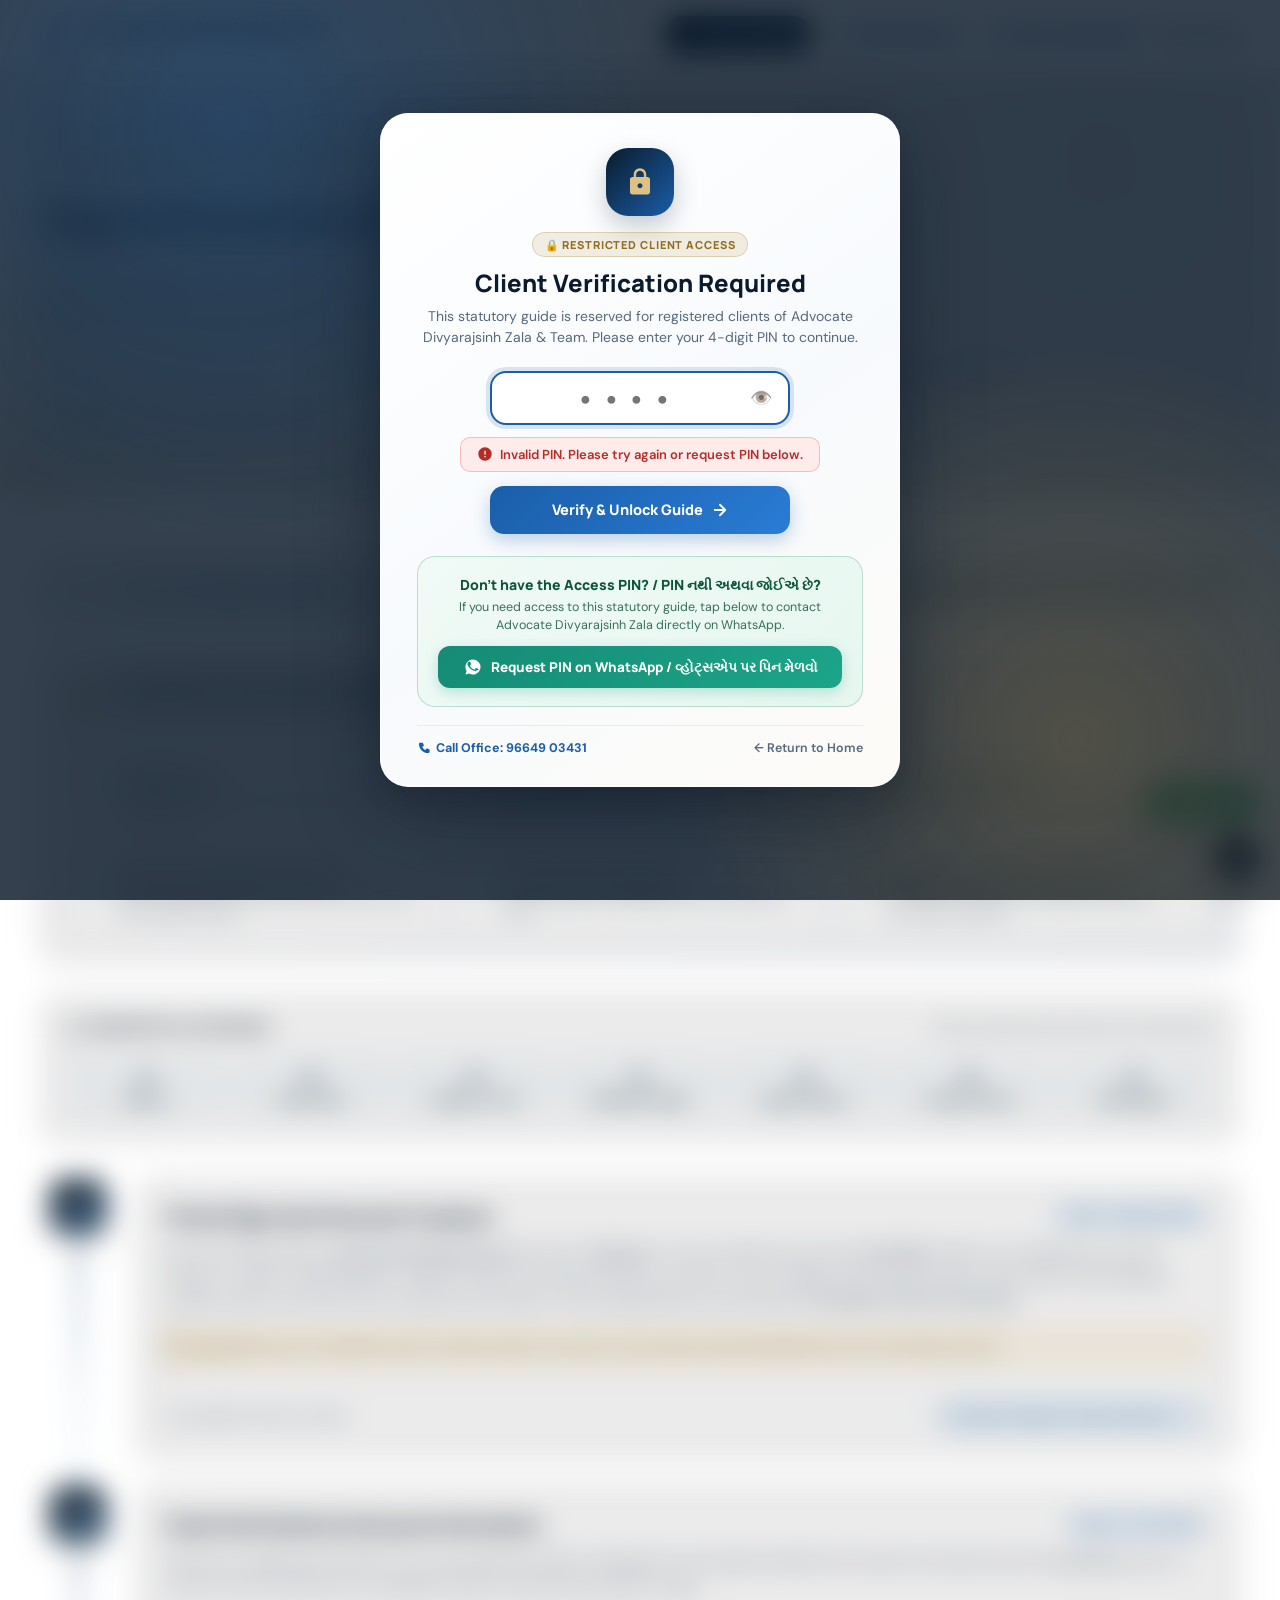
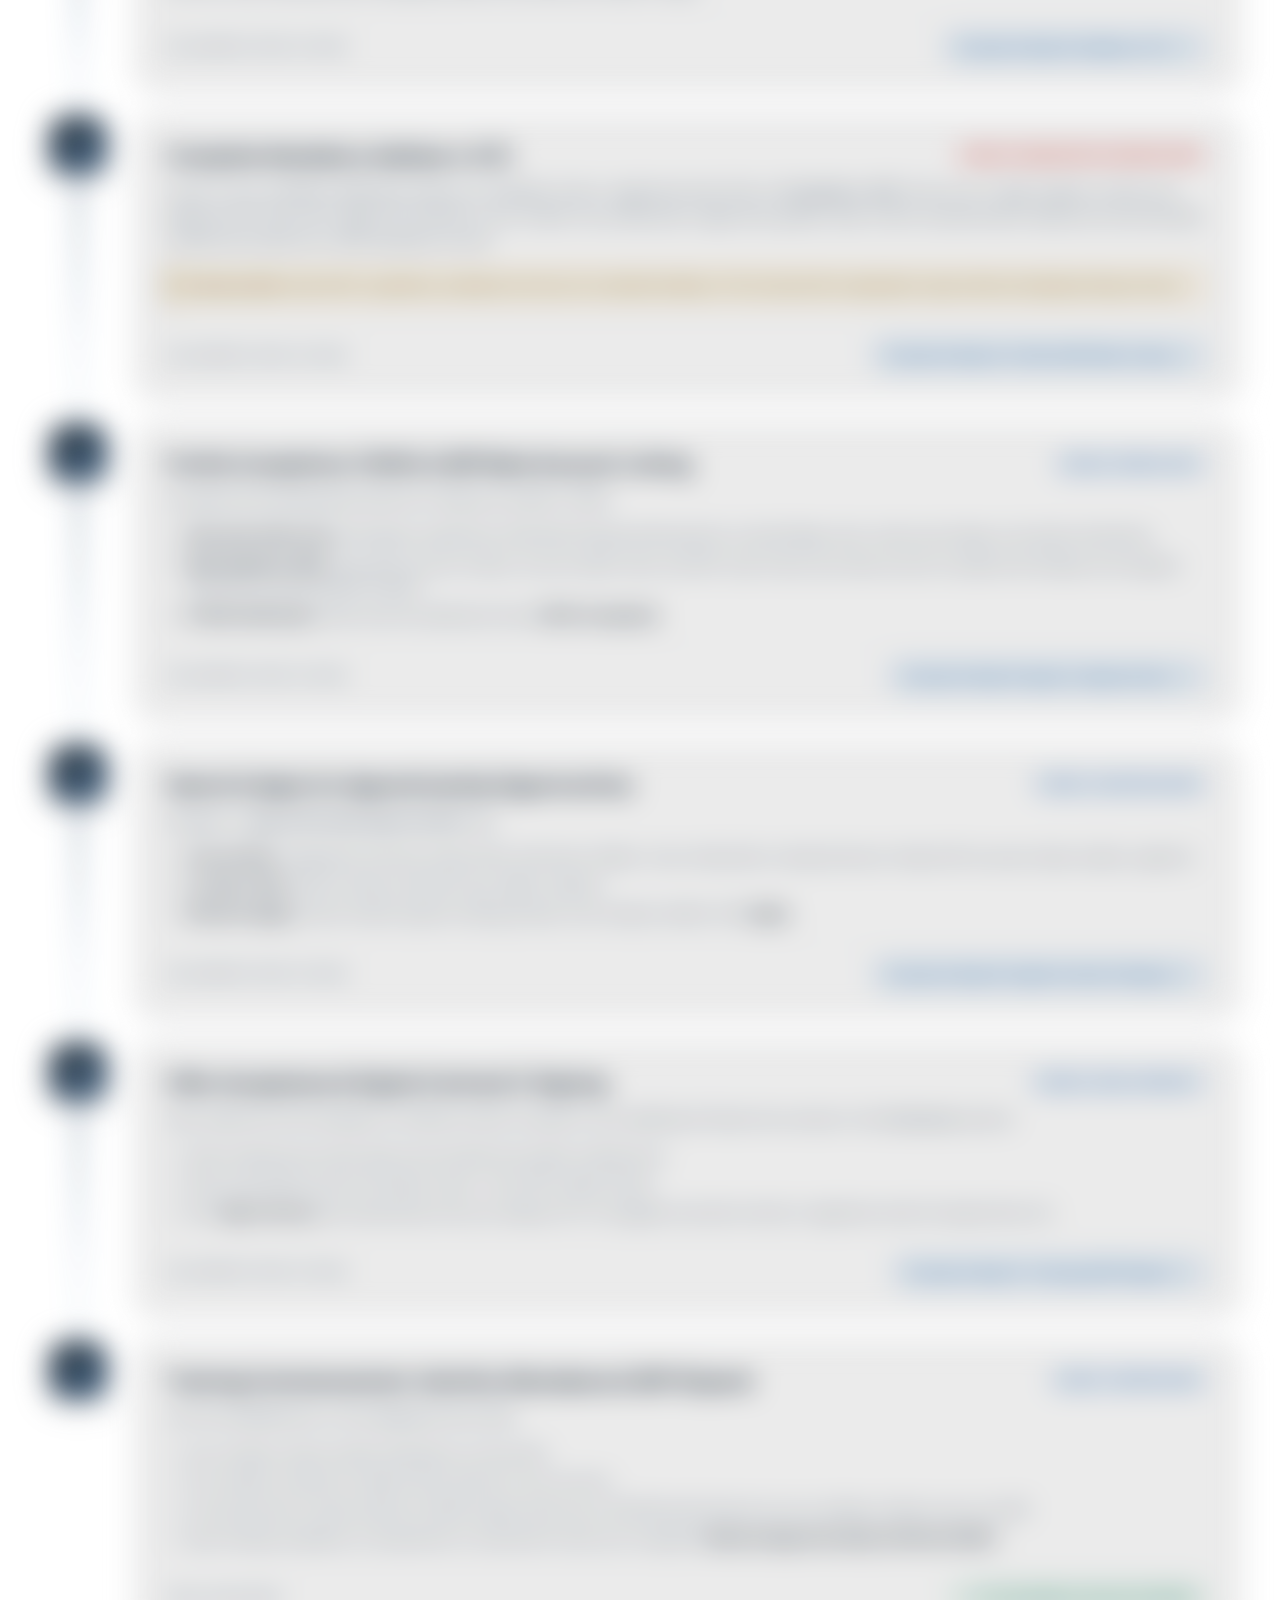
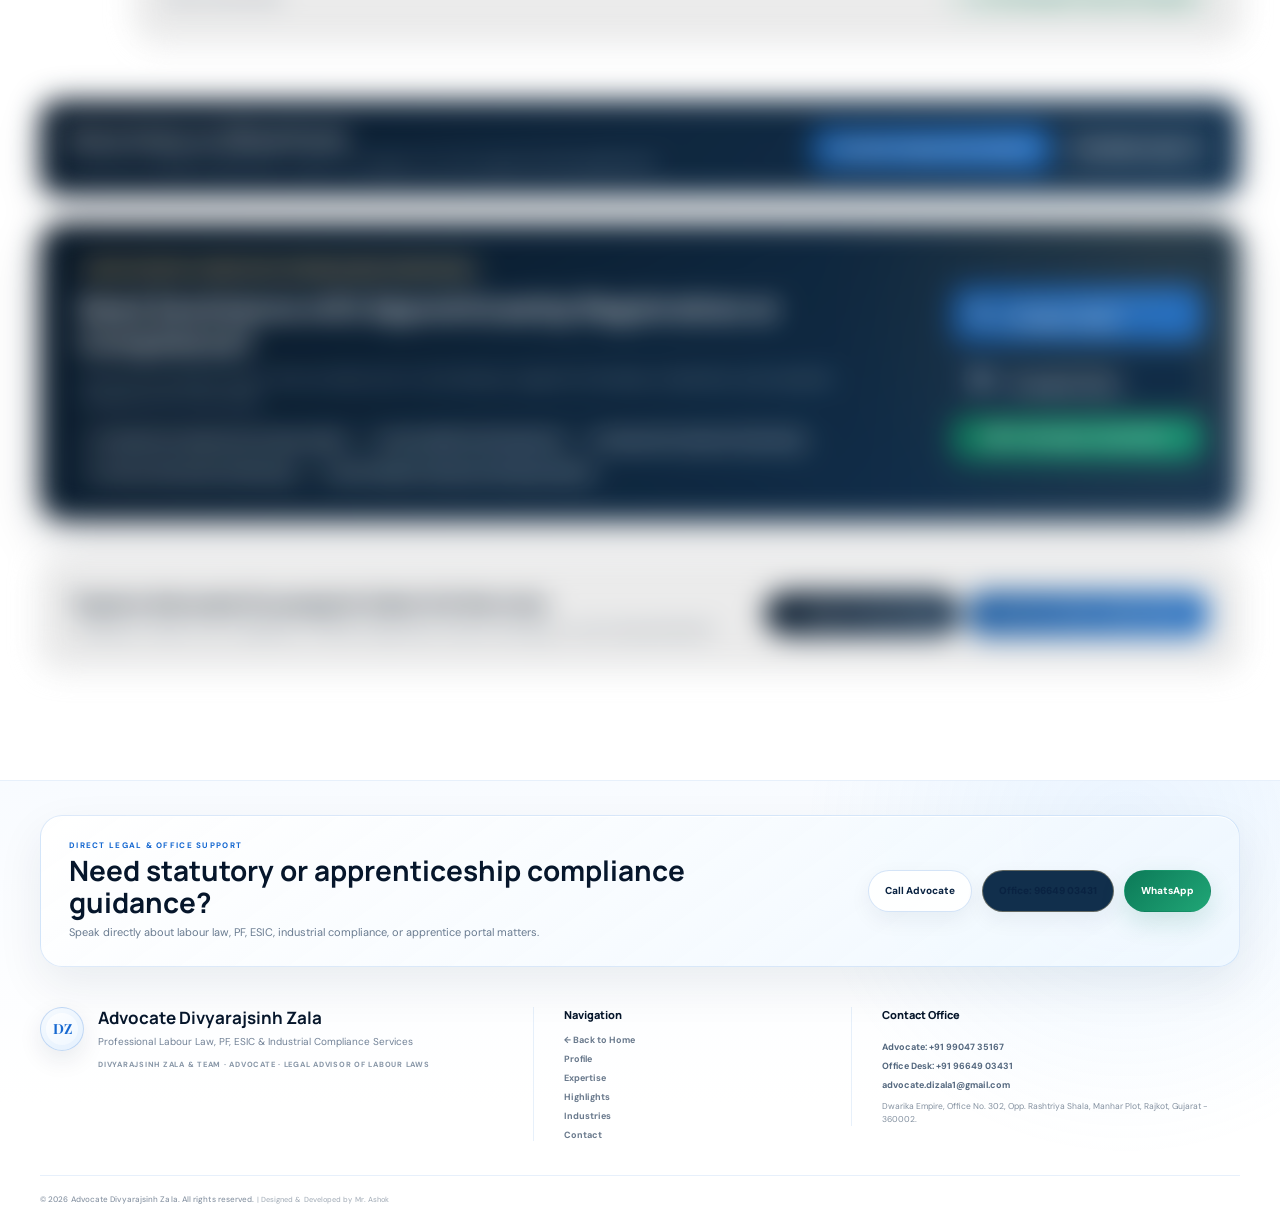
==== commit c89fbad4: "update with pin access" ====
--- a/apprentice-registration.html
+++ b/apprentice-registration.html
@@ -12,6 +12,15 @@
   <meta property="og:description" content="Sequential statutory workflow for Candidates (Apprentices) and Employers (Establishments) under the Apprentices Act, 1961 and NAPS-2 Portal.">
 
   <title>Apprenticeship Registration Guide | Advocate DIVYARAJSINH ZALA</title>
+
+  <!-- Instant Check for Client PIN Verification (Zero-flicker for verified clients) -->
+  <script>
+    try {
+      if (localStorage.getItem("dz_client_pin_auth") === "7589") {
+        document.documentElement.classList.add("pin-verified");
+      }
+    } catch (e) {}
+  </script>
 
   <link rel="icon" href="assets/favicon.svg" type="image/svg+xml">
   <link rel="preconnect" href="https://fonts.googleapis.com">
@@ -1175,11 +1184,406 @@
         justify-content: center;
       }
     }
+
+    /* =========================================================
+       CLIENT ACCESS VERIFICATION GATE (PIN: 7589)
+       ========================================================= */
+    body.lock-screen-open {
+      overflow: hidden !important;
+    }
+
+    #main-content.content-locked {
+      filter: blur(14px) brightness(0.92);
+      pointer-events: none !important;
+      user-select: none !important;
+      transition: filter 0.35s ease;
+    }
+
+    .client-lock-overlay {
+      position: fixed;
+      inset: 0;
+      z-index: 999999;
+      display: grid;
+      place-items: center;
+      padding: 20px;
+      background:
+        radial-gradient(circle at 18% 14%, rgba(26, 94, 168, 0.28), transparent 32%),
+        radial-gradient(circle at 84% 82%, rgba(181, 141, 61, 0.24), transparent 30%),
+        rgba(8, 22, 38, 0.82);
+      backdrop-filter: blur(14px);
+      -webkit-backdrop-filter: blur(14px);
+      opacity: 1;
+      visibility: visible;
+      transition: opacity 0.32s ease, visibility 0.32s ease;
+    }
+
+    .client-lock-overlay.unlocked {
+      opacity: 0;
+      visibility: hidden;
+      pointer-events: none;
+    }
+
+    /* Verification state overrides */
+    html.pin-verified #clientLockOverlay {
+      display: none !important;
+    }
+
+    html.pin-verified #main-content.content-locked {
+      filter: none !important;
+      pointer-events: auto !important;
+      user-select: auto !important;
+    }
+
+    html.pin-verified body.lock-screen-open {
+      overflow: auto !important;
+    }
+
+    html.pin-verified #btnRelockPage {
+      display: inline-flex !important;
+    }
+
+    .btn-relock {
+      display: none;
+      align-items: center;
+      gap: 6px;
+      padding: 7px 13px;
+      border-radius: 999px;
+      background: rgba(181, 141, 61, 0.12);
+      border: 1px solid rgba(181, 141, 61, 0.35);
+      color: #926d25;
+      font-family: var(--display);
+      font-size: 12.5px;
+      font-weight: 700;
+      cursor: pointer;
+      transition: all 0.2s ease;
+    }
+
+    .btn-relock:hover {
+      background: rgba(181, 141, 61, 0.22);
+      color: #725215;
+    }
+
+    .client-lock-card {
+      position: relative;
+      width: min(520px, 100%);
+      max-height: min(92vh, 720px);
+      overflow-y: auto;
+      border-radius: 28px;
+      background: linear-gradient(145deg, #ffffff 0%, #f7fafd 55%, #fdfbf7 100%);
+      border: 1px solid rgba(255, 255, 255, 0.85);
+      box-shadow: 0 28px 80px rgba(5, 17, 30, 0.42), 0 8px 26px rgba(5, 17, 30, 0.16);
+      padding: 34px 36px 30px;
+      text-align: center;
+      color: var(--guide-navy);
+      transform: translateY(0) scale(1);
+      transition: transform 0.3s cubic-bezier(0.2, 0.8, 0.2, 1);
+    }
+
+    .lock-icon-seal {
+      width: 68px;
+      height: 68px;
+      border-radius: 22px;
+      margin: 0 auto 16px;
+      display: grid;
+      place-items: center;
+      background: linear-gradient(135deg, #0a1b2d, #1a5ea8);
+      color: #dfc185;
+      box-shadow: 0 10px 24px rgba(10, 27, 45, 0.22);
+    }
+
+    .lock-badge {
+      display: inline-flex;
+      align-items: center;
+      gap: 6px;
+      padding: 4px 12px;
+      border-radius: 999px;
+      background: rgba(181, 141, 61, 0.14);
+      border: 1px solid rgba(181, 141, 61, 0.32);
+      color: #926d25;
+      font-family: var(--display);
+      font-size: 11px;
+      font-weight: 800;
+      text-transform: uppercase;
+      letter-spacing: .08em;
+      margin-bottom: 12px;
+    }
+
+    .client-lock-card h2 {
+      margin: 0 0 8px;
+      font-family: var(--display);
+      font-size: 24px;
+      font-weight: 800;
+      color: var(--guide-navy);
+      line-height: 1.2;
+    }
+
+    .client-lock-card p.lock-desc {
+      margin: 0 0 22px;
+      color: var(--guide-text-muted);
+      font-size: 14px;
+      line-height: 1.55;
+    }
+
+    .lock-form {
+      margin-bottom: 22px;
+    }
+
+    .pin-input-group {
+      position: relative;
+      max-width: 300px;
+      margin: 0 auto 12px;
+    }
+
+    .pin-input-group input {
+      width: 100%;
+      height: 54px;
+      text-align: center;
+      font-family: var(--display);
+      font-size: 26px;
+      font-weight: 800;
+      letter-spacing: .25em;
+      border-radius: 16px;
+      border: 2px solid rgba(26, 94, 168, 0.25);
+      background: #ffffff;
+      color: var(--guide-navy);
+      padding: 0 46px 0 20px;
+      box-shadow: inset 0 2px 6px rgba(10, 27, 45, 0.05);
+      outline: none;
+      transition: all 0.2s ease;
+    }
+
+    .pin-input-group input:focus {
+      border-color: var(--guide-blue);
+      box-shadow: 0 0 0 4px rgba(26, 94, 168, 0.15);
+    }
+
+    .pin-input-group input.pin-shake {
+      animation: pinShake 0.4s ease;
+      border-color: #d9534f;
+    }
+
+    @keyframes pinShake {
+      0%, 100% { transform: translateX(0); }
+      20%, 60% { transform: translateX(-8px); }
+      40%, 80% { transform: translateX(8px); }
+    }
+
+    .btn-toggle-pin {
+      position: absolute;
+      right: 12px;
+      top: 50%;
+      transform: translateY(-50%);
+      background: none;
+      border: none;
+      font-size: 18px;
+      cursor: pointer;
+      padding: 6px;
+      line-height: 1;
+      opacity: 0.65;
+      transition: opacity 0.2s ease;
+    }
+
+    .btn-toggle-pin:hover {
+      opacity: 1;
+    }
+
+    .pin-error-alert {
+      display: flex;
+      align-items: center;
+      justify-content: center;
+      gap: 7px;
+      padding: 8px 14px;
+      border-radius: 10px;
+      background: #feeceb;
+      border: 1px solid rgba(217, 83, 79, 0.3);
+      color: #b52b27;
+      font-size: 13px;
+      font-weight: 600;
+      margin: 0 auto 14px;
+      max-width: 360px;
+    }
+
+    .btn-unlock-guide {
+      width: 100%;
+      max-width: 300px;
+      height: 48px;
+      margin: 0 auto;
+      border-radius: 14px;
+      background: linear-gradient(135deg, #1a5ea8, #2a7cd6);
+      border: none;
+      color: #ffffff;
+      font-family: var(--display);
+      font-size: 14.5px;
+      font-weight: 800;
+      display: inline-flex;
+      align-items: center;
+      justify-content: center;
+      gap: 8px;
+      cursor: pointer;
+      box-shadow: 0 6px 18px rgba(26, 94, 168, 0.28);
+      transition: all 0.2s ease;
+    }
+
+    .btn-unlock-guide:hover {
+      background: linear-gradient(135deg, #164d8a, #206ec4);
+      transform: translateY(-2px);
+      box-shadow: 0 8px 24px rgba(26, 94, 168, 0.38);
+    }
+
+    /* WhatsApp Request Box */
+    .request-access-box {
+      margin-top: 20px;
+      padding: 18px 20px;
+      border-radius: 18px;
+      background: linear-gradient(135deg, #f0faf6 0%, #e7f7f0 100%);
+      border: 1px solid rgba(22, 138, 99, 0.24);
+      text-align: center;
+    }
+
+    .request-access-box strong {
+      display: block;
+      color: #0d543c;
+      font-family: var(--display);
+      font-size: 14px;
+      font-weight: 800;
+      margin-bottom: 4px;
+    }
+
+    .request-access-box p {
+      margin: 0 0 12px;
+      font-size: 12.5px;
+      color: #3b6e5b;
+      line-height: 1.45;
+    }
+
+    .btn-request-wa {
+      display: inline-flex;
+      align-items: center;
+      justify-content: center;
+      gap: 8px;
+      width: 100%;
+      padding: 11px 18px;
+      border-radius: 12px;
+      background: linear-gradient(135deg, #158b74, #1ca58a);
+      color: #ffffff !important;
+      font-family: var(--display);
+      font-size: 13.5px;
+      font-weight: 800;
+      text-decoration: none;
+      box-shadow: 0 4px 14px rgba(28, 165, 138, 0.28);
+      transition: all 0.2s ease;
+    }
+
+    .btn-request-wa:hover {
+      transform: translateY(-2px);
+      box-shadow: 0 6px 18px rgba(28, 165, 138, 0.38);
+    }
+
+    .lock-footer-row {
+      margin-top: 18px;
+      display: flex;
+      align-items: center;
+      justify-content: space-between;
+      gap: 12px;
+      flex-wrap: wrap;
+      font-size: 12.5px;
+      padding-top: 14px;
+      border-top: 1px solid var(--guide-border-subtle);
+    }
+
+    .lock-call-link {
+      color: var(--guide-blue);
+      font-weight: 700;
+      display: inline-flex;
+      align-items: center;
+      gap: 5px;
+      text-decoration: none;
+    }
+
+    .lock-call-link:hover {
+      text-decoration: underline;
+    }
+
+    .lock-home-link {
+      color: var(--guide-text-muted);
+      font-weight: 600;
+      text-decoration: none;
+    }
+
+    .lock-home-link:hover {
+      color: var(--guide-navy);
+      text-decoration: underline;
+    }
+
+    @media (max-width: 480px) {
+      .client-lock-card {
+        padding: 26px 20px 22px;
+        border-radius: 22px;
+      }
+      .client-lock-card h2 {
+        font-size: 21px;
+      }
+      .pin-input-group input {
+        font-size: 22px;
+        height: 48px;
+      }
+    }
   </style>
 </head>
 
-<body>
+<body class="lock-screen-open">
   <a class="skip-link" href="#main-content">Skip to content</a>
+
+  <!-- =========================================================
+       CLIENT ACCESS PIN LOCK OVERLAY (PIN: 7589)
+       ========================================================= -->
+  <div class="client-lock-overlay" id="clientLockOverlay" role="dialog" aria-modal="true" aria-labelledby="lockTitle">
+    <div class="client-lock-card">
+      <div class="lock-card-header">
+        <div class="lock-icon-seal" aria-hidden="true">
+          <svg viewBox="0 0 24 24" width="30" height="30" fill="currentColor"><path d="M18 8h-1V6c0-2.76-2.24-5-5-5S7 3.24 7 6v2H6c-1.1 0-2 .9-2 2v10c0 1.1.9 2 2 2h12c1.1 0 2-.9 2-2V10c0-1.1-.9-2-2-2zm-6 9c-1.1 0-2-.9-2-2s.9-2 2-2 2 .9 2 2-.9 2-2 2zm3.1-9H8.9V6c0-1.71 1.39-3.1 3.1-3.1 1.71 0 3.1 1.39 3.1 3.1v2z"/></svg>
+        </div>
+        <span class="lock-badge">🔒 Restricted Client Access</span>
+        <h2 id="lockTitle">Client Verification Required</h2>
+        <p class="lock-desc">This statutory guide is reserved for registered clients of Advocate Divyarajsinh Zala &amp; Team. Please enter your 4-digit PIN to continue.</p>
+      </div>
+
+      <form class="lock-form" id="pinForm" onsubmit="return false;">
+        <div class="pin-input-group">
+          <input type="password" id="pinInput" maxlength="6" inputmode="numeric" autocomplete="off" placeholder="••••" aria-label="Enter 4-digit Client Access PIN">
+          <button type="button" class="btn-toggle-pin" id="togglePinVisibility" aria-label="Toggle PIN visibility">👁️</button>
+        </div>
+
+        <div class="pin-error-alert" id="pinErrorAlert" hidden>
+          <svg viewBox="0 0 24 24" width="16" height="16" fill="currentColor"><path d="M12 2C6.48 2 2 6.48 2 12s4.48 10 10 10 10-4.48 10-10S17.52 2 12 2zm1 15h-2v-2h2v2zm0-4h-2V7h2v6z"/></svg>
+          <span>Invalid PIN. Please try again or request PIN below.</span>
+        </div>
+
+        <button type="submit" class="btn-unlock-guide" id="btnUnlock">
+          <span>Verify &amp; Unlock Guide</span>
+          <svg viewBox="0 0 24 24" width="18" height="18" fill="none" stroke="currentColor" stroke-width="2.5" stroke-linecap="round" stroke-linejoin="round" aria-hidden="true"><path d="M5 12h14M12 5l7 7-7 7"/></svg>
+        </button>
+      </form>
+
+      <!-- WhatsApp Access Request Box -->
+      <div class="request-access-box">
+        <strong>Don't have the Access PIN? / PIN નથી અથવા જોઈએ છે?</strong>
+        <p>If you need access to this statutory guide, tap below to contact Advocate Divyarajsinh Zala directly on WhatsApp.</p>
+        <a class="btn-request-wa" href="https://wa.me/919904735167?text=Hello%20Advocate%20Divyarajsinh%20Zala,%20please%20send%20me%20the%20Client%20Access%20PIN%20for%20the%20Apprenticeship%20Registration%20Guide." target="_blank" rel="noopener">
+          <svg viewBox="0 0 24 24" width="20" height="20" fill="currentColor" aria-hidden="true"><path d="M12 3a9 9 0 0 0-7.7 13.7L3 21l4.5-1.2A9 9 0 1 0 12 3Zm4.8 12.6c-.2.6-1.2 1.1-1.7 1.2-.5.1-1.1.2-3.5-.8-2.9-1.2-4.8-4.2-5-4.5-.1-.2-1.2-1.6-1.2-3 0-1.5.8-2.2 1.1-2.5.3-.3.6-.4.9-.4h.6c.2 0 .5 0 .7.5.2.6.8 2 .9 2.1.1.2.1.4 0 .6-.1.2-.2.4-.4.6l-.6.7c-.2.2-.4.4-.2.8.2.4.9 1.5 2 2.4 1.4 1.2 2.5 1.6 2.9 1.8.4.2.6.2.8-.1.2-.3.9-1.1 1.1-1.5.2-.4.5-.3.8-.2l2 .9c.4.2.7.3.8.5.1.2.1.6 0 .9Z"/></svg>
+          <span>Request PIN on WhatsApp / વ્હોટ્સએપ પર પિન મેળવો</span>
+        </a>
+      </div>
+
+      <div class="lock-footer-row">
+        <a href="tel:+919664903431" class="lock-call-link">
+          <svg viewBox="0 0 24 24" width="14" height="14" fill="currentColor" aria-hidden="true"><path d="M6 3h4l2 5-3 2c1.4 3 2.6 4.2 5.6 5.6l2-3 5 2v4c0 1.1-.9 2-2 2C10.4 20.6 3.4 13.6 3.4 5c0-1.1.9-2 2-2H6Z"/></svg>
+          Call Office: 96649 03431
+        </a>
+        <a href="index.html" class="lock-home-link">← Return to Home</a>
+      </div>
+    </div>
+  </div>
 
   <!-- Top Sticky Header -->
   <header class="apprentice-page-header" id="top">
@@ -1204,6 +1608,12 @@
           <span>← All Registrations</span>
         </a>
 
+        <!-- Relock Button (Visible when client is verified) -->
+        <button type="button" class="btn-relock" id="btnRelockPage" title="Lock Guide Again">
+          <svg viewBox="0 0 24 24" width="13" height="13" fill="currentColor" aria-hidden="true"><path d="M18 8h-1V6c0-2.76-2.24-5-5-5S7 3.24 7 6v2H6c-1.1 0-2 .9-2 2v10c0 1.1.9 2 2 2h12c1.1 0 2-.9 2-2V10c0-1.1-.9-2-2-2zm-6 9c-1.1 0-2-.9-2-2s.9-2 2-2 2 .9 2 2-.9 2-2 2zm3.1-9H8.9V6c0-1.71 1.39-3.1 3.1-3.1 1.71 0 3.1 1.39 3.1 3.1v2z"/></svg>
+          <span>Lock Guide</span>
+        </button>
+
         <!-- Office Contact Quick Pill -->
         <a class="header-office-call" href="tel:+919664903431" title="Call at Our Office">
           <svg viewBox="0 0 24 24" width="14" height="14" fill="currentColor" aria-hidden="true"><path d="M6 3h4l2 5-3 2c1.4 3 2.6 4.2 5.6 5.6l2-3 5 2v4c0 1.1-.9 2-2 2C10.4 20.6 3.4 13.6 3.4 5c0-1.1.9-2 2-2H6Z"/></svg>
@@ -1217,7 +1627,7 @@
     </div>
   </header>
 
-  <main id="main-content">
+  <main id="main-content" class="content-locked">
     <!-- Hero Section -->
     <section class="apprentice-hero">
       <div class="container">
@@ -2198,12 +2608,13 @@
 
   <script>
     document.addEventListener("DOMContentLoaded", () => {
+      // Dynamic copyright year
       const year = document.querySelector("#year");
       if (year) {
         year.textContent = new Date().getFullYear();
       }
 
-      // Apprenticeship tab switcher
+      // Apprenticeship tab switcher (Candidate / Employer)
       const apprenticeTabs = document.querySelectorAll(".apprentice-tab-btn");
       const apprenticePanels = document.querySelectorAll(".apprentice-tab-panel");
 
@@ -2228,6 +2639,137 @@
           }
         });
       });
+
+      // ============================================================
+      // CLIENT ACCESS PIN PROTECTION (PIN: 7589)
+      // ============================================================
+      const CLIENT_PIN = "7589";
+      const AUTH_STORAGE_KEY = "dz_client_pin_auth";
+
+      const lockOverlay = document.getElementById("clientLockOverlay");
+      const mainContent = document.getElementById("main-content");
+      const pinForm = document.getElementById("pinForm");
+      const pinInput = document.getElementById("pinInput");
+      const pinErrorAlert = document.getElementById("pinErrorAlert");
+      const togglePinBtn = document.getElementById("togglePinVisibility");
+      const btnRelock = document.getElementById("btnRelockPage");
+
+      function unlockGuide(saveStorage = true) {
+        if (saveStorage) {
+          try {
+            localStorage.setItem(AUTH_STORAGE_KEY, CLIENT_PIN);
+          } catch (e) {}
+        }
+        document.documentElement.classList.add("pin-verified");
+        document.body.classList.remove("lock-screen-open");
+        if (mainContent) {
+          mainContent.classList.remove("content-locked");
+        }
+        if (lockOverlay) {
+          lockOverlay.classList.add("unlocked");
+          setTimeout(() => {
+            lockOverlay.style.display = "none";
+          }, 350);
+        }
+        if (btnRelock) {
+          btnRelock.style.display = "inline-flex";
+        }
+      }
+
+      function lockGuide() {
+        try {
+          localStorage.removeItem(AUTH_STORAGE_KEY);
+        } catch (e) {}
+        document.documentElement.classList.remove("pin-verified");
+        document.body.classList.add("lock-screen-open");
+        if (mainContent) {
+          mainContent.classList.add("content-locked");
+        }
+        if (lockOverlay) {
+          lockOverlay.style.display = "grid";
+          lockOverlay.classList.remove("unlocked");
+        }
+        if (btnRelock) {
+          btnRelock.style.display = "none";
+        }
+        if (pinInput) {
+          pinInput.value = "";
+          setTimeout(() => pinInput.focus(), 150);
+        }
+        if (pinErrorAlert) {
+          pinErrorAlert.hidden = true;
+        }
+      }
+
+      function verifyPin() {
+        if (!pinInput) return;
+        const enteredPin = pinInput.value.trim();
+
+        if (enteredPin === CLIENT_PIN) {
+          if (pinErrorAlert) pinErrorAlert.hidden = true;
+          unlockGuide(true);
+        } else {
+          if (pinErrorAlert) pinErrorAlert.hidden = false;
+          pinInput.classList.remove("pin-shake");
+          void pinInput.offsetWidth; // Force CSS reflow to replay shake animation
+          pinInput.classList.add("pin-shake");
+          pinInput.value = "";
+          pinInput.focus();
+        }
+      }
+
+      // Check initial auth state from previous visit
+      let isAlreadyVerified = false;
+      try {
+        if (localStorage.getItem(AUTH_STORAGE_KEY) === CLIENT_PIN) {
+          isAlreadyVerified = true;
+        }
+      } catch (e) {}
+
+      if (isAlreadyVerified) {
+        unlockGuide(false);
+      } else {
+        setTimeout(() => {
+          if (pinInput) pinInput.focus();
+        }, 300);
+      }
+
+      // Form Submit
+      if (pinForm) {
+        pinForm.addEventListener("submit", (e) => {
+          e.preventDefault();
+          verifyPin();
+        });
+      }
+
+      // Auto-submit when exactly 4 digits are entered
+      if (pinInput) {
+        pinInput.addEventListener("input", () => {
+          if (pinErrorAlert && !pinErrorAlert.hidden) {
+            pinErrorAlert.hidden = true;
+          }
+          if (pinInput.value.trim().length === 4) {
+            verifyPin();
+          }
+        });
+      }
+
+      // Toggle Show/Hide PIN
+      if (togglePinBtn && pinInput) {
+        togglePinBtn.addEventListener("click", () => {
+          const isPassword = pinInput.getAttribute("type") === "password";
+          pinInput.setAttribute("type", isPassword ? "text" : "password");
+          togglePinBtn.textContent = isPassword ? "🙈" : "👁️";
+          togglePinBtn.setAttribute("aria-label", isPassword ? "Hide PIN" : "Show PIN");
+        });
+      }
+
+      // Relock button
+      if (btnRelock) {
+        btnRelock.addEventListener("click", () => {
+          lockGuide();
+        });
+      }
     });
   </script>
 </body>
